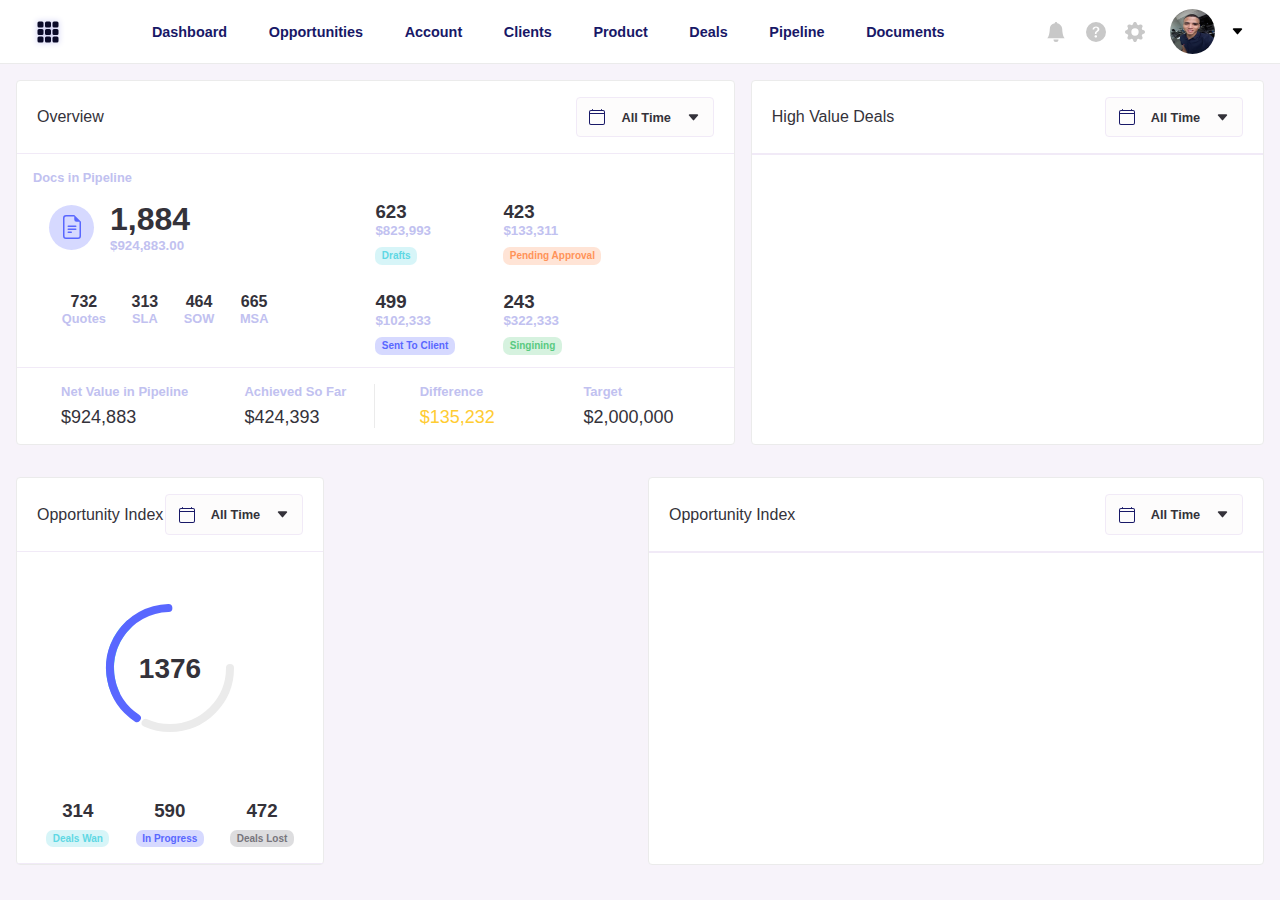
==== index.html @ 15aa7c68 "Gráfico de rosca" ====
<html>

<head>
    <title>

    </title>
    <link rel="stylesheet" href="./styles/style.css" />
    <link rel="stylesheet" href="./styles/fonts/style.css" />
</head>

<body class="">
    <header class="">
        <nav
            class="d-flex justify-content-around align-items-center bg-white border-b1 border-gray navbar-top position-sticky">
            <button class="bg-white">
                <svg xmlns="http://www.w3.org/2000/svg" width="24" height="24" fill="currentColor"
                    class="bi bi-grid-3x3-gap-fill" viewBox="0 0 16 16">
                    <path
                        d="M1 2a1 1 0 0 1 1-1h2a1 1 0 0 1 1 1v2a1 1 0 0 1-1 1H2a1 1 0 0 1-1-1V2zm5 0a1 1 0 0 1 1-1h2a1 1 0 0 1 1 1v2a1 1 0 0 1-1 1H7a1 1 0 0 1-1-1V2zm5 0a1 1 0 0 1 1-1h2a1 1 0 0 1 1 1v2a1 1 0 0 1-1 1h-2a1 1 0 0 1-1-1V2zM1 7a1 1 0 0 1 1-1h2a1 1 0 0 1 1 1v2a1 1 0 0 1-1 1H2a1 1 0 0 1-1-1V7zm5 0a1 1 0 0 1 1-1h2a1 1 0 0 1 1 1v2a1 1 0 0 1-1 1H7a1 1 0 0 1-1-1V7zm5 0a1 1 0 0 1 1-1h2a1 1 0 0 1 1 1v2a1 1 0 0 1-1 1h-2a1 1 0 0 1-1-1V7zM1 12a1 1 0 0 1 1-1h2a1 1 0 0 1 1 1v2a1 1 0 0 1-1 1H2a1 1 0 0 1-1-1v-2zm5 0a1 1 0 0 1 1-1h2a1 1 0 0 1 1 1v2a1 1 0 0 1-1 1H7a1 1 0 0 1-1-1v-2zm5 0a1 1 0 0 1 1-1h2a1 1 0 0 1 1 1v2a1 1 0 0 1-1 1h-2a1 1 0 0 1-1-1v-2z" />
                </svg>
            </button>
            <ul class="menu-vertical">
                <li><a href="#">Dashboard</a></li>
                <li><a href="#">Opportunities</a></li>
                <li><a href="#">Account</a></li>
                <li><a href="#">Clients</a></li>
                <li><a href="#">Product</a></li>
                <li><a href="#">Deals</a></li>
                <li><a href="#">Pipeline</a></li>
                <li><a href="#">Documents</a></li>
            </ul>
            <div class="box-settings d-flex align-items-center">
                <a href="#">
                    <svg xmlns="http://www.w3.org/2000/svg" width="20" height="20" fill="currentColor" class="btn-bell"
                        viewBox="0 0 16 16">
                        <path
                            d="M8 16a2 2 0 0 0 2-2H6a2 2 0 0 0 2 2zm.995-14.901a1 1 0 1 0-1.99 0A5.002 5.002 0 0 0 3 6c0 1.098-.5 6-2 7h14c-1.5-1-2-5.902-2-7 0-2.42-1.72-4.44-4.005-4.901z" />
                    </svg>
                </a>
                <a href="#">
                    <svg xmlns="http://www.w3.org/2000/svg" width="20" height="20" fill="currentColor"
                        class="bi bi-question-circle-fill" viewBox="0 0 16 16">
                        <path
                            d="M16 8A8 8 0 1 1 0 8a8 8 0 0 1 16 0zM5.496 6.033h.825c.138 0 .248-.113.266-.25.09-.656.54-1.134 1.342-1.134.686 0 1.314.343 1.314 1.168 0 .635-.374.927-.965 1.371-.673.489-1.206 1.06-1.168 1.987l.003.217a.25.25 0 0 0 .25.246h.811a.25.25 0 0 0 .25-.25v-.105c0-.718.273-.927 1.01-1.486.609-.463 1.244-.977 1.244-2.056 0-1.511-1.276-2.241-2.673-2.241-1.267 0-2.655.59-2.75 2.286a.237.237 0 0 0 .241.247zm2.325 6.443c.61 0 1.029-.394 1.029-.927 0-.552-.42-.94-1.029-.94-.584 0-1.009.388-1.009.94 0 .533.425.927 1.01.927z" />
                    </svg>
                </a>
                <a href="#">
                    <svg xmlns="http://www.w3.org/2000/svg" width="20" height="20" fill="currentColor"
                        class="bi bi-gear-fill" viewBox="0 0 16 16">
                        <path
                            d="M9.405 1.05c-.413-1.4-2.397-1.4-2.81 0l-.1.34a1.464 1.464 0 0 1-2.105.872l-.31-.17c-1.283-.698-2.686.705-1.987 1.987l.169.311c.446.82.023 1.841-.872 2.105l-.34.1c-1.4.413-1.4 2.397 0 2.81l.34.1a1.464 1.464 0 0 1 .872 2.105l-.17.31c-.698 1.283.705 2.686 1.987 1.987l.311-.169a1.464 1.464 0 0 1 2.105.872l.1.34c.413 1.4 2.397 1.4 2.81 0l.1-.34a1.464 1.464 0 0 1 2.105-.872l.31.17c1.283.698 2.686-.705 1.987-1.987l-.169-.311a1.464 1.464 0 0 1 .872-2.105l.34-.1c1.4-.413 1.4-2.397 0-2.81l-.34-.1a1.464 1.464 0 0 1-.872-2.105l.17-.31c.698-1.283-.705-2.686-1.987-1.987l-.311.169a1.464 1.464 0 0 1-2.105-.872l-.1-.34zM8 10.93a2.929 2.929 0 1 1 0-5.86 2.929 2.929 0 0 1 0 5.858z" />
                    </svg>
                </a>
                <div class="profile-field">
                    <label for="open-profile">
                        <img class="avatar" src="./image/profile/20190214_072515.jpg" alt="Profile's image" />
                    </label>
                    <button id="open-profile">
                        <svg xmlns="http://www.w3.org/2000/svg" width="13" height="13" fill="currentColor" class=""
                            viewBox="0 0 16 16">
                            <path
                                d="M7.247 11.14 2.451 5.658C1.885 5.013 2.345 4 3.204 4h9.592a1 1 0 0 1 .753 1.659l-4.796 5.48a1 1 0 0 1-1.506 0z" />
                        </svg>
                    </button>
                </div>
            </div>

        </nav>
    </header>
    <section class="d-grid sec">

        <!-- ================ Overview ================ -->
        <div class="bg-white bg-white border-around border1 border-gray">
            <div class="container-header d-flex justify-content-between align-items-center">
                Overview

                <ul class="menu-option">
                    <li>
                        <svg xmlns="http://www.w3.org/2000/svg" width="16" height="16" fill="currentColor"
                            class="text-blue-theme" viewBox="0 0 16 16">
                            <path
                                d="M3.5 0a.5.5 0 0 1 .5.5V1h8V.5a.5.5 0 0 1 1 0V1h1a2 2 0 0 1 2 2v11a2 2 0 0 1-2 2H2a2 2 0 0 1-2-2V3a2 2 0 0 1 2-2h1V.5a.5.5 0 0 1 .5-.5zM2 2a1 1 0 0 0-1 1v1h14V3a1 1 0 0 0-1-1H2zm13 3H1v9a1 1 0 0 0 1 1h12a1 1 0 0 0 1-1V5z" />
                        </svg>
                        <span>All Time</span>
                        <svg xmlns="http://www.w3.org/2000/svg" width="13" height="13" fill="currentColor" class=""
                            viewBox="0 0 16 16">
                            <path
                                d="M7.247 11.14 2.451 5.658C1.885 5.013 2.345 4 3.204 4h9.592a1 1 0 0 1 .753 1.659l-4.796 5.48a1 1 0 0 1-1.506 0z" />
                        </svg>
                    </li>
                </ul>
            </div>
            <div class="container-body">
                <div class="container-title pb0">
                    Docs in Pipeline
                </div>
                <div class="d-flex p4">
                    <div class="w50">
                        <div class="d-flex align-items-center pb4">
                            <div class="avatar icon-primary d-flex justify-content-center align-items-center">
                                <svg xmlns="http://www.w3.org/2000/svg" width="24" height="24" fill="currentColor"
                                    class="" viewBox="0 0 16 16">
                                    <path
                                        d="M5.5 7a.5.5 0 0 0 0 1h5a.5.5 0 0 0 0-1h-5zM5 9.5a.5.5 0 0 1 .5-.5h5a.5.5 0 0 1 0 1h-5a.5.5 0 0 1-.5-.5zm0 2a.5.5 0 0 1 .5-.5h2a.5.5 0 0 1 0 1h-2a.5.5 0 0 1-.5-.5z" />
                                    <path
                                        d="M9.5 0H4a2 2 0 0 0-2 2v12a2 2 0 0 0 2 2h8a2 2 0 0 0 2-2V4.5L9.5 0zm0 1v2A1.5 1.5 0 0 0 11 4.5h2V14a1 1 0 0 1-1 1H4a1 1 0 0 1-1-1V2a1 1 0 0 1 1-1h5.5z" />
                                </svg>
                            </div>
                            <div>
                                <h1 class="fsize-xx-large">1,884</h1>
                                <p class="fsize-smaller fweight-bold text-blue-theme1">$924,883.00</p>
                            </div>
                        </div>
                        <div class="toolbar-docs d-flex pl4 pt4">
                            <input type="radio" id="rd-quotes" name="rd-docs" />
                            <label for="rd-quotes"
                                class="d-flex justify-content-center align-items-center p2 flex-column">
                                <h4>732</h4>
                                <p>Quotes</p>
                            </label>

                            <input type="radio" id="rd-sla" name="rd-docs" />
                            <label for="rd-sla" class="d-flex justify-content-center align-items-center p2 flex-column">
                                <h4>313</h4>
                                <p>SLA</p>
                            </label>

                            <input type="radio" id="rd-sow" name="rd-docs" />
                            <label for="rd-sow" class="d-flex justify-content-center align-items-center p2 flex-column">
                                <h4>464</h4>
                                <p>SOW</p>
                            </label>

                            <input type="radio" id="rd-msa" name="rd-docs" />
                            <label for="rd-msa" class="d-flex justify-content-center align-items-center p2 flex-column">
                                <h4>665</h4>
                                <p>MSA</p>
                            </label>

                        </div>
                    </div>
                    <div class="container-wrapper">
                        <div>
                            <h3>623</h3>
                            <p class="fsize-smaller fweight-bold text-blue-theme1 mb3">
                                $823,993
                            </p>
                            <span class="bedge-pill-info fsize-x-small fweight-bold border-radius">
                                Drafts
                            </span>
                        </div>
                        <div>
                            <h3>423</h3>
                            <p class="fsize-smaller fweight-bold text-blue-theme1 mb3">
                                $133,311
                            </p>
                            <span class="bedge-pill-attention fsize-x-small fweight-bold border-radius">
                                Pending Approval
                            </span>
                        </div>
                        <div>
                            <h3>499</h3>
                            <p class="fsize-smaller fweight-bold text-blue-theme1 mb3">
                                $102,333
                            </p>
                            <span class="bedge-pill-primary fsize-x-small fweight-bold border-radius">
                                Sent To Client
                            </span>
                        </div>
                        <div>
                            <h3>243</h3>
                            <p class="fsize-smaller fweight-bold text-blue-theme1 mb3">
                                $322,333
                            </p>
                            <span class="bedge-pill-success fsize-x-small fweight-bolder border-radius">
                                Singining
                            </span>
                        </div>
                    </div>


                </div>
            </div>
            <div class="container-footer p4">
                <div class="w50 d-flex justify-content-around border-r1 border-gray">
                    <div class="">
                        <h6 class="pb2 text-blue-theme1 fsize-small ">
                            Net Value in Pipeline
                        </h6>
                        <p class="fsize-large">$924,883</p>
                    </div>
                    <div class="">
                        <h6 class="pb2 text-blue-theme1 fsize-small">Achieved So Far</h6>
                        <p class="fsize-large">$424,393</p>
                    </div>
                </div>
                <div class="w50 d-flex justify-content-around">
                    <div class="">
                        <h6 class="pb2 text-blue-theme1 fsize-small">Difference</h6>
                        <p class="fsize-large text-warning">$135,232</p>
                    </div>
                    <div class="">
                        <h6 class="pb2 text-blue-theme1 fsize-small">Target</h6>
                        <p class="fsize-large">$2,000,000</p>
                    </div>
                </div>
            </div>
        </div>
        <div class="bg-white border-around border1 border-gray">
            <div class="container-header d-flex justify-content-between align-items-center">
                High Value Deals

                <ul class="menu-option">
                    <li>
                        <svg xmlns="http://www.w3.org/2000/svg" width="16" height="16" fill="currentColor"
                            class="text-blue-theme" viewBox="0 0 16 16">
                            <path
                                d="M3.5 0a.5.5 0 0 1 .5.5V1h8V.5a.5.5 0 0 1 1 0V1h1a2 2 0 0 1 2 2v11a2 2 0 0 1-2 2H2a2 2 0 0 1-2-2V3a2 2 0 0 1 2-2h1V.5a.5.5 0 0 1 .5-.5zM2 2a1 1 0 0 0-1 1v1h14V3a1 1 0 0 0-1-1H2zm13 3H1v9a1 1 0 0 0 1 1h12a1 1 0 0 0 1-1V5z" />
                        </svg>
                        <span>All Time</span>
                        <svg xmlns="http://www.w3.org/2000/svg" width="13" height="13" fill="currentColor" class=""
                            viewBox="0 0 16 16">
                            <path
                                d="M7.247 11.14 2.451 5.658C1.885 5.013 2.345 4 3.204 4h9.592a1 1 0 0 1 .753 1.659l-4.796 5.48a1 1 0 0 1-1.506 0z" />
                        </svg>
                    </li>
                </ul>
            </div>
            <div class="container-body">

            </div>
        </div>
    </section>
    <section class="d-grid sec">
        <div class="w50 bg-white border-around border1 border-gray">
            <div class="container-header d-flex justify-content-between align-items-center">
                Opportunity Index

                <ul class="menu-option">
                    <li>
                        <svg xmlns="http://www.w3.org/2000/svg" width="16" height="16" fill="currentColor"
                            class="text-blue-theme" viewBox="0 0 16 16">
                            <path
                                d="M3.5 0a.5.5 0 0 1 .5.5V1h8V.5a.5.5 0 0 1 1 0V1h1a2 2 0 0 1 2 2v11a2 2 0 0 1-2 2H2a2 2 0 0 1-2-2V3a2 2 0 0 1 2-2h1V.5a.5.5 0 0 1 .5-.5zM2 2a1 1 0 0 0-1 1v1h14V3a1 1 0 0 0-1-1H2zm13 3H1v9a1 1 0 0 0 1 1h12a1 1 0 0 0 1-1V5z" />
                        </svg>
                        <span>All Time</span>
                        <svg xmlns="http://www.w3.org/2000/svg" width="13" height="13" fill="currentColor" class=""
                            viewBox="0 0 16 16">
                            <path
                                d="M7.247 11.14 2.451 5.658C1.885 5.013 2.345 4 3.204 4h9.592a1 1 0 0 1 .753 1.659l-4.796 5.48a1 1 0 0 1-1.506 0z" />
                        </svg>
                    </li>
                </ul>
            </div>
            <div class="container-body">
                <div class="d-flex flex-column justify-content-center align-items-center p4">

                    <!-- DONUT CHART -->
                    <div class="graph">
                        <svg class="fundo chart1" id="chart1">
                            <circle stroke="#5fd8e4" stroke-linecap="round" id="c1" cx="100" cy="100" r="60" />
                        </svg>

                        <svg class="fundo chart2" id="chart2">
                            <circle stroke="#5967ff" stroke-linecap="round" id="c2" cx="100" cy="100" r="60" />
                        </svg>

                        <svg class="fundo chart3" id="chart3">
                            <circle stroke="#ebebeb" stroke-linecap="round" id="c3" cx="100" cy="100" r="60" />
                            <g>
                                <text y="55%">
                                    <tspan x="50%" text-anchor="middle" class="donut-text"></tspan>
                                </text>
                            </g>
                        </svg>
                    </div>

                </div>


                <div class="d-flex justify-content-around align-items-center p4">
                    <div class="d-flex justify-content-center align-items-center flex-column">
                        <h3 class="pb2 deals-status">243</h3>
                        <span class="bedge-pill-info fsize-x-small fweight-bolder border-radius">
                            Deals Wan
                        </span>
                    </div>
                    <div class="d-flex justify-content-center align-items-center flex-column">
                        <h3 class="pb2 deals-status">243</h3>
                        <span class="bedge-pill-primary fsize-x-small fweight-bolder border-radius">
                            In Progress
                        </span>
                    </div>
                    <div class="d-flex justify-content-center align-items-center flex-column">
                        <h3 class="pb2 deals-status">243</h3>
                        <span class="bedge-pill-dark-gray fsize-x-small fweight-bolder border-radius">
                            Deals Lost
                        </span>
                    </div>
                </div>
            </div>
        </div>
        <!-- oooooooooooooooooooooooooooooooooo -->
        <div class="w100 bg-white border-around border1 border-gray">
            <div class="container-header d-flex justify-content-between align-items-center">
                Opportunity Index

                <ul class="menu-option">
                    <li>
                        <svg xmlns="http://www.w3.org/2000/svg" width="16" height="16" fill="currentColor"
                            class="text-blue-theme" viewBox="0 0 16 16">
                            <path
                                d="M3.5 0a.5.5 0 0 1 .5.5V1h8V.5a.5.5 0 0 1 1 0V1h1a2 2 0 0 1 2 2v11a2 2 0 0 1-2 2H2a2 2 0 0 1-2-2V3a2 2 0 0 1 2-2h1V.5a.5.5 0 0 1 .5-.5zM2 2a1 1 0 0 0-1 1v1h14V3a1 1 0 0 0-1-1H2zm13 3H1v9a1 1 0 0 0 1 1h12a1 1 0 0 0 1-1V5z" />
                        </svg>
                        <span>All Time</span>
                        <svg xmlns="http://www.w3.org/2000/svg" width="13" height="13" fill="currentColor" class=""
                            viewBox="0 0 16 16">
                            <path
                                d="M7.247 11.14 2.451 5.658C1.885 5.013 2.345 4 3.204 4h9.592a1 1 0 0 1 .753 1.659l-4.796 5.48a1 1 0 0 1-1.506 0z" />
                        </svg>
                    </li>
                </ul>
            </div>
            <div class="container-body">

            </div>
            <div class="container-footer">

            </div>
        </div>

    </section>
    <script src="https://code.jquery.com/jquery-3.6.0.js"></script>
    <script src="./js/script.js"></script>
</body>

</html>
---- styles/style.css ----
html * {
  padding: 0;
  margin: 0;
  box-sizing: border-box;
}

body {
  background-color: #f7f3fa;
}

h1, h2, h3, h4, h5 {
  padding: 0;
  margin: 0;
}

a {
  text-decoration: none;
}

ul {
  text-decoration: none;
  list-style-type: none;
  margin: 0;
}

button {
  border: none;
}

input[type=button] {
  border: none;
}

.navbar-top {
  display: flex;
  height: 64px;
  width: 100vw;
  top: 0;
}
.navbar-top > button {
  color: #0a0a29;
}
.navbar-top > button svg {
  filter: drop-shadow(0 0 0.2rem #c1c1f0);
}

.menu-vertical {
  display: flex;
  height: 100%;
  justify-content: center;
  align-items: center;
  padding: 0;
  color: #0a0a29;
  font-family: sans-serif, "Helvetica Neue", "Lucida Grande", Arial;
}
.menu-vertical li {
  font-size: 0.9rem;
  padding: 0 1rem;
}
.menu-vertical li a {
  padding: 0.3rem;
  border-radius: 4px;
  color: #181867;
  font-weight: bold;
}
.menu-vertical li a:hover {
  background-color: #eaeafa;
}

.box-settings a {
  color: rgb(200, 200, 200);
  margin: 0 0.6rem;
}
.box-settings .profile-field {
  display: flex;
  justify-content: center;
  align-items: center;
  color: #0a0a29;
}
.box-settings .profile-field button {
  background-color: transparent;
}

/* ============== AVATAR ============== */    
.avatar {
  vertical-align: middle;
  width: 45px;
  height: 45px;
  border-radius: 50%;
  margin: 0 1rem;
}

/* ============== ICON ============== */
.icon-blue-theme2 {
  color: #0a0a29 !important;
  background-color: #0a0a293f !important;
}

.icon-blue-theme1 {
  color: #c1c1f0 !important;
  background-color: #c1c1f03f !important;
}

.icon-blue-theme {
  color: #181867 !important;
  background-color: #1818673f !important;
}

.icon-gray {
  color: #ebebeb !important;
  background-color: #ebebeb3f !important;
}

.icon-dark-gray {
  color: #77757c !important;
  background-color: #77757c3f !important;
}

.icon-white {
  color: #ffffff !important;
  background-color: #ffffff3f !important;
}

.icon-attention {
  color: #ff9359 !important;
  background-color: #ff93593f !important;
}

.icon-danger {
  color: #cb2027 !important;
  background-color: #cb20273f !important;
}

.icon-info {
  color: #5fd8e4 !important;
  background-color: #5fd8e43f !important;
}

.icon-primary {
  color: #5967ff !important;
  background-color: #5967ff3f !important;
}

.icon-success {
  color: #59ca7f !important;
  background-color: #59ca7f3f !important;
}

.icon-warning {
  color: #ffcc33 !important;
  background-color: #ffcc333f !important;
}

/* ============== SHADOW ============== */
.shadow {
  box-shadow: 0 0 10px 5px rgba(190, 190, 200, 0.5);
}

.container-wrapper {
  display: grid;
  grid-template-columns: repeat(2, 1fr);
  gap: 30px;
}

/* ==============  ============== */
.text-blue-theme2 {
  color: #0a0a29 !important;
}

.bg-blue-theme2 {
  background-color: #0a0a29 !important;
}

.border-blue-theme2 {
  border-color: #0a0a29 !important;
}

.text-blue-theme1 {
  color: #c1c1f0 !important;
}

.bg-blue-theme1 {
  background-color: #c1c1f0 !important;
}

.border-blue-theme1 {
  border-color: #c1c1f0 !important;
}

.text-blue-theme {
  color: #181867 !important;
}

.bg-blue-theme {
  background-color: #181867 !important;
}

.border-blue-theme {
  border-color: #181867 !important;
}

.text-gray {
  color: #ebebeb !important;
}

.bg-gray {
  background-color: #ebebeb !important;
}

.border-gray {
  border-color: #ebebeb !important;
}

.text-dark-gray {
  color: #77757c !important;
}

.bg-dark-gray {
  background-color: #77757c !important;
}

.border-dark-gray {
  border-color: #77757c !important;
}

.text-white {
  color: #ffffff !important;
}

.bg-white {
  background-color: #ffffff !important;
}

.border-white {
  border-color: #ffffff !important;
}

.text-attention {
  color: #ff9359 !important;
}

.bg-attention {
  background-color: #ff9359 !important;
}

.border-attention {
  border-color: #ff9359 !important;
}

.text-danger {
  color: #cb2027 !important;
}

.bg-danger {
  background-color: #cb2027 !important;
}

.border-danger {
  border-color: #cb2027 !important;
}

.text-info {
  color: #5fd8e4 !important;
}

.bg-info {
  background-color: #5fd8e4 !important;
}

.border-info {
  border-color: #5fd8e4 !important;
}

.text-primary {
  color: #5967ff !important;
}

.bg-primary {
  background-color: #5967ff !important;
}

.border-primary {
  border-color: #5967ff !important;
}

.text-success {
  color: #59ca7f !important;
}

.bg-success {
  background-color: #59ca7f !important;
}

.border-success {
  border-color: #59ca7f !important;
}

.text-warning {
  color: #ffcc33 !important;
}

.bg-warning {
  background-color: #ffcc33 !important;
}

.border-warning {
  border-color: #ffcc33 !important;
}

/* ============== BORDER ============== */
.border1 {
  border: 1px solid black;
}

.border-t1 {
  border-top: 1px solid black;
}

.border-b1 {
  border-bottom: 1px solid black;
}

.border-l1 {
  border-left: 1px solid black;
}

.border-r1 {
  border-right: 1px solid black;
}

.border2 {
  border: 2px solid black;
}

.border-t2 {
  border-top: 2px solid black;
}

.border-b2 {
  border-bottom: 2px solid black;
}

.border-l2 {
  border-left: 2px solid black;
}

.border-r2 {
  border-right: 2px solid black;
}

.border3 {
  border: 3px solid black;
}

.border-t3 {
  border-top: 3px solid black;
}

.border-b3 {
  border-bottom: 3px solid black;
}

.border-l3 {
  border-left: 3px solid black;
}

.border-r3 {
  border-right: 3px solid black;
}

.border4 {
  border: 4px solid black;
}

.border-t4 {
  border-top: 4px solid black;
}

.border-b4 {
  border-bottom: 4px solid black;
}

.border-l4 {
  border-left: 4px solid black;
}

.border-r4 {
  border-right: 4px solid black;
}

.border5 {
  border: 5px solid black;
}

.border-t5 {
  border-top: 5px solid black;
}

.border-b5 {
  border-bottom: 5px solid black;
}

.border-l5 {
  border-left: 5px solid black;
}

.border-r5 {
  border-right: 5px solid black;
}

.border-around {
  border-radius: 4px;
}

.border-circle {
  border-radius: 50%;
}

/* ============== PREGRESS-BAR ============== */
.progress-bar {
  cursor: pointer;
  margin-bottom: 5px;
  -webkit-user-select: none;
     -moz-user-select: none;
      -ms-user-select: none;
          user-select: none;
  box-shadow: inset 0 0.5em 0.5em rgba(0, 0, 0, 0.05);
  height: 15px;
  overflow: hidden;
  position: relative;
  transform: translateZ(0);
  /* ========================================= */
}
.progress-bar-blue-theme2 {
  background-color: #0a0a29;
}
.progress-bar-blue-theme1 {
  background-color: #c1c1f0;
}
.progress-bar-blue-theme {
  background-color: #181867;
}
.progress-bar-gray {
  background-color: #ebebeb;
}
.progress-bar-dark-gray {
  background-color: #77757c;
}
.progress-bar-white {
  background-color: #ffffff;
}
.progress-bar-attention {
  background-color: #ff9359;
}
.progress-bar-danger {
  background-color: #cb2027;
}
.progress-bar-info {
  background-color: #5fd8e4;
}
.progress-bar-primary {
  background-color: #5967ff;
}
.progress-bar-success {
  background-color: #59ca7f;
}
.progress-bar-warning {
  background-color: #ffcc33;
}
.progress-bar--success-to-danger {
  background-image: svg-gradient(to right, #cb2027, #ffcc33 75%, #cb2027);
}
.progress-bar__bar {
  background-color: #ececec;
  box-shadow: inset 0 0.5em 0.5em rgba(0, 0, 0, 0.05);
  bottom: 0;
  left: 0;
  position: absolute;
  right: 0;
  top: 0;
  transition: all 500ms ease-out;
}

/* ============== Width ============== */
.w25 {
  width: 25%;
}

.w50 {
  width: 50%;
}

.w75 {
  width: 75%;
}

.w100 {
  width: 100%;
}

/* ============== MARGIN ============== */
.m0 {
  margin: 0rem !important;
}

/*-------- Margin Top*/
.mt0 {
  margin-top: 0rem !important;
}

/*-------- Margin Bottom*/     
.mb0 {
  margin-bottom: 0rem !important;
}

/*-------- Margin Left*/
.ml0 {
  margin-left: 0rem !important;
}

/*-------- Margin Right*/
.mr0 {
  margin-right: 0rem !important;
}

.m1 {
  margin: 0.25rem !important;
}

/*-------- Margin Top*/
.mt1 {
  margin-top: 0.25rem !important;
}

/*-------- Margin Bottom*/     
.mb1 {
  margin-bottom: 0.25rem !important;
}

/*-------- Margin Left*/
.ml1 {
  margin-left: 0.25rem !important;
}

/*-------- Margin Right*/
.mr1 {
  margin-right: 0.25rem !important;
}

.m2 {
  margin: 0.5rem !important;
}

/*-------- Margin Top*/
.mt2 {
  margin-top: 0.5rem !important;
}

/*-------- Margin Bottom*/     
.mb2 {
  margin-bottom: 0.5rem !important;
}

/*-------- Margin Left*/
.ml2 {
  margin-left: 0.5rem !important;
}

/*-------- Margin Right*/
.mr2 {
  margin-right: 0.5rem !important;
}

.m3 {
  margin: 0.75rem !important;
}

/*-------- Margin Top*/
.mt3 {
  margin-top: 0.75rem !important;
}

/*-------- Margin Bottom*/     
.mb3 {
  margin-bottom: 0.75rem !important;
}

/*-------- Margin Left*/
.ml3 {
  margin-left: 0.75rem !important;
}

/*-------- Margin Right*/
.mr3 {
  margin-right: 0.75rem !important;
}

.m4 {
  margin: 1rem !important;
}

/*-------- Margin Top*/
.mt4 {
  margin-top: 1rem !important;
}

/*-------- Margin Bottom*/     
.mb4 {
  margin-bottom: 1rem !important;
}

/*-------- Margin Left*/
.ml4 {
  margin-left: 1rem !important;
}

/*-------- Margin Right*/
.mr4 {
  margin-right: 1rem !important;
}

.m5 {
  margin: 1.25rem !important;
}

/*-------- Margin Top*/
.mt5 {
  margin-top: 1.25rem !important;
}

/*-------- Margin Bottom*/     
.mb5 {
  margin-bottom: 1.25rem !important;
}

/*-------- Margin Left*/
.ml5 {
  margin-left: 1.25rem !important;
}

/*-------- Margin Right*/
.mr5 {
  margin-right: 1.25rem !important;
}

.m6 {
  margin: 1.5rem !important;
}

/*-------- Margin Top*/
.mt6 {
  margin-top: 1.5rem !important;
}

/*-------- Margin Bottom*/     
.mb6 {
  margin-bottom: 1.5rem !important;
}

/*-------- Margin Left*/
.ml6 {
  margin-left: 1.5rem !important;
}

/*-------- Margin Right*/
.mr6 {
  margin-right: 1.5rem !important;
}

.m7 {
  margin: 1.75rem !important;
}

/*-------- Margin Top*/
.mt7 {
  margin-top: 1.75rem !important;
}

/*-------- Margin Bottom*/     
.mb7 {
  margin-bottom: 1.75rem !important;
}

/*-------- Margin Left*/
.ml7 {
  margin-left: 1.75rem !important;
}

/*-------- Margin Right*/
.mr7 {
  margin-right: 1.75rem !important;
}

.m8 {
  margin: 2rem !important;
}

/*-------- Margin Top*/
.mt8 {
  margin-top: 2rem !important;
}

/*-------- Margin Bottom*/     
.mb8 {
  margin-bottom: 2rem !important;
}

/*-------- Margin Left*/
.ml8 {
  margin-left: 2rem !important;
}

/*-------- Margin Right*/
.mr8 {
  margin-right: 2rem !important;
}

.m9 {
  margin: 2.25rem !important;
}

/*-------- Margin Top*/
.mt9 {
  margin-top: 2.25rem !important;
}

/*-------- Margin Bottom*/     
.mb9 {
  margin-bottom: 2.25rem !important;
}

/*-------- Margin Left*/
.ml9 {
  margin-left: 2.25rem !important;
}

/*-------- Margin Right*/
.mr9 {
  margin-right: 2.25rem !important;
}

.m10 {
  margin: 2.5rem !important;
}

/*-------- Margin Top*/
.mt10 {
  margin-top: 2.5rem !important;
}

/*-------- Margin Bottom*/     
.mb10 {
  margin-bottom: 2.5rem !important;
}

/*-------- Margin Left*/
.ml10 {
  margin-left: 2.5rem !important;
}

/*-------- Margin Right*/
.mr10 {
  margin-right: 2.5rem !important;
}

.m-auto {
  margin: 0 auto;
}

/* ============== PADDING ============== */
.p0 {
  padding: 0rem !important;
}

/*-------- Padding Top*/
.pt0 {
  padding-top: 0rem !important;
}

/*-------- Padding Bottom*/
.pb0 {
  padding-bottom: 0rem !important;
}

/*-------- Padding Left*/
.pl0 {
  padding-left: 0rem !important;
}

/*-------- Padding Right*/
.pr0 {
  padding-right: 0rem !important;
}

.p1 {
  padding: 0.25rem !important;
}

/*-------- Padding Top*/
.pt1 {
  padding-top: 0.25rem !important;
}

/*-------- Padding Bottom*/
.pb1 {
  padding-bottom: 0.25rem !important;
}

/*-------- Padding Left*/
.pl1 {
  padding-left: 0.25rem !important;
}

/*-------- Padding Right*/
.pr1 {
  padding-right: 0.25rem !important;
}

.p2 {
  padding: 0.5rem !important;
}

/*-------- Padding Top*/
.pt2 {
  padding-top: 0.5rem !important;
}

/*-------- Padding Bottom*/
.pb2 {
  padding-bottom: 0.5rem !important;
}

/*-------- Padding Left*/
.pl2 {
  padding-left: 0.5rem !important;
}

/*-------- Padding Right*/
.pr2 {
  padding-right: 0.5rem !important;
}

.p3 {
  padding: 0.75rem !important;
}

/*-------- Padding Top*/
.pt3 {
  padding-top: 0.75rem !important;
}

/*-------- Padding Bottom*/
.pb3 {
  padding-bottom: 0.75rem !important;
}

/*-------- Padding Left*/
.pl3 {
  padding-left: 0.75rem !important;
}

/*-------- Padding Right*/
.pr3 {
  padding-right: 0.75rem !important;
}

.p4 {
  padding: 1rem !important;
}

/*-------- Padding Top*/
.pt4 {
  padding-top: 1rem !important;
}

/*-------- Padding Bottom*/
.pb4 {
  padding-bottom: 1rem !important;
}

/*-------- Padding Left*/
.pl4 {
  padding-left: 1rem !important;
}

/*-------- Padding Right*/
.pr4 {
  padding-right: 1rem !important;
}

.p5 {
  padding: 1.25rem !important;
}

/*-------- Padding Top*/
.pt5 {
  padding-top: 1.25rem !important;
}

/*-------- Padding Bottom*/
.pb5 {
  padding-bottom: 1.25rem !important;
}

/*-------- Padding Left*/
.pl5 {
  padding-left: 1.25rem !important;
}

/*-------- Padding Right*/
.pr5 {
  padding-right: 1.25rem !important;
}

.p6 {
  padding: 1.5rem !important;
}

/*-------- Padding Top*/
.pt6 {
  padding-top: 1.5rem !important;
}

/*-------- Padding Bottom*/
.pb6 {
  padding-bottom: 1.5rem !important;
}

/*-------- Padding Left*/
.pl6 {
  padding-left: 1.5rem !important;
}

/*-------- Padding Right*/
.pr6 {
  padding-right: 1.5rem !important;
}

.p7 {
  padding: 1.75rem !important;
}

/*-------- Padding Top*/
.pt7 {
  padding-top: 1.75rem !important;
}

/*-------- Padding Bottom*/
.pb7 {
  padding-bottom: 1.75rem !important;
}

/*-------- Padding Left*/
.pl7 {
  padding-left: 1.75rem !important;
}

/*-------- Padding Right*/
.pr7 {
  padding-right: 1.75rem !important;
}

.p8 {
  padding: 2rem !important;
}

/*-------- Padding Top*/
.pt8 {
  padding-top: 2rem !important;
}

/*-------- Padding Bottom*/
.pb8 {
  padding-bottom: 2rem !important;
}

/*-------- Padding Left*/
.pl8 {
  padding-left: 2rem !important;
}

/*-------- Padding Right*/
.pr8 {
  padding-right: 2rem !important;
}

.p9 {
  padding: 2.25rem !important;
}

/*-------- Padding Top*/
.pt9 {
  padding-top: 2.25rem !important;
}

/*-------- Padding Bottom*/
.pb9 {
  padding-bottom: 2.25rem !important;
}

/*-------- Padding Left*/
.pl9 {
  padding-left: 2.25rem !important;
}

/*-------- Padding Right*/
.pr9 {
  padding-right: 2.25rem !important;
}

.p10 {
  padding: 2.5rem !important;
}

/*-------- Padding Top*/
.pt10 {
  padding-top: 2.5rem !important;
}

/*-------- Padding Bottom*/
.pb10 {
  padding-bottom: 2.5rem !important;
}

/*-------- Padding Left*/
.pl10 {
  padding-left: 2.5rem !important;
}

/*-------- Padding Right*/
.pr10 {
  padding-right: 2.5rem !important;
}

/* ============== DISPLAY ============== */
.d-flex {
  display: flex;
}

.d-grid {
  display: grid;
}

/* ============== JUSTIFY-CONTENT ============== */
.justify-content-center {
  justify-content: center;
}

.justify-content-between {
  justify-content: space-between;
}

.justify-content-around {
  justify-content: space-around;
}

.justify-content-evenly {
  justify-content: space-evenly;
}

.justify-content-start {
  justify-content: flex-start;
}

.justify-content-end {
  justify-content: flex-end;
}

/* ============== ALIGN-ITEMS ============== */
.align-items-stretch {
  align-items: stretch;
}

.align-items-center {
  align-items: center;
}

.align-items-start {
  align-items: flex-start;
}

.align-items-end {
  align-items: flex-end;
}

/* ============== FLEX-DIRECTION ============== */
.flex-column {
  flex-direction: column;
}

.flex-row {
  flex-direction: row;
}

/* ============== POSITION ============== */
.position-static {
  position: static;
}

.position-relative {
  position: relative;
}

.position-absolute {
  position: absolute;
}

.position-fixed {
  position: fixed;
}

.position-sticky {
  position: -webkit-sticky;
  position: sticky;
}

.sec {
  color: #34323a;
  padding: 1rem;
  grid-template-columns: auto auto;
  grid-gap: 1rem;
  font-family: sans-serif, "Helvetica Neue", "Lucida Grande", Arial;
}
.sec .container-header {
  width: 100%;
  padding: 1rem 1.25rem;
  border-bottom: 1px solid #f1eaf7;
}
.sec .container-header .menu-option li {
  display: flex;
  align-items: center;
  justify-content: center;
  font-weight: bold;
  font-size: 0.8rem;
  border: 1px solid #f1eaf7;
  background-color: #fdfcfc;
  padding: 0.7rem 0.8rem;
  border-radius: 4px;
}
.sec .container-header .menu-option span {
  padding: 0 1rem;
}
.sec .container-body {
  border-bottom: 1px solid #f1eaf7;
}
.sec .container-body .container-title {
  padding: 1rem;
  color: #c1c1f0;
  font-size: 0.8rem;
  font-weight: bold;
}
.sec .container-body .toolbar-docs label {
  font-weight: bolder;
  margin: 0 0.3rem;
}
.sec .container-body .toolbar-docs label p {
  font-size: 0.8rem;
  color: #c1c1f0;
}
.sec .container-body .toolbar-docs input[type=radio] {
  display: none;
}
.sec .container-body .toolbar-docs input[type=radio]:checked + label {
  border-radius: 5px;
  background-color: rgba(193, 193, 240, 0.4);
}
.sec .container-footer {
  display: flex;
}

/* ============== BEDGE-FILL ============== */
.bedge-pill-blue-theme2 {
  padding: 0.2rem 0.4rem 0.2rem 0.4rem;
  border-radius: 7px;
  background-color: #0a0a293f !important;
  color: #0a0a29 !important;
  vertical-align: middle;
}

.bedge-pill-blue-theme1 {
  padding: 0.2rem 0.4rem 0.2rem 0.4rem;
  border-radius: 7px;
  background-color: #c1c1f03f !important;
  color: #c1c1f0 !important;
  vertical-align: middle;
}

.bedge-pill-blue-theme {
  padding: 0.2rem 0.4rem 0.2rem 0.4rem;
  border-radius: 7px;
  background-color: #1818673f !important;
  color: #181867 !important;
  vertical-align: middle;
}

.bedge-pill-gray {
  padding: 0.2rem 0.4rem 0.2rem 0.4rem;
  border-radius: 7px;
  background-color: #ebebeb3f !important;
  color: #ebebeb !important;
  vertical-align: middle;
}

.bedge-pill-dark-gray {
  padding: 0.2rem 0.4rem 0.2rem 0.4rem;
  border-radius: 7px;
  background-color: #77757c3f !important;
  color: #77757c !important;
  vertical-align: middle;
}

.bedge-pill-white {
  padding: 0.2rem 0.4rem 0.2rem 0.4rem;
  border-radius: 7px;
  background-color: #ffffff3f !important;
  color: #ffffff !important;
  vertical-align: middle;
}

.bedge-pill-attention {
  padding: 0.2rem 0.4rem 0.2rem 0.4rem;
  border-radius: 7px;
  background-color: #ff93593f !important;
  color: #ff9359 !important;
  vertical-align: middle;
}

.bedge-pill-danger {
  padding: 0.2rem 0.4rem 0.2rem 0.4rem;
  border-radius: 7px;
  background-color: #cb20273f !important;
  color: #cb2027 !important;
  vertical-align: middle;
}

.bedge-pill-info {
  padding: 0.2rem 0.4rem 0.2rem 0.4rem;
  border-radius: 7px;
  background-color: #5fd8e43f !important;
  color: #5fd8e4 !important;
  vertical-align: middle;
}

.bedge-pill-primary {
  padding: 0.2rem 0.4rem 0.2rem 0.4rem;
  border-radius: 7px;
  background-color: #5967ff3f !important;
  color: #5967ff !important;
  vertical-align: middle;
}

.bedge-pill-success {
  padding: 0.2rem 0.4rem 0.2rem 0.4rem;
  border-radius: 7px;
  background-color: #59ca7f3f !important;
  color: #59ca7f !important;
  vertical-align: middle;
}

.bedge-pill-warning {
  padding: 0.2rem 0.4rem 0.2rem 0.4rem;
  border-radius: 7px;
  background-color: #ffcc333f !important;
  color: #ffcc33 !important;
  vertical-align: middle;
}

/* ============== DONUT CHART ============== */
:root {
  --size: 255;
}

.graph {
  text-align: center;
  width: 200px;
  height: 200px;
  line-height: 60px;
  text-transform: uppercase;
  font-family: sans-serif;
  text-decoration: none;
  font-size: 14px;
  position: relative;
  display: flex;
  justify-content: center;
  align-items: center;
}

.fundo {
  position: absolute;
  width: 100%;
  height: 100%;
  top: 0;
  left: 0;
  fill: transparent;
  stroke-width: 8px;
}

.chart1 {
  transform: rotate(0deg);
  transform-origin: center;
}

.chart2 {
  transform: rotate(0deg);
  transform-origin: center;
}

.chart3 {
  transform: rotate(0deg);
  transform-origin: center;
}

.donut-text {
  fill: #34323a;
  font-size: 2em;
  line-height: 1;
  font-weight: bold;
  font-family: Arial, Helvetica, sans-serif;
}/*# sourceMappingURL=style.css.map */
---- styles/fonts/style.css ----
/* ============== FONT-SIZE ============== */
.fsize-1 {
  font-size: 0.25rem;
}

.fsize-2 {
  font-size: 0.5rem;
}

.fsize-3 {
  font-size: 0.75rem;
}

.fsize-4 {
  font-size: 1rem;
}

.fsize-5 {
  font-size: 1.25rem;
}

.fsize-6 {
  font-size: 1.5rem;
}

.fsize-7 {
  font-size: 1.75rem;
}

.fsize-8 {
  font-size: 2rem;
}

.fsize-9 {
  font-size: 2.25rem;
}

.fsize-10 {
  font-size: 2.5rem;
}

.fsize-medium {
  font-size: medium;
}

.fsize-xx-small {
  font-size: xx-small;
}

.fsize-x-small {
  font-size: x-small;
}

.fsize-small {
  font-size: small;
}

.fsize-large {
  font-size: large;
}

.fsize-x-large {
  font-size: x-large;
}

.fsize-xx-large {
  font-size: xx-large;
}

.fsize-smaller {
  font-size: smaller;
}

.fsize-larger {
  font-size: larger;
}

/* ============== FONT-STYLE ============== */
.fstyle-normal {
  font-style: normal;
}

.fstyle-italic {
  font-style: italic;
}

.fstyle-oblique {
  font-style: oblique;
}

/* ============== FONT-WEIGHT ============== */
.fweight-normal {
  font-weight: normal;
}

.fweight-bold {
  font-weight: bold;
}

.fweight-bolder {
  font-weight: bolder;
}

.fweight-lighter {
  font-weight: lighter;
}

.fweight-100 {
  font-weight: 100;
}

.fweight-900 {
  font-weight: 900;
}/*# sourceMappingURL=style.css.map */
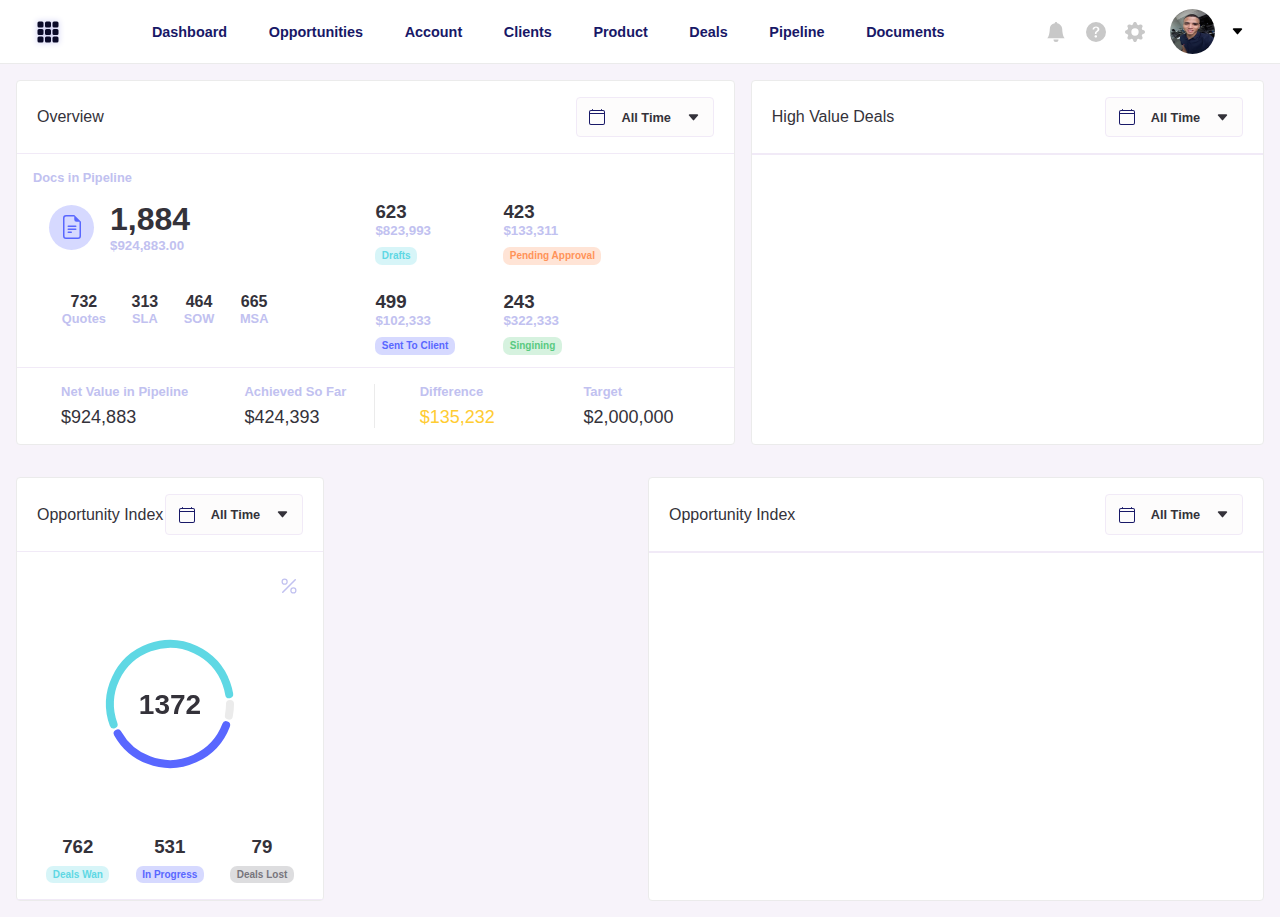
==== commit f7bff5dc: "Terminei o Gráfico de rosca" ====
--- a/index.html
+++ b/index.html
@@ -254,7 +254,14 @@
             </div>
             <div class="container-body">
                 <div class="d-flex flex-column justify-content-center align-items-center p4">
-
+                
+                    <button class="ml-auto p2 border-around bg-white text-blue-theme1"  type="button">
+                        <svg xmlns="http://www.w3.org/2000/svg" width="20" height="20" fill="currentColor"
+                            class="bi bi-percent" viewBox="0 0 16 16">
+                            <path
+                                d="M13.442 2.558a.625.625 0 0 1 0 .884l-10 10a.625.625 0 1 1-.884-.884l10-10a.625.625 0 0 1 .884 0zM4.5 6a1.5 1.5 0 1 1 0-3 1.5 1.5 0 0 1 0 3zm0 1a2.5 2.5 0 1 0 0-5 2.5 2.5 0 0 0 0 5zm7 6a1.5 1.5 0 1 1 0-3 1.5 1.5 0 0 1 0 3zm0 1a2.5 2.5 0 1 0 0-5 2.5 2.5 0 0 0 0 5z" />
+                        </svg>
+                    </button>
                     <!-- DONUT CHART -->
                     <div class="graph">
                         <svg class="fundo chart1" id="chart1">
--- a/styles/style.css
+++ b/styles/style.css
@@ -763,6 +763,14 @@
   margin-right: 2.5rem !important;
 }
 
+.ml-auto {
+  margin-left: auto;
+}
+
+.mr-auto {
+  margin-right: auto;
+}
+
 .m-auto {
   margin: 0 auto;
 }
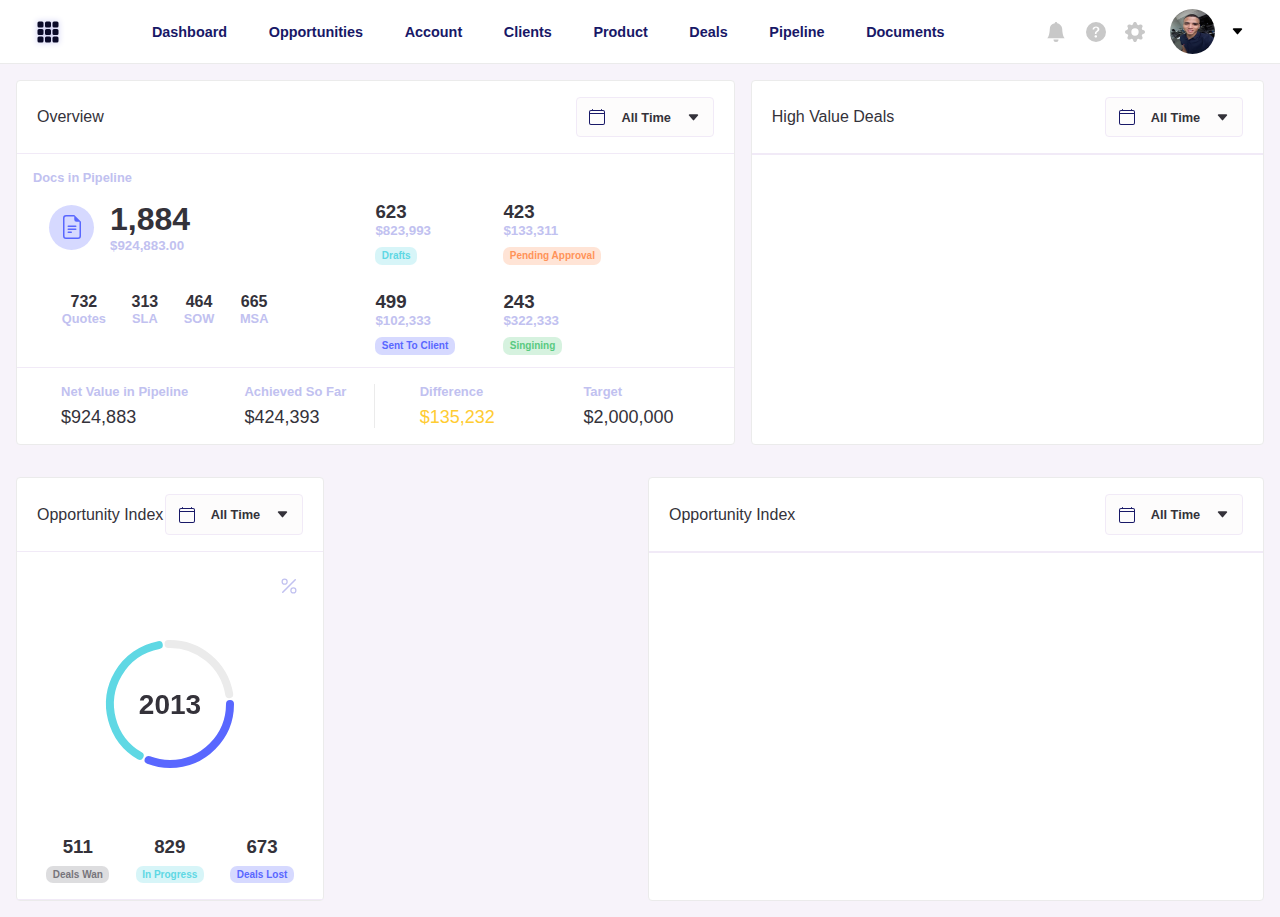
==== commit 5c2fb266: "Alterando cores do gráfico de rosca" ====
--- a/index.html
+++ b/index.html
@@ -264,16 +264,16 @@
                     </button>
                     <!-- DONUT CHART -->
                     <div class="graph">
-                        <svg class="fundo chart1" id="chart1">
-                            <circle stroke="#5fd8e4" stroke-linecap="round" id="c1" cx="100" cy="100" r="60" />
-                        </svg>
-
-                        <svg class="fundo chart2" id="chart2">
-                            <circle stroke="#5967ff" stroke-linecap="round" id="c2" cx="100" cy="100" r="60" />
-                        </svg>
-
-                        <svg class="fundo chart3" id="chart3">
-                            <circle stroke="#ebebeb" stroke-linecap="round" id="c3" cx="100" cy="100" r="60" />
+                        <svg class="fundo chart1 text-gray" id="chart1">
+                            <circle stroke="currentColor" stroke-linecap="round" id="c1" cx="100" cy="100" r="60"/>
+                        </svg>
+
+                        <svg class="fundo chart2 text-info" id="chart2">
+                            <circle stroke="currentColor" stroke-linecap="round" id="c2" cx="100" cy="100" r="60"/>
+                        </svg>
+
+                        <svg class="fundo chart3 text-primary" id="chart3">
+                            <circle stroke="currentColor" stroke-linecap="round" id="c3" cx="100" cy="100" r="60"/>
                             <g>
                                 <text y="55%">
                                     <tspan x="50%" text-anchor="middle" class="donut-text"></tspan>
@@ -288,19 +288,19 @@
                 <div class="d-flex justify-content-around align-items-center p4">
                     <div class="d-flex justify-content-center align-items-center flex-column">
                         <h3 class="pb2 deals-status">243</h3>
+                        <span class="bedge-pill-dark-gray fsize-x-small fweight-bolder border-radius">
+                            Deals Wan
+                        </span>
+                    </div>
+                    <div class="d-flex justify-content-center align-items-center flex-column">
+                        <h3 class="pb2 deals-status">243</h3>
                         <span class="bedge-pill-info fsize-x-small fweight-bolder border-radius">
-                            Deals Wan
+                            In Progress
                         </span>
                     </div>
                     <div class="d-flex justify-content-center align-items-center flex-column">
                         <h3 class="pb2 deals-status">243</h3>
                         <span class="bedge-pill-primary fsize-x-small fweight-bolder border-radius">
-                            In Progress
-                        </span>
-                    </div>
-                    <div class="d-flex justify-content-center align-items-center flex-column">
-                        <h3 class="pb2 deals-status">243</h3>
-                        <span class="bedge-pill-dark-gray fsize-x-small fweight-bolder border-radius">
                             Deals Lost
                         </span>
                     </div>
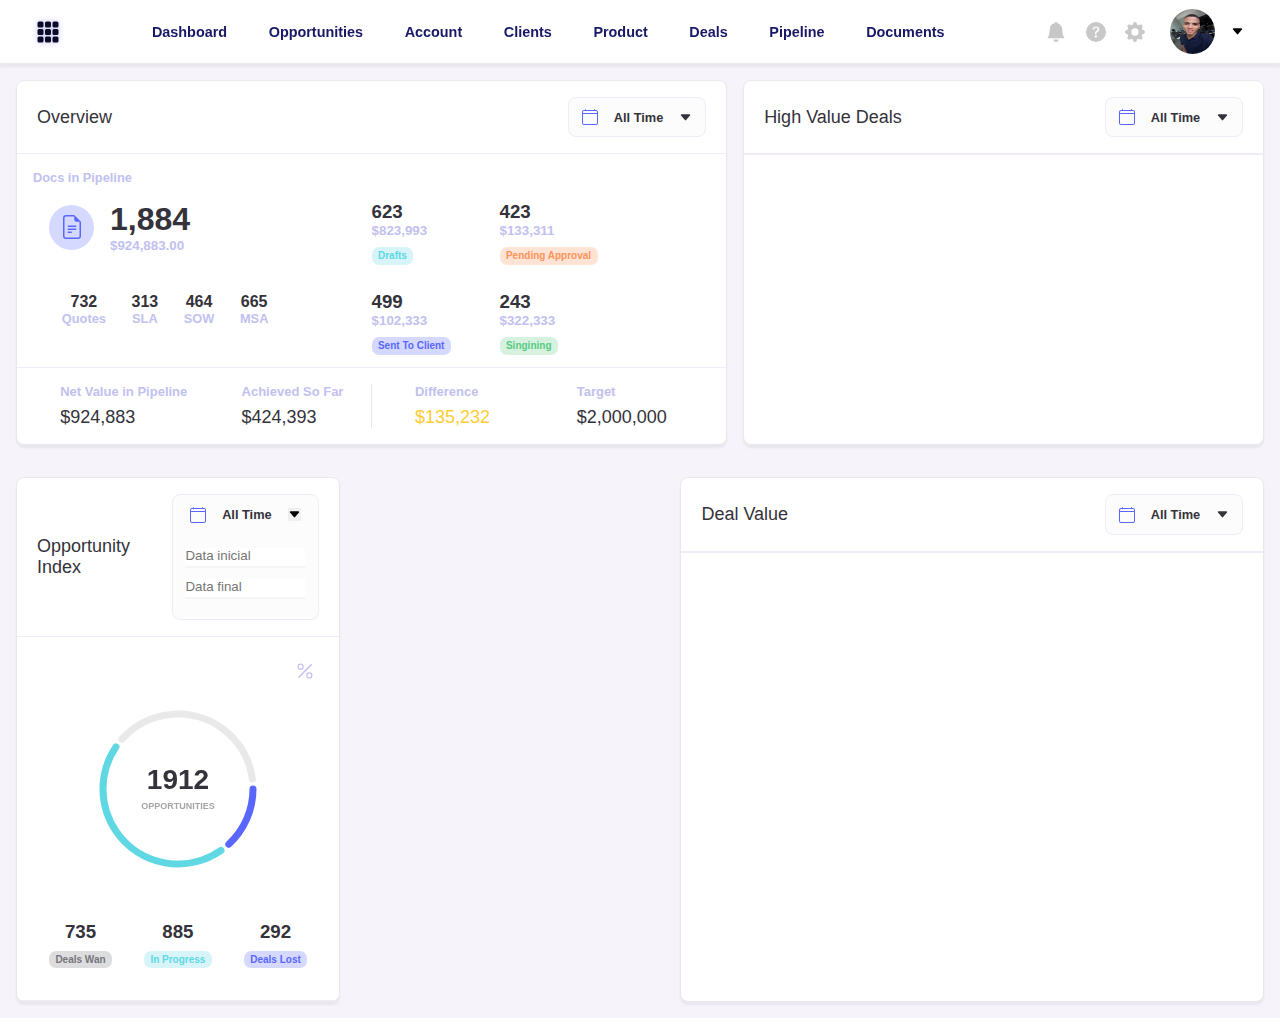
==== commit 02ec017b: "29/07/2022 16:57" ====
--- a/index.html
+++ b/index.html
@@ -11,7 +11,7 @@
 <body class="">
     <header class="">
         <nav
-            class="d-flex justify-content-around align-items-center bg-white border-b1 border-gray navbar-top position-sticky">
+            class="d-flex justify-content-around align-items-center bg-white border-b1 border-gray shadow navbar-top position-sticky">
             <button class="bg-white">
                 <svg xmlns="http://www.w3.org/2000/svg" width="24" height="24" fill="currentColor"
                     class="bi bi-grid-3x3-gap-fill" viewBox="0 0 16 16">
@@ -70,19 +70,22 @@
     <section class="d-grid sec">
 
         <!-- ================ Overview ================ -->
-        <div class="bg-white bg-white border-around border1 border-gray">
+        <div class="bg-white bg-white border-around border1 border-gray shadow">
             <div class="container-header d-flex justify-content-between align-items-center">
-                Overview
+                <h4 class="fsize-large fweight-normal">Overview</h4>
 
                 <ul class="menu-option">
                     <li>
+                        <!-- Icon calendar-->
                         <svg xmlns="http://www.w3.org/2000/svg" width="16" height="16" fill="currentColor"
-                            class="text-blue-theme" viewBox="0 0 16 16">
+                            class="text-primary" viewBox="0 0 16 16">
                             <path
                                 d="M3.5 0a.5.5 0 0 1 .5.5V1h8V.5a.5.5 0 0 1 1 0V1h1a2 2 0 0 1 2 2v11a2 2 0 0 1-2 2H2a2 2 0 0 1-2-2V3a2 2 0 0 1 2-2h1V.5a.5.5 0 0 1 .5-.5zM2 2a1 1 0 0 0-1 1v1h14V3a1 1 0 0 0-1-1H2zm13 3H1v9a1 1 0 0 0 1 1h12a1 1 0 0 0 1-1V5z" />
                         </svg>
+
                         <span>All Time</span>
-                        <svg xmlns="http://www.w3.org/2000/svg" width="13" height="13" fill="currentColor" class=""
+
+                        <svg xmlns="http://www.w3.org/2000/svg" width="13" height="13" fill="currentColor"
                             viewBox="0 0 16 16">
                             <path
                                 d="M7.247 11.14 2.451 5.658C1.885 5.013 2.345 4 3.204 4h9.592a1 1 0 0 1 .753 1.659l-4.796 5.48a1 1 0 0 1-1.506 0z" />
@@ -206,18 +209,23 @@
                 </div>
             </div>
         </div>
-        <div class="bg-white border-around border1 border-gray">
+
+        <!-- ================ High Value Deals ================ -->
+        <div class="bg-white border-around border1 border-gray shadow">
             <div class="container-header d-flex justify-content-between align-items-center">
-                High Value Deals
+                <h4 class="fsize-large fweight-normal">High Value Deals</h4>
 
                 <ul class="menu-option">
                     <li>
+                        <!-- Icon calendar-->
                         <svg xmlns="http://www.w3.org/2000/svg" width="16" height="16" fill="currentColor"
-                            class="text-blue-theme" viewBox="0 0 16 16">
+                            class="text-primary" viewBox="0 0 16 16">
                             <path
                                 d="M3.5 0a.5.5 0 0 1 .5.5V1h8V.5a.5.5 0 0 1 1 0V1h1a2 2 0 0 1 2 2v11a2 2 0 0 1-2 2H2a2 2 0 0 1-2-2V3a2 2 0 0 1 2-2h1V.5a.5.5 0 0 1 .5-.5zM2 2a1 1 0 0 0-1 1v1h14V3a1 1 0 0 0-1-1H2zm13 3H1v9a1 1 0 0 0 1 1h12a1 1 0 0 0 1-1V5z" />
                         </svg>
+
                         <span>All Time</span>
+
                         <svg xmlns="http://www.w3.org/2000/svg" width="13" height="13" fill="currentColor" class=""
                             viewBox="0 0 16 16">
                             <path
@@ -232,60 +240,76 @@
         </div>
     </section>
     <section class="d-grid sec">
-        <div class="w50 bg-white border-around border1 border-gray">
+        <!-- ================ Opportunity Index ================ -->
+        <div class="w50 bg-white border-around border1 border-gray shadow">
             <div class="container-header d-flex justify-content-between align-items-center">
-                Opportunity Index
+                <h4 class="fsize-large fweight-normal">Opportunity Index</h4>
 
                 <ul class="menu-option">
                     <li>
+
+                        <!-- Icon calendar-->
                         <svg xmlns="http://www.w3.org/2000/svg" width="16" height="16" fill="currentColor"
-                            class="text-blue-theme" viewBox="0 0 16 16">
+                            class="text-primary" viewBox="0 0 16 16">
                             <path
                                 d="M3.5 0a.5.5 0 0 1 .5.5V1h8V.5a.5.5 0 0 1 1 0V1h1a2 2 0 0 1 2 2v11a2 2 0 0 1-2 2H2a2 2 0 0 1-2-2V3a2 2 0 0 1 2-2h1V.5a.5.5 0 0 1 .5-.5zM2 2a1 1 0 0 0-1 1v1h14V3a1 1 0 0 0-1-1H2zm13 3H1v9a1 1 0 0 0 1 1h12a1 1 0 0 0 1-1V5z" />
                         </svg>
+
                         <span>All Time</span>
-                        <svg xmlns="http://www.w3.org/2000/svg" width="13" height="13" fill="currentColor" class=""
-                            viewBox="0 0 16 16">
-                            <path
-                                d="M7.247 11.14 2.451 5.658C1.885 5.013 2.345 4 3.204 4h9.592a1 1 0 0 1 .753 1.659l-4.796 5.48a1 1 0 0 1-1.506 0z" />
-                        </svg>
+
+                        <button class="btn-">
+                            <svg xmlns="http://www.w3.org/2000/svg" width="13" height="13" fill="currentColor" class=""
+                                viewBox="0 0 16 16">
+                                <path
+                                    d="M7.247 11.14 2.451 5.658C1.885 5.013 2.345 4 3.204 4h9.592a1 1 0 0 1 .753 1.659l-4.796 5.48a1 1 0 0 1-1.506 0z" />
+                            </svg>
+                        </button>
+                    </li>
+                    <li class="d-flex flex-column">
+                        <input type="text" min="2022-01-01" class="border0" placeholder="Data inicial"  autocomplete="off" onblur="(this.type = 'text')" onfocus="(this.type = 'date')"/>
+                        <input type="text" min="2022-01-01" class="border0" placeholder="Data final"    autocomplete="off" onblur="(this.type = 'text')" onfocus="(this.type = 'date')"/>
                     </li>
                 </ul>
             </div>
             <div class="container-body">
                 <div class="d-flex flex-column justify-content-center align-items-center p4">
-                
-                    <button class="ml-auto p2 border-around bg-white text-blue-theme1"  type="button">
+
+                    <button class="ml-auto p2 border-around bg-white text-blue-theme1" id="btn-percent" type="button">
                         <svg xmlns="http://www.w3.org/2000/svg" width="20" height="20" fill="currentColor"
                             class="bi bi-percent" viewBox="0 0 16 16">
                             <path
                                 d="M13.442 2.558a.625.625 0 0 1 0 .884l-10 10a.625.625 0 1 1-.884-.884l10-10a.625.625 0 0 1 .884 0zM4.5 6a1.5 1.5 0 1 1 0-3 1.5 1.5 0 0 1 0 3zm0 1a2.5 2.5 0 1 0 0-5 2.5 2.5 0 0 0 0 5zm7 6a1.5 1.5 0 1 1 0-3 1.5 1.5 0 0 1 0 3zm0 1a2.5 2.5 0 1 0 0-5 2.5 2.5 0 0 0 0 5z" />
                         </svg>
                     </button>
+
                     <!-- DONUT CHART -->
                     <div class="graph">
                         <svg class="fundo chart1 text-gray" id="chart1">
-                            <circle stroke="currentColor" stroke-linecap="round" id="c1" cx="100" cy="100" r="60"/>
+                            <circle stroke="currentColor" stroke-linecap="round" id="c1" cx="100" cy="100" r="75" />
                         </svg>
 
                         <svg class="fundo chart2 text-info" id="chart2">
-                            <circle stroke="currentColor" stroke-linecap="round" id="c2" cx="100" cy="100" r="60"/>
+                            <circle stroke="currentColor" stroke-linecap="round" id="c2" cx="100" cy="100" r="75" />
                         </svg>
 
                         <svg class="fundo chart3 text-primary" id="chart3">
-                            <circle stroke="currentColor" stroke-linecap="round" id="c3" cx="100" cy="100" r="60"/>
+                            <circle stroke="currentColor" stroke-linecap="round" id="c3" cx="100" cy="100" r="75" />
                             <g>
-                                <text y="55%">
+                                <text y="50%">
                                     <tspan x="50%" text-anchor="middle" class="donut-text"></tspan>
                                 </text>
+
+                                <text y="60%">
+                                    <tspan x="50%" text-anchor="middle" class="fsize-xx-small fweight-bold"
+                                        fill="#a5a5a5">Opportunities</tspan>
+                                </text>
                             </g>
                         </svg>
                     </div>
 
                 </div>
 
-
-                <div class="d-flex justify-content-around align-items-center p4">
+                <div class="d-flex justify-content-around align-items-center p4 mb4">
                     <div class="d-flex justify-content-center align-items-center flex-column">
                         <h3 class="pb2 deals-status">243</h3>
                         <span class="bedge-pill-dark-gray fsize-x-small fweight-bolder border-radius">
@@ -307,19 +331,22 @@
                 </div>
             </div>
         </div>
-        <!-- oooooooooooooooooooooooooooooooooo -->
-        <div class="w100 bg-white border-around border1 border-gray">
+        <!-- ================ Deal Value ================ -->
+        <div class="w100 bg-white border-around border1 border-gray shadow">
             <div class="container-header d-flex justify-content-between align-items-center">
-                Opportunity Index
+                <h4 class="fsize-large fweight-normal">Deal Value</h4>
 
                 <ul class="menu-option">
                     <li>
+                        <!-- Icon calendar -->
                         <svg xmlns="http://www.w3.org/2000/svg" width="16" height="16" fill="currentColor"
-                            class="text-blue-theme" viewBox="0 0 16 16">
+                            class="text-primary" viewBox="0 0 16 16">
                             <path
                                 d="M3.5 0a.5.5 0 0 1 .5.5V1h8V.5a.5.5 0 0 1 1 0V1h1a2 2 0 0 1 2 2v11a2 2 0 0 1-2 2H2a2 2 0 0 1-2-2V3a2 2 0 0 1 2-2h1V.5a.5.5 0 0 1 .5-.5zM2 2a1 1 0 0 0-1 1v1h14V3a1 1 0 0 0-1-1H2zm13 3H1v9a1 1 0 0 0 1 1h12a1 1 0 0 0 1-1V5z" />
                         </svg>
+
                         <span>All Time</span>
+
                         <svg xmlns="http://www.w3.org/2000/svg" width="13" height="13" fill="currentColor" class=""
                             viewBox="0 0 16 16">
                             <path
--- a/styles/style.css
+++ b/styles/style.css
@@ -107,8 +107,8 @@
 }
 
 .icon-gray {
-  color: #ebebeb !important;
-  background-color: #ebebeb3f !important;
+  color: #e9e9e9 !important;
+  background-color: #e9e9e93f !important;
 }
 
 .icon-dark-gray {
@@ -153,7 +153,7 @@
 
 /* ============== SHADOW ============== */
 .shadow {
-  box-shadow: 0 0 10px 5px rgba(190, 190, 200, 0.5);
+  box-shadow: 0 3px 2px 0px rgba(180, 180, 200, 0.2);
 }
 
 .container-wrapper {
@@ -200,15 +200,15 @@
 }
 
 .text-gray {
-  color: #ebebeb !important;
+  color: #e9e9e9 !important;
 }
 
 .bg-gray {
-  background-color: #ebebeb !important;
+  background-color: #e9e9e9 !important;
 }
 
 .border-gray {
-  border-color: #ebebeb !important;
+  border-color: #e9e9e9 !important;
 }
 
 .text-dark-gray {
@@ -307,7 +307,31 @@
   border-color: #ffcc33 !important;
 }
 
+.bg-transparent {
+  background-color: transparent;
+}
+
 /* ============== BORDER ============== */
+.border0 {
+  border: 0px solid black;
+}
+
+.border-t0 {
+  border-top: 0px solid black;
+}
+
+.border-b0 {
+  border-bottom: 0px solid black;
+}
+
+.border-l0 {
+  border-left: 0px solid black;
+}
+
+.border-r0 {
+  border-right: 0px solid black;
+}
+
 .border1 {
   border: 1px solid black;
 }
@@ -409,7 +433,7 @@
 }
 
 .border-around {
-  border-radius: 4px;
+  border-radius: 8px;
 }
 
 .border-circle {
@@ -441,7 +465,7 @@
   background-color: #181867;
 }
 .progress-bar-gray {
-  background-color: #ebebeb;
+  background-color: #e9e9e9;
 }
 .progress-bar-dark-gray {
   background-color: #77757c;
@@ -1134,18 +1158,36 @@
   padding: 1rem 1.25rem;
   border-bottom: 1px solid #f1eaf7;
 }
+.sec .container-header .menu-option {
+  border: 1px solid #f1eaf7;
+  background-color: #fdfcfc;
+  border-radius: 8px;
+}
 .sec .container-header .menu-option li {
+  font-weight: bold;
+  font-size: 0.8rem;
+  padding: 0.7rem 0.8rem;
+}
+.sec .container-header .menu-option li input {
+  width: 120px;
+  overflow: hidden;
+  margin: 0.2rem 0 0.5rem 0;
+  padding-bottom: 3px;
+  outline: none;
+  border-bottom: 2px solid #f5f5f5;
+}
+.sec .container-header .menu-option li input:focus, .sec .container-header .menu-option li input:hover {
+  border-bottom: 2px solid #f1eaf7;
+}
+.sec .container-header .menu-option li input[type=date]::-webkit-calendar-picker-indicator {
+  display: none;
+}
+.sec li:first-child {
   display: flex;
   align-items: center;
   justify-content: center;
-  font-weight: bold;
-  font-size: 0.8rem;
-  border: 1px solid #f1eaf7;
-  background-color: #fdfcfc;
-  padding: 0.7rem 0.8rem;
-  border-radius: 4px;
-}
-.sec .container-header .menu-option span {
+}
+.sec li:first-child span {
   padding: 0 1rem;
 }
 .sec .container-body {
@@ -1204,8 +1246,8 @@
 .bedge-pill-gray {
   padding: 0.2rem 0.4rem 0.2rem 0.4rem;
   border-radius: 7px;
-  background-color: #ebebeb3f !important;
-  color: #ebebeb !important;
+  background-color: #e9e9e93f !important;
+  color: #e9e9e9 !important;
   vertical-align: middle;
 }
 
@@ -1300,7 +1342,7 @@
   top: 0;
   left: 0;
   fill: transparent;
-  stroke-width: 8px;
+  stroke-width: 7px;
 }
 
 .chart1 {
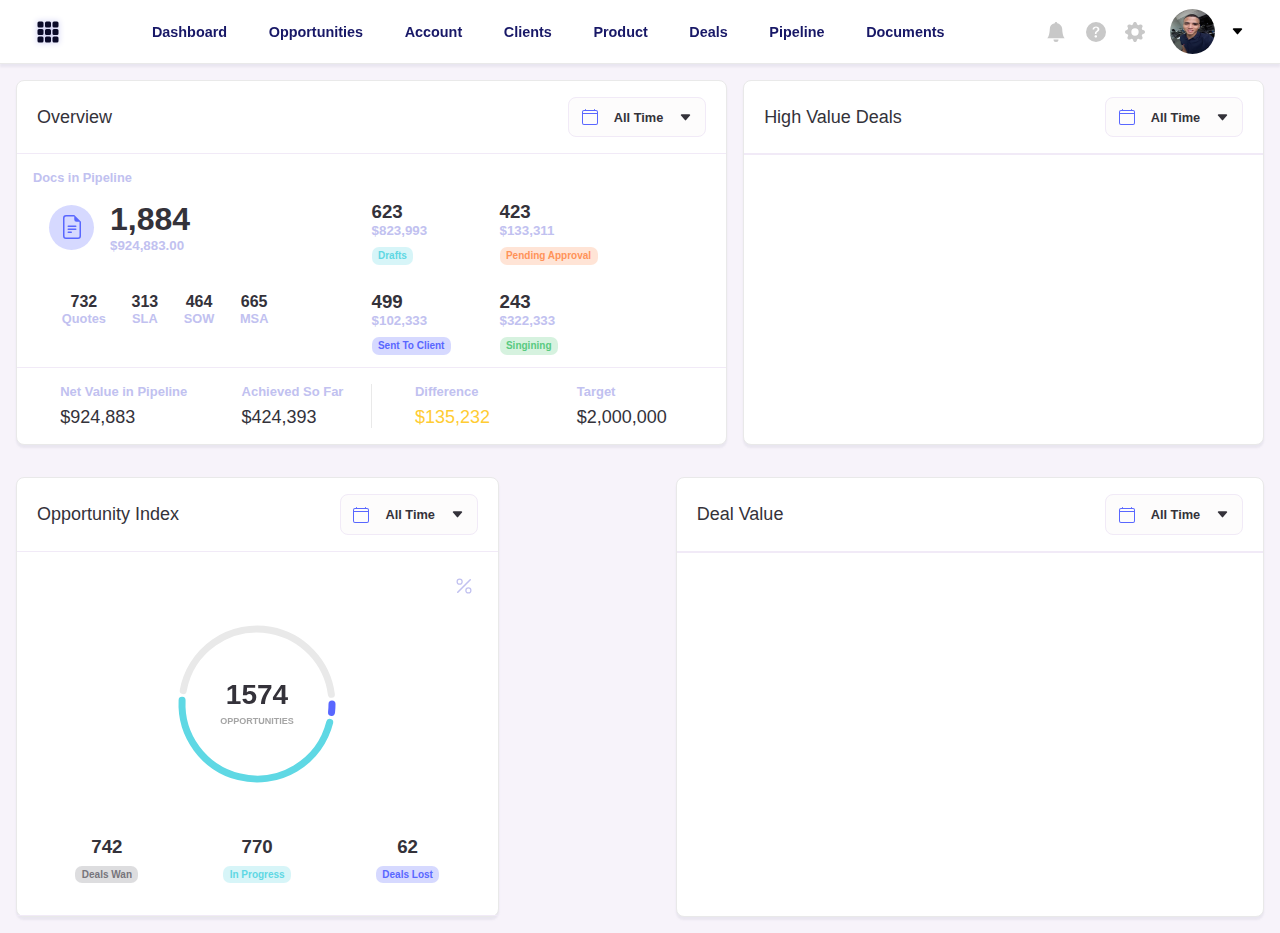
==== commit db073cc4: "Dropdown - All Times" ====
--- a/index.html
+++ b/index.html
@@ -241,33 +241,37 @@
     </section>
     <section class="d-grid sec">
         <!-- ================ Opportunity Index ================ -->
-        <div class="w50 bg-white border-around border1 border-gray shadow">
+        <div class="w75 bg-white border-around border1 border-gray shadow">
             <div class="container-header d-flex justify-content-between align-items-center">
                 <h4 class="fsize-large fweight-normal">Opportunity Index</h4>
 
                 <ul class="menu-option">
-                    <li>
-
-                        <!-- Icon calendar-->
-                        <svg xmlns="http://www.w3.org/2000/svg" width="16" height="16" fill="currentColor"
-                            class="text-primary" viewBox="0 0 16 16">
-                            <path
-                                d="M3.5 0a.5.5 0 0 1 .5.5V1h8V.5a.5.5 0 0 1 1 0V1h1a2 2 0 0 1 2 2v11a2 2 0 0 1-2 2H2a2 2 0 0 1-2-2V3a2 2 0 0 1 2-2h1V.5a.5.5 0 0 1 .5-.5zM2 2a1 1 0 0 0-1 1v1h14V3a1 1 0 0 0-1-1H2zm13 3H1v9a1 1 0 0 0 1 1h12a1 1 0 0 0 1-1V5z" />
-                        </svg>
-
-                        <span>All Time</span>
-
-                        <button class="btn-">
-                            <svg xmlns="http://www.w3.org/2000/svg" width="13" height="13" fill="currentColor" class=""
-                                viewBox="0 0 16 16">
+                    <li class="d-flex flex-column align-items-center justify-content-center">
+                        <div class="d-flex align-items-center justify-content-center">
+                            <!-- Icon calendar-->
+                            <svg xmlns="http://www.w3.org/2000/svg" width="16" height="16" fill="currentColor"
+                                class="text-primary" viewBox="0 0 16 16">
                                 <path
-                                    d="M7.247 11.14 2.451 5.658C1.885 5.013 2.345 4 3.204 4h9.592a1 1 0 0 1 .753 1.659l-4.796 5.48a1 1 0 0 1-1.506 0z" />
+                                    d="M3.5 0a.5.5 0 0 1 .5.5V1h8V.5a.5.5 0 0 1 1 0V1h1a2 2 0 0 1 2 2v11a2 2 0 0 1-2 2H2a2 2 0 0 1-2-2V3a2 2 0 0 1 2-2h1V.5a.5.5 0 0 1 .5-.5zM2 2a1 1 0 0 0-1 1v1h14V3a1 1 0 0 0-1-1H2zm13 3H1v9a1 1 0 0 0 1 1h12a1 1 0 0 0 1-1V5z" />
                             </svg>
-                        </button>
-                    </li>
-                    <li class="d-flex flex-column">
-                        <input type="text" min="2022-01-01" class="border0" placeholder="Data inicial"  autocomplete="off" onblur="(this.type = 'text')" onfocus="(this.type = 'date')"/>
-                        <input type="text" min="2022-01-01" class="border0" placeholder="Data final"    autocomplete="off" onblur="(this.type = 'text')" onfocus="(this.type = 'date')"/>
+
+                            <span>All Time</span>
+
+                                <svg xmlns="http://www.w3.org/2000/svg" width="13" height="13" fill="currentColor" class=""
+                                    viewBox="0 0 16 16">
+                                    <path
+                                        d="M7.247 11.14 2.451 5.658C1.885 5.013 2.345 4 3.204 4h9.592a1 1 0 0 1 .753 1.659l-4.796 5.48a1 1 0 0 1-1.506 0z" />
+                                </svg>
+                          
+                        </div>
+                        <!-- <ul>
+                            <li class="d-flex flex-column">
+                                <input type="text" min="2022-01-01" class="border0" placeholder="Data inicial"
+                                    autocomplete="off" onblur="(this.type = 'text')" onfocus="(this.type = 'date')" />
+                                <input type="text" min="2022-01-01" class="border0" placeholder="Data final" autocomplete="off"
+                                    onblur="(this.type = 'text')" onfocus="(this.type = 'date')" />
+                            </li>
+                        </ul> -->
                     </li>
                 </ul>
             </div>
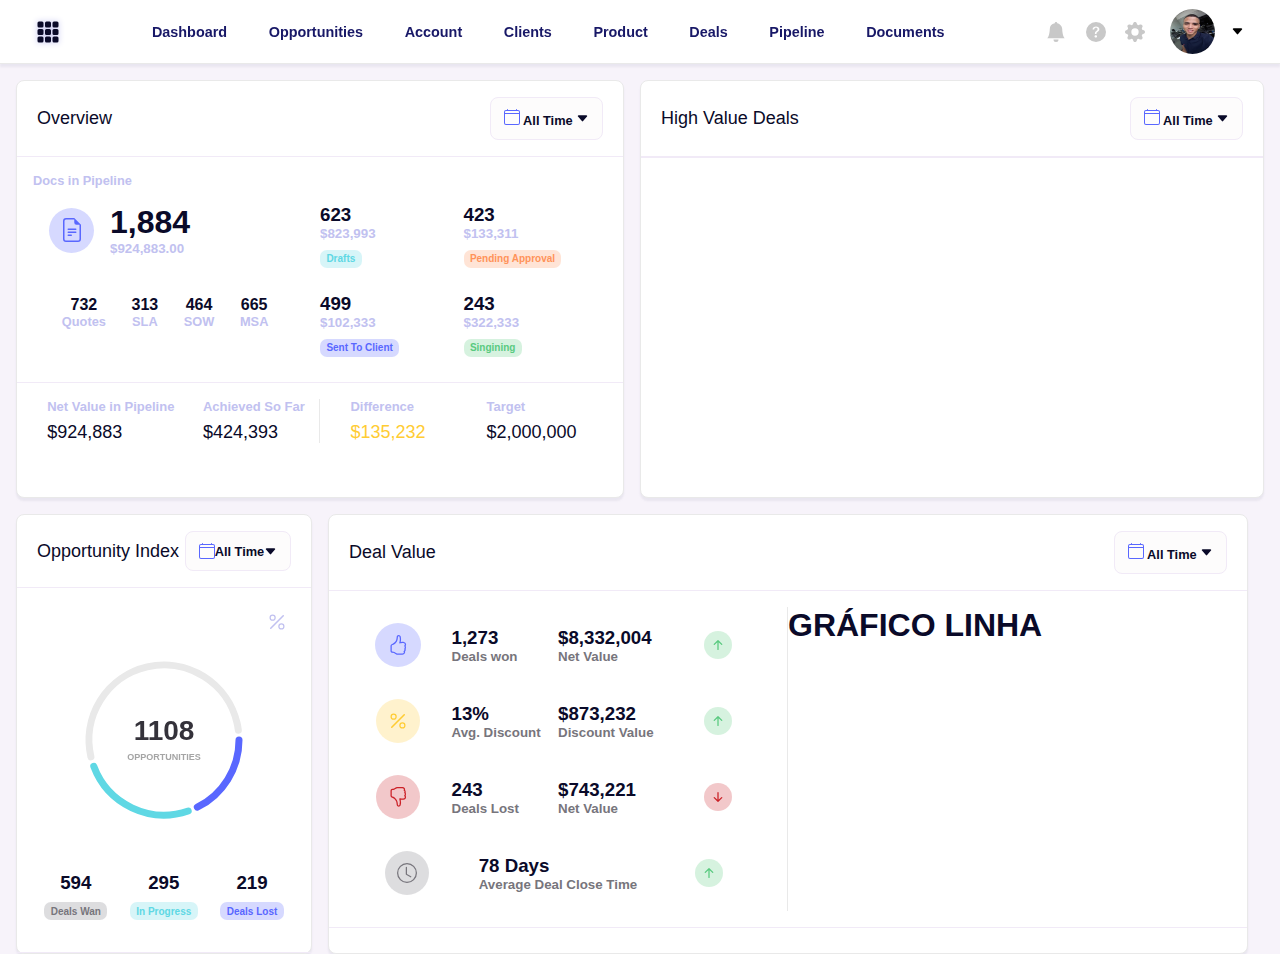
==== commit 3c20d4b9: "Criação do container - Deal Value" ====
--- a/index.html
+++ b/index.html
@@ -6,71 +6,70 @@
     </title>
     <link rel="stylesheet" href="./styles/style.css" />
     <link rel="stylesheet" href="./styles/fonts/style.css" />
+    <link rel="stylesheet" href="./styles/util/util.css" />
 </head>
 
 <body class="">
-    <header class="">
-        <nav
-            class="d-flex justify-content-around align-items-center bg-white border-b1 border-gray shadow navbar-top position-sticky">
-            <button class="bg-white">
-                <svg xmlns="http://www.w3.org/2000/svg" width="24" height="24" fill="currentColor"
-                    class="bi bi-grid-3x3-gap-fill" viewBox="0 0 16 16">
+    <nav
+        class="d-flex justify-content-around w100 align-items-center bg-white border-b1 border-gray shadow navbar-top position-sticky">
+        <button class="bg-white">
+            <svg xmlns="http://www.w3.org/2000/svg" width="24" height="24" fill="currentColor"
+                class="bi bi-grid-3x3-gap-fill" viewBox="0 0 16 16">
+                <path
+                    d="M1 2a1 1 0 0 1 1-1h2a1 1 0 0 1 1 1v2a1 1 0 0 1-1 1H2a1 1 0 0 1-1-1V2zm5 0a1 1 0 0 1 1-1h2a1 1 0 0 1 1 1v2a1 1 0 0 1-1 1H7a1 1 0 0 1-1-1V2zm5 0a1 1 0 0 1 1-1h2a1 1 0 0 1 1 1v2a1 1 0 0 1-1 1h-2a1 1 0 0 1-1-1V2zM1 7a1 1 0 0 1 1-1h2a1 1 0 0 1 1 1v2a1 1 0 0 1-1 1H2a1 1 0 0 1-1-1V7zm5 0a1 1 0 0 1 1-1h2a1 1 0 0 1 1 1v2a1 1 0 0 1-1 1H7a1 1 0 0 1-1-1V7zm5 0a1 1 0 0 1 1-1h2a1 1 0 0 1 1 1v2a1 1 0 0 1-1 1h-2a1 1 0 0 1-1-1V7zM1 12a1 1 0 0 1 1-1h2a1 1 0 0 1 1 1v2a1 1 0 0 1-1 1H2a1 1 0 0 1-1-1v-2zm5 0a1 1 0 0 1 1-1h2a1 1 0 0 1 1 1v2a1 1 0 0 1-1 1H7a1 1 0 0 1-1-1v-2zm5 0a1 1 0 0 1 1-1h2a1 1 0 0 1 1 1v2a1 1 0 0 1-1 1h-2a1 1 0 0 1-1-1v-2z" />
+            </svg>
+        </button>
+        <ul class="menu-vertical">
+            <li><a href="#">Dashboard</a></li>
+            <li><a href="#">Opportunities</a></li>
+            <li><a href="#">Account</a></li>
+            <li><a href="#">Clients</a></li>
+            <li><a href="#">Product</a></li>
+            <li><a href="#">Deals</a></li>
+            <li><a href="#">Pipeline</a></li>
+            <li><a href="#">Documents</a></li>
+        </ul>
+        <div class="box-settings d-flex align-items-center">
+            <a href="#">
+                <svg xmlns="http://www.w3.org/2000/svg" width="20" height="20" fill="currentColor" class="btn-bell"
+                    viewBox="0 0 16 16">
                     <path
-                        d="M1 2a1 1 0 0 1 1-1h2a1 1 0 0 1 1 1v2a1 1 0 0 1-1 1H2a1 1 0 0 1-1-1V2zm5 0a1 1 0 0 1 1-1h2a1 1 0 0 1 1 1v2a1 1 0 0 1-1 1H7a1 1 0 0 1-1-1V2zm5 0a1 1 0 0 1 1-1h2a1 1 0 0 1 1 1v2a1 1 0 0 1-1 1h-2a1 1 0 0 1-1-1V2zM1 7a1 1 0 0 1 1-1h2a1 1 0 0 1 1 1v2a1 1 0 0 1-1 1H2a1 1 0 0 1-1-1V7zm5 0a1 1 0 0 1 1-1h2a1 1 0 0 1 1 1v2a1 1 0 0 1-1 1H7a1 1 0 0 1-1-1V7zm5 0a1 1 0 0 1 1-1h2a1 1 0 0 1 1 1v2a1 1 0 0 1-1 1h-2a1 1 0 0 1-1-1V7zM1 12a1 1 0 0 1 1-1h2a1 1 0 0 1 1 1v2a1 1 0 0 1-1 1H2a1 1 0 0 1-1-1v-2zm5 0a1 1 0 0 1 1-1h2a1 1 0 0 1 1 1v2a1 1 0 0 1-1 1H7a1 1 0 0 1-1-1v-2zm5 0a1 1 0 0 1 1-1h2a1 1 0 0 1 1 1v2a1 1 0 0 1-1 1h-2a1 1 0 0 1-1-1v-2z" />
+                        d="M8 16a2 2 0 0 0 2-2H6a2 2 0 0 0 2 2zm.995-14.901a1 1 0 1 0-1.99 0A5.002 5.002 0 0 0 3 6c0 1.098-.5 6-2 7h14c-1.5-1-2-5.902-2-7 0-2.42-1.72-4.44-4.005-4.901z" />
                 </svg>
-            </button>
-            <ul class="menu-vertical">
-                <li><a href="#">Dashboard</a></li>
-                <li><a href="#">Opportunities</a></li>
-                <li><a href="#">Account</a></li>
-                <li><a href="#">Clients</a></li>
-                <li><a href="#">Product</a></li>
-                <li><a href="#">Deals</a></li>
-                <li><a href="#">Pipeline</a></li>
-                <li><a href="#">Documents</a></li>
-            </ul>
-            <div class="box-settings d-flex align-items-center">
-                <a href="#">
-                    <svg xmlns="http://www.w3.org/2000/svg" width="20" height="20" fill="currentColor" class="btn-bell"
+            </a>
+            <a href="#">
+                <svg xmlns="http://www.w3.org/2000/svg" width="20" height="20" fill="currentColor"
+                    class="bi bi-question-circle-fill" viewBox="0 0 16 16">
+                    <path
+                        d="M16 8A8 8 0 1 1 0 8a8 8 0 0 1 16 0zM5.496 6.033h.825c.138 0 .248-.113.266-.25.09-.656.54-1.134 1.342-1.134.686 0 1.314.343 1.314 1.168 0 .635-.374.927-.965 1.371-.673.489-1.206 1.06-1.168 1.987l.003.217a.25.25 0 0 0 .25.246h.811a.25.25 0 0 0 .25-.25v-.105c0-.718.273-.927 1.01-1.486.609-.463 1.244-.977 1.244-2.056 0-1.511-1.276-2.241-2.673-2.241-1.267 0-2.655.59-2.75 2.286a.237.237 0 0 0 .241.247zm2.325 6.443c.61 0 1.029-.394 1.029-.927 0-.552-.42-.94-1.029-.94-.584 0-1.009.388-1.009.94 0 .533.425.927 1.01.927z" />
+                </svg>
+            </a>
+            <a href="#">
+                <svg xmlns="http://www.w3.org/2000/svg" width="20" height="20" fill="currentColor"
+                    class="bi bi-gear-fill" viewBox="0 0 16 16">
+                    <path
+                        d="M9.405 1.05c-.413-1.4-2.397-1.4-2.81 0l-.1.34a1.464 1.464 0 0 1-2.105.872l-.31-.17c-1.283-.698-2.686.705-1.987 1.987l.169.311c.446.82.023 1.841-.872 2.105l-.34.1c-1.4.413-1.4 2.397 0 2.81l.34.1a1.464 1.464 0 0 1 .872 2.105l-.17.31c-.698 1.283.705 2.686 1.987 1.987l.311-.169a1.464 1.464 0 0 1 2.105.872l.1.34c.413 1.4 2.397 1.4 2.81 0l.1-.34a1.464 1.464 0 0 1 2.105-.872l.31.17c1.283.698 2.686-.705 1.987-1.987l-.169-.311a1.464 1.464 0 0 1 .872-2.105l.34-.1c1.4-.413 1.4-2.397 0-2.81l-.34-.1a1.464 1.464 0 0 1-.872-2.105l.17-.31c.698-1.283-.705-2.686-1.987-1.987l-.311.169a1.464 1.464 0 0 1-2.105-.872l-.1-.34zM8 10.93a2.929 2.929 0 1 1 0-5.86 2.929 2.929 0 0 1 0 5.858z" />
+                </svg>
+            </a>
+            <div class="profile-field">
+                <label for="open-profile">
+                    <img class="avatar" src="./image/profile/20190214_072515.jpg" alt="Profile's image" />
+                </label>
+                <button id="open-profile">
+                    <svg xmlns="http://www.w3.org/2000/svg" width="13" height="13" fill="currentColor" class=""
                         viewBox="0 0 16 16">
                         <path
-                            d="M8 16a2 2 0 0 0 2-2H6a2 2 0 0 0 2 2zm.995-14.901a1 1 0 1 0-1.99 0A5.002 5.002 0 0 0 3 6c0 1.098-.5 6-2 7h14c-1.5-1-2-5.902-2-7 0-2.42-1.72-4.44-4.005-4.901z" />
+                            d="M7.247 11.14 2.451 5.658C1.885 5.013 2.345 4 3.204 4h9.592a1 1 0 0 1 .753 1.659l-4.796 5.48a1 1 0 0 1-1.506 0z" />
                     </svg>
-                </a>
-                <a href="#">
-                    <svg xmlns="http://www.w3.org/2000/svg" width="20" height="20" fill="currentColor"
-                        class="bi bi-question-circle-fill" viewBox="0 0 16 16">
-                        <path
-                            d="M16 8A8 8 0 1 1 0 8a8 8 0 0 1 16 0zM5.496 6.033h.825c.138 0 .248-.113.266-.25.09-.656.54-1.134 1.342-1.134.686 0 1.314.343 1.314 1.168 0 .635-.374.927-.965 1.371-.673.489-1.206 1.06-1.168 1.987l.003.217a.25.25 0 0 0 .25.246h.811a.25.25 0 0 0 .25-.25v-.105c0-.718.273-.927 1.01-1.486.609-.463 1.244-.977 1.244-2.056 0-1.511-1.276-2.241-2.673-2.241-1.267 0-2.655.59-2.75 2.286a.237.237 0 0 0 .241.247zm2.325 6.443c.61 0 1.029-.394 1.029-.927 0-.552-.42-.94-1.029-.94-.584 0-1.009.388-1.009.94 0 .533.425.927 1.01.927z" />
-                    </svg>
-                </a>
-                <a href="#">
-                    <svg xmlns="http://www.w3.org/2000/svg" width="20" height="20" fill="currentColor"
-                        class="bi bi-gear-fill" viewBox="0 0 16 16">
-                        <path
-                            d="M9.405 1.05c-.413-1.4-2.397-1.4-2.81 0l-.1.34a1.464 1.464 0 0 1-2.105.872l-.31-.17c-1.283-.698-2.686.705-1.987 1.987l.169.311c.446.82.023 1.841-.872 2.105l-.34.1c-1.4.413-1.4 2.397 0 2.81l.34.1a1.464 1.464 0 0 1 .872 2.105l-.17.31c-.698 1.283.705 2.686 1.987 1.987l.311-.169a1.464 1.464 0 0 1 2.105.872l.1.34c.413 1.4 2.397 1.4 2.81 0l.1-.34a1.464 1.464 0 0 1 2.105-.872l.31.17c1.283.698 2.686-.705 1.987-1.987l-.169-.311a1.464 1.464 0 0 1 .872-2.105l.34-.1c1.4-.413 1.4-2.397 0-2.81l-.34-.1a1.464 1.464 0 0 1-.872-2.105l.17-.31c.698-1.283-.705-2.686-1.987-1.987l-.311.169a1.464 1.464 0 0 1-2.105-.872l-.1-.34zM8 10.93a2.929 2.929 0 1 1 0-5.86 2.929 2.929 0 0 1 0 5.858z" />
-                    </svg>
-                </a>
-                <div class="profile-field">
-                    <label for="open-profile">
-                        <img class="avatar" src="./image/profile/20190214_072515.jpg" alt="Profile's image" />
-                    </label>
-                    <button id="open-profile">
-                        <svg xmlns="http://www.w3.org/2000/svg" width="13" height="13" fill="currentColor" class=""
-                            viewBox="0 0 16 16">
-                            <path
-                                d="M7.247 11.14 2.451 5.658C1.885 5.013 2.345 4 3.204 4h9.592a1 1 0 0 1 .753 1.659l-4.796 5.48a1 1 0 0 1-1.506 0z" />
-                        </svg>
-                    </button>
-                </div>
-            </div>
-
-        </nav>
-    </header>
-    <section class="d-grid sec">
-
+                </button>
+            </div>
+        </div>
+
+    </nav>
+    <section class="container-wrapper sec text-blue-theme2 p4">
         <!-- ================ Overview ================ -->
-        <div class="bg-white bg-white border-around border1 border-gray shadow">
+        <div class="col-start1 col-end6 bg-white bg-white border-around border1 border-gray shadow">
+
             <div class="container-header d-flex justify-content-between align-items-center">
                 <h4 class="fsize-large fweight-normal">Overview</h4>
 
@@ -93,6 +92,7 @@
                     </li>
                 </ul>
             </div>
+
             <div class="container-body">
                 <div class="container-title pb0">
                     Docs in Pipeline
@@ -142,8 +142,9 @@
 
                         </div>
                     </div>
-                    <div class="container-wrapper">
-                        <div>
+
+                    <div class="container-wrapper w50 pb4">
+                        <div class="col-start1 col-end6 " style="height: 65px">
                             <h3>623</h3>
                             <p class="fsize-smaller fweight-bold text-blue-theme1 mb3">
                                 $823,993
@@ -152,7 +153,7 @@
                                 Drafts
                             </span>
                         </div>
-                        <div>
+                        <div class="col-start7 col-end7">
                             <h3>423</h3>
                             <p class="fsize-smaller fweight-bold text-blue-theme1 mb3">
                                 $133,311
@@ -161,7 +162,7 @@
                                 Pending Approval
                             </span>
                         </div>
-                        <div>
+                        <div class="col-start1 col-end6" style="height: 65px">
                             <h3>499</h3>
                             <p class="fsize-smaller fweight-bold text-blue-theme1 mb3">
                                 $102,333
@@ -170,7 +171,7 @@
                                 Sent To Client
                             </span>
                         </div>
-                        <div>
+                        <div class="col-start7 col-end7">
                             <h3>243</h3>
                             <p class="fsize-smaller fweight-bold text-blue-theme1 mb3">
                                 $322,333
@@ -181,9 +182,9 @@
                         </div>
                     </div>
 
-
-                </div>
-            </div>
+                </div>
+            </div>
+
             <div class="container-footer p4">
                 <div class="w50 d-flex justify-content-around border-r1 border-gray">
                     <div class="">
@@ -211,7 +212,7 @@
         </div>
 
         <!-- ================ High Value Deals ================ -->
-        <div class="bg-white border-around border1 border-gray shadow">
+        <div class="col-start7 col-end7 bg-white border-around border1 border-gray shadow">
             <div class="container-header d-flex justify-content-between align-items-center">
                 <h4 class="fsize-large fweight-normal">High Value Deals</h4>
 
@@ -238,10 +239,9 @@
 
             </div>
         </div>
-    </section>
-    <section class="d-grid sec">
+
         <!-- ================ Opportunity Index ================ -->
-        <div class="w75 bg-white border-around border1 border-gray shadow">
+        <div class="col-start1 col-end3 bg-white border-around border1 border-gray shadow">
             <div class="container-header d-flex justify-content-between align-items-center">
                 <h4 class="fsize-large fweight-normal">Opportunity Index</h4>
 
@@ -257,12 +257,12 @@
 
                             <span>All Time</span>
 
-                                <svg xmlns="http://www.w3.org/2000/svg" width="13" height="13" fill="currentColor" class=""
-                                    viewBox="0 0 16 16">
-                                    <path
-                                        d="M7.247 11.14 2.451 5.658C1.885 5.013 2.345 4 3.204 4h9.592a1 1 0 0 1 .753 1.659l-4.796 5.48a1 1 0 0 1-1.506 0z" />
-                                </svg>
-                          
+                            <svg xmlns="http://www.w3.org/2000/svg" width="13" height="13" fill="currentColor" class=""
+                                viewBox="0 0 16 16">
+                                <path
+                                    d="M7.247 11.14 2.451 5.658C1.885 5.013 2.345 4 3.204 4h9.592a1 1 0 0 1 .753 1.659l-4.796 5.48a1 1 0 0 1-1.506 0z" />
+                            </svg>
+
                         </div>
                         <!-- <ul>
                             <li class="d-flex flex-column">
@@ -335,8 +335,10 @@
                 </div>
             </div>
         </div>
+
         <!-- ================ Deal Value ================ -->
-        <div class="w100 bg-white border-around border1 border-gray shadow">
+        <div class="col-start4 col-end9 bg-white border-around border1 border-gray shadow">
+
             <div class="container-header d-flex justify-content-between align-items-center">
                 <h4 class="fsize-large fweight-normal">Deal Value</h4>
 
@@ -359,15 +361,147 @@
                     </li>
                 </ul>
             </div>
-            <div class="container-body">
-
+            <div class="container-body d-flex justify-content-center pt4 pb4">
+                <div class="w50 border-r1 border-gray">
+                    <div class="p4 w100 d-flex justify-content-around align-items-center">
+                        <div class="w25 d-flex justify-content-around">
+                            <div class="icon-primary border-circle p3 d-flex justify-content-center align-items-center"
+                                style="width: 46px">
+                                <svg xmlns="http://www.w3.org/2000/svg" width="20" height="20" fill="currentColor"
+                                    class="bi bi-hand-thumbs-up" viewBox="0 0 16 16">
+                                    <path
+                                        d="M8.864.046C7.908-.193 7.02.53 6.956 1.466c-.072 1.051-.23 2.016-.428 2.59-.125.36-.479 1.013-1.04 1.639-.557.623-1.282 1.178-2.131 1.41C2.685 7.288 2 7.87 2 8.72v4.001c0 .845.682 1.464 1.448 1.545 1.07.114 1.564.415 2.068.723l.048.03c.272.165.578.348.97.484.397.136.861.217 1.466.217h3.5c.937 0 1.599-.477 1.934-1.064a1.86 1.86 0 0 0 .254-.912c0-.152-.023-.312-.077-.464.201-.263.38-.578.488-.901.11-.33.172-.762.004-1.149.069-.13.12-.269.159-.403.077-.27.113-.568.113-.857 0-.288-.036-.585-.113-.856a2.144 2.144 0 0 0-.138-.362 1.9 1.9 0 0 0 .234-1.734c-.206-.592-.682-1.1-1.2-1.272-.847-.282-1.803-.276-2.516-.211a9.84 9.84 0 0 0-.443.05 9.365 9.365 0 0 0-.062-4.509A1.38 1.38 0 0 0 9.125.111L8.864.046zM11.5 14.721H8c-.51 0-.863-.069-1.14-.164-.281-.097-.506-.228-.776-.393l-.04-.024c-.555-.339-1.198-.731-2.49-.868-.333-.036-.554-.29-.554-.55V8.72c0-.254.226-.543.62-.65 1.095-.3 1.977-.996 2.614-1.708.635-.71 1.064-1.475 1.238-1.978.243-.7.407-1.768.482-2.85.025-.362.36-.594.667-.518l.262.066c.16.04.258.143.288.255a8.34 8.34 0 0 1-.145 4.725.5.5 0 0 0 .595.644l.003-.001.014-.003.058-.014a8.908 8.908 0 0 1 1.036-.157c.663-.06 1.457-.054 2.11.164.175.058.45.3.57.65.107.308.087.67-.266 1.022l-.353.353.353.354c.043.043.105.141.154.315.048.167.075.37.075.581 0 .212-.027.414-.075.582-.05.174-.111.272-.154.315l-.353.353.353.354c.047.047.109.177.005.488a2.224 2.224 0 0 1-.505.805l-.353.353.353.354c.006.005.041.05.041.17a.866.866 0 0 1-.121.416c-.165.288-.503.56-1.066.56z" />
+                                </svg>
+                            </div>
+                        </div>
+                        <div class="w25">
+                            <h3>1,273</h3>
+                            <p class="fsize-smaller fweight-bold text-dark-gray">
+                                Deals won
+                            </p>
+                        </div>
+                        <div class="w25">
+                            <h3>$8,332,004</h3>
+                            <p class="fsize-smaller fweight-bold text-dark-gray">
+                                Net Value
+                            </p>
+                        </div>
+                        <div class="w25 d-flex justify-content-around">
+                            <div class="icon-success border-circle p1 d-flex justify-content-center align-items-center"
+                                style="width:28px">
+                                <svg xmlns="http://www.w3.org/2000/svg" width="20" height="20" fill="currentColor"
+                                    class="bi bi-arrow-up-short" viewBox="0 0 16 16">
+                                    <path fill-rule="evenodd"
+                                        d="M8 12a.5.5 0 0 0 .5-.5V5.707l2.146 2.147a.5.5 0 0 0 .708-.708l-3-3a.5.5 0 0 0-.708 0l-3 3a.5.5 0 1 0 .708.708L7.5 5.707V11.5a.5.5 0 0 0 .5.5z" />
+                                </svg>
+                            </div>
+                        </div>
+                    </div>
+                    <div class="p4 w100 d-flex justify-content-around align-items-center">
+                        <div class="w25 d-flex justify-content-around">
+                            <div class="icon-warning border-circle p3 d-flex justify-content-center align-items-center">
+                                <svg xmlns="http://www.w3.org/2000/svg" width="20" height="20" fill="currentColor"
+                                    class="bi bi-percent" viewBox="0 0 16 16">
+                                    <path
+                                        d="M13.442 2.558a.625.625 0 0 1 0 .884l-10 10a.625.625 0 1 1-.884-.884l10-10a.625.625 0 0 1 .884 0zM4.5 6a1.5 1.5 0 1 1 0-3 1.5 1.5 0 0 1 0 3zm0 1a2.5 2.5 0 1 0 0-5 2.5 2.5 0 0 0 0 5zm7 6a1.5 1.5 0 1 1 0-3 1.5 1.5 0 0 1 0 3zm0 1a2.5 2.5 0 1 0 0-5 2.5 2.5 0 0 0 0 5z" />
+                                </svg>
+                            </div>
+                        </div>
+                        <div class="w25">
+                            <h3>13%</h3>
+                            <p class="fsize-smaller fweight-bold text-dark-gray">
+                                Avg. Discount
+                            </p>
+                        </div>
+                        <div class="w25">
+                            <h3>$873,232</h3>
+                            <p class="fsize-smaller fweight-bold text-dark-gray">
+                                Discount Value
+                            </p>
+                        </div>
+                        <div class="w25 d-flex justify-content-around">
+                            <div class="icon-success border-circle p1 d-flex justify-content-center align-items-center">
+                                <svg xmlns="http://www.w3.org/2000/svg" width="20" height="20" fill="currentColor"
+                                    class="bi bi-arrow-up-short" viewBox="0 0 16 16">
+                                    <path fill-rule="evenodd"
+                                        d="M8 12a.5.5 0 0 0 .5-.5V5.707l2.146 2.147a.5.5 0 0 0 .708-.708l-3-3a.5.5 0 0 0-.708 0l-3 3a.5.5 0 1 0 .708.708L7.5 5.707V11.5a.5.5 0 0 0 .5.5z" />
+                                </svg>
+                            </div>
+                        </div>
+                    </div>
+                    <div class="p4 w100 d-flex justify-content-around align-items-center">
+                        <div class="w25 d-flex justify-content-around">
+                            <div class="icon-danger border-circle p3 d-flex justify-content-center align-items-center">
+                                <svg xmlns="http://www.w3.org/2000/svg" width="20" height="20" fill="currentColor"
+                                    class="bi bi-hand-thumbs-down" viewBox="0 0 16 16">
+                                    <path
+                                        d="M8.864 15.674c-.956.24-1.843-.484-1.908-1.42-.072-1.05-.23-2.015-.428-2.59-.125-.36-.479-1.012-1.04-1.638-.557-.624-1.282-1.179-2.131-1.41C2.685 8.432 2 7.85 2 7V3c0-.845.682-1.464 1.448-1.546 1.07-.113 1.564-.415 2.068-.723l.048-.029c.272-.166.578-.349.97-.484C6.931.08 7.395 0 8 0h3.5c.937 0 1.599.478 1.934 1.064.164.287.254.607.254.913 0 .152-.023.312-.077.464.201.262.38.577.488.9.11.33.172.762.004 1.15.069.13.12.268.159.403.077.27.113.567.113.856 0 .289-.036.586-.113.856-.035.12-.08.244-.138.363.394.571.418 1.2.234 1.733-.206.592-.682 1.1-1.2 1.272-.847.283-1.803.276-2.516.211a9.877 9.877 0 0 1-.443-.05 9.364 9.364 0 0 1-.062 4.51c-.138.508-.55.848-1.012.964l-.261.065zM11.5 1H8c-.51 0-.863.068-1.14.163-.281.097-.506.229-.776.393l-.04.025c-.555.338-1.198.73-2.49.868-.333.035-.554.29-.554.55V7c0 .255.226.543.62.65 1.095.3 1.977.997 2.614 1.709.635.71 1.064 1.475 1.238 1.977.243.7.407 1.768.482 2.85.025.362.36.595.667.518l.262-.065c.16-.04.258-.144.288-.255a8.34 8.34 0 0 0-.145-4.726.5.5 0 0 1 .595-.643h.003l.014.004.058.013a8.912 8.912 0 0 0 1.036.157c.663.06 1.457.054 2.11-.163.175-.059.45-.301.57-.651.107-.308.087-.67-.266-1.021L12.793 7l.353-.354c.043-.042.105-.14.154-.315.048-.167.075-.37.075-.581 0-.211-.027-.414-.075-.581-.05-.174-.111-.273-.154-.315l-.353-.354.353-.354c.047-.047.109-.176.005-.488a2.224 2.224 0 0 0-.505-.804l-.353-.354.353-.354c.006-.005.041-.05.041-.17a.866.866 0 0 0-.121-.415C12.4 1.272 12.063 1 11.5 1z" />
+                                </svg>
+                            </div>
+                        </div>
+                        <div class="w25">
+                            <h3>243</h3>
+                            <p class="fsize-smaller fweight-bold text-dark-gray">
+                                Deals Lost
+                            </p>
+                        </div>
+                        <div class="w25">
+                            <h3>$743,221</h3>
+                            <p class="fsize-smaller fweight-bold text-dark-gray">
+                                Net Value
+                            </p>
+                        </div>
+                        <div class="w25 d-flex justify-content-around">
+                            <div class="icon-danger border-circle p1 d-flex justify-content-center align-items-center">
+                                <svg xmlns="http://www.w3.org/2000/svg" width="20" height="20" fill="currentColor"
+                                    class="bi bi-arrow-down-short" viewBox="0 0 16 16">
+                                    <path fill-rule="evenodd"
+                                        d="M8 4a.5.5 0 0 1 .5.5v5.793l2.146-2.147a.5.5 0 0 1 .708.708l-3 3a.5.5 0 0 1-.708 0l-3-3a.5.5 0 1 1 .708-.708L7.5 10.293V4.5A.5.5 0 0 1 8 4z" />
+                                </svg>
+                            </div>
+                        </div>
+                    </div>
+                    <div class="p4 w100 d-flex justify-content-around align-items-center">
+                        <div class="w25 d-flex justify-content-around">
+                            <div
+                                class="icon-dark-gray border-circle p3 d-flex justify-content-center align-items-center">
+                                <svg xmlns="http://www.w3.org/2000/svg" width="20" height="20" fill="currentColor"
+                                    class="bi bi-clock" viewBox="0 0 16 16">
+                                    <path
+                                        d="M8 3.5a.5.5 0 0 0-1 0V9a.5.5 0 0 0 .252.434l3.5 2a.5.5 0 0 0 .496-.868L8 8.71V3.5z" />
+                                    <path d="M8 16A8 8 0 1 0 8 0a8 8 0 0 0 0 16zm7-8A7 7 0 1 1 1 8a7 7 0 0 1 14 0z" />
+                                </svg>
+                            </div>
+                        </div>
+
+                        <div class="">
+                            <h3>78 Days</h3>
+                            <p class="fsize-smaller fweight-bold text-dark-gray">
+                                Average Deal Close Time
+                            </p>
+                        </div>
+                        <div class="w25 d-flex justify-content-around">
+                            <div class="icon-success border-circle p1 d-flex justify-content-center align-items-center">
+                                <svg xmlns="http://www.w3.org/2000/svg" width="20" height="20" fill="currentColor"
+                                    class="bi bi-arrow-up-short" viewBox="0 0 16 16">
+                                    <path fill-rule="evenodd"
+                                        d="M8 12a.5.5 0 0 0 .5-.5V5.707l2.146 2.147a.5.5 0 0 0 .708-.708l-3-3a.5.5 0 0 0-.708 0l-3 3a.5.5 0 1 0 .708.708L7.5 5.707V11.5a.5.5 0 0 0 .5.5z" />
+                                </svg>
+                            </div>
+                        </div>
+
+                    </div>
+                </div>
+                <div class="w50">
+                    <h1>GRÁFICO LINHA</h1>
+                </div>
             </div>
             <div class="container-footer">
 
             </div>
         </div>
-
     </section>
+
     <script src="https://code.jquery.com/jquery-3.6.0.js"></script>
     <script src="./js/script.js"></script>
 </body>
--- a/styles/style.css
+++ b/styles/style.css
@@ -1,7 +1,11 @@
-html * {
+* {
   padding: 0;
   margin: 0;
   box-sizing: border-box;
+}
+
+html {
+  font-family: sans-serif, "Helvetica Neue", "Lucida Grande", Arial;
 }
 
 body {
@@ -90,1085 +94,27 @@
   margin: 0 1rem;
 }
 
-/* ============== ICON ============== */
-.icon-blue-theme2 {
-  color: #0a0a29 !important;
-  background-color: #0a0a293f !important;
-}
-
-.icon-blue-theme1 {
-  color: #c1c1f0 !important;
-  background-color: #c1c1f03f !important;
-}
-
-.icon-blue-theme {
-  color: #181867 !important;
-  background-color: #1818673f !important;
-}
-
-.icon-gray {
-  color: #e9e9e9 !important;
-  background-color: #e9e9e93f !important;
-}
-
-.icon-dark-gray {
-  color: #77757c !important;
-  background-color: #77757c3f !important;
-}
-
-.icon-white {
-  color: #ffffff !important;
-  background-color: #ffffff3f !important;
-}
-
-.icon-attention {
-  color: #ff9359 !important;
-  background-color: #ff93593f !important;
-}
-
-.icon-danger {
-  color: #cb2027 !important;
-  background-color: #cb20273f !important;
-}
-
-.icon-info {
-  color: #5fd8e4 !important;
-  background-color: #5fd8e43f !important;
-}
-
-.icon-primary {
-  color: #5967ff !important;
-  background-color: #5967ff3f !important;
-}
-
-.icon-success {
-  color: #59ca7f !important;
-  background-color: #59ca7f3f !important;
-}
-
-.icon-warning {
-  color: #ffcc33 !important;
-  background-color: #ffcc333f !important;
-}
-
 /* ============== SHADOW ============== */
 .shadow {
   box-shadow: 0 3px 2px 0px rgba(180, 180, 200, 0.2);
 }
 
-.container-wrapper {
-  display: grid;
-  grid-template-columns: repeat(2, 1fr);
-  gap: 30px;
-}
-
-/* ==============  ============== */
-.text-blue-theme2 {
-  color: #0a0a29 !important;
-}
-
-.bg-blue-theme2 {
-  background-color: #0a0a29 !important;
-}
-
-.border-blue-theme2 {
-  border-color: #0a0a29 !important;
-}
-
-.text-blue-theme1 {
-  color: #c1c1f0 !important;
-}
-
-.bg-blue-theme1 {
-  background-color: #c1c1f0 !important;
-}
-
-.border-blue-theme1 {
-  border-color: #c1c1f0 !important;
-}
-
-.text-blue-theme {
-  color: #181867 !important;
-}
-
-.bg-blue-theme {
-  background-color: #181867 !important;
-}
-
-.border-blue-theme {
-  border-color: #181867 !important;
-}
-
-.text-gray {
-  color: #e9e9e9 !important;
-}
-
-.bg-gray {
-  background-color: #e9e9e9 !important;
-}
-
-.border-gray {
-  border-color: #e9e9e9 !important;
-}
-
-.text-dark-gray {
-  color: #77757c !important;
-}
-
-.bg-dark-gray {
-  background-color: #77757c !important;
-}
-
-.border-dark-gray {
-  border-color: #77757c !important;
-}
-
-.text-white {
-  color: #ffffff !important;
-}
-
-.bg-white {
-  background-color: #ffffff !important;
-}
-
-.border-white {
-  border-color: #ffffff !important;
-}
-
-.text-attention {
-  color: #ff9359 !important;
-}
-
-.bg-attention {
-  background-color: #ff9359 !important;
-}
-
-.border-attention {
-  border-color: #ff9359 !important;
-}
-
-.text-danger {
-  color: #cb2027 !important;
-}
-
-.bg-danger {
-  background-color: #cb2027 !important;
-}
-
-.border-danger {
-  border-color: #cb2027 !important;
-}
-
-.text-info {
-  color: #5fd8e4 !important;
-}
-
-.bg-info {
-  background-color: #5fd8e4 !important;
-}
-
-.border-info {
-  border-color: #5fd8e4 !important;
-}
-
-.text-primary {
-  color: #5967ff !important;
-}
-
-.bg-primary {
-  background-color: #5967ff !important;
-}
-
-.border-primary {
-  border-color: #5967ff !important;
-}
-
-.text-success {
-  color: #59ca7f !important;
-}
-
-.bg-success {
-  background-color: #59ca7f !important;
-}
-
-.border-success {
-  border-color: #59ca7f !important;
-}
-
-.text-warning {
-  color: #ffcc33 !important;
-}
-
-.bg-warning {
-  background-color: #ffcc33 !important;
-}
-
-.border-warning {
-  border-color: #ffcc33 !important;
-}
-
-.bg-transparent {
-  background-color: transparent;
-}
-
-/* ============== BORDER ============== */
-.border0 {
-  border: 0px solid black;
-}
-
-.border-t0 {
-  border-top: 0px solid black;
-}
-
-.border-b0 {
-  border-bottom: 0px solid black;
-}
-
-.border-l0 {
-  border-left: 0px solid black;
-}
-
-.border-r0 {
-  border-right: 0px solid black;
-}
-
-.border1 {
-  border: 1px solid black;
-}
-
-.border-t1 {
-  border-top: 1px solid black;
-}
-
-.border-b1 {
-  border-bottom: 1px solid black;
-}
-
-.border-l1 {
-  border-left: 1px solid black;
-}
-
-.border-r1 {
-  border-right: 1px solid black;
-}
-
-.border2 {
-  border: 2px solid black;
-}
-
-.border-t2 {
-  border-top: 2px solid black;
-}
-
-.border-b2 {
-  border-bottom: 2px solid black;
-}
-
-.border-l2 {
-  border-left: 2px solid black;
-}
-
-.border-r2 {
-  border-right: 2px solid black;
-}
-
-.border3 {
-  border: 3px solid black;
-}
-
-.border-t3 {
-  border-top: 3px solid black;
-}
-
-.border-b3 {
-  border-bottom: 3px solid black;
-}
-
-.border-l3 {
-  border-left: 3px solid black;
-}
-
-.border-r3 {
-  border-right: 3px solid black;
-}
-
-.border4 {
-  border: 4px solid black;
-}
-
-.border-t4 {
-  border-top: 4px solid black;
-}
-
-.border-b4 {
-  border-bottom: 4px solid black;
-}
-
-.border-l4 {
-  border-left: 4px solid black;
-}
-
-.border-r4 {
-  border-right: 4px solid black;
-}
-
-.border5 {
-  border: 5px solid black;
-}
-
-.border-t5 {
-  border-top: 5px solid black;
-}
-
-.border-b5 {
-  border-bottom: 5px solid black;
-}
-
-.border-l5 {
-  border-left: 5px solid black;
-}
-
-.border-r5 {
-  border-right: 5px solid black;
-}
-
-.border-around {
-  border-radius: 8px;
-}
-
-.border-circle {
-  border-radius: 50%;
-}
-
-/* ============== PREGRESS-BAR ============== */
-.progress-bar {
-  cursor: pointer;
-  margin-bottom: 5px;
-  -webkit-user-select: none;
-     -moz-user-select: none;
-      -ms-user-select: none;
-          user-select: none;
-  box-shadow: inset 0 0.5em 0.5em rgba(0, 0, 0, 0.05);
-  height: 15px;
-  overflow: hidden;
-  position: relative;
-  transform: translateZ(0);
-  /* ========================================= */
-}
-.progress-bar-blue-theme2 {
-  background-color: #0a0a29;
-}
-.progress-bar-blue-theme1 {
-  background-color: #c1c1f0;
-}
-.progress-bar-blue-theme {
-  background-color: #181867;
-}
-.progress-bar-gray {
-  background-color: #e9e9e9;
-}
-.progress-bar-dark-gray {
-  background-color: #77757c;
-}
-.progress-bar-white {
-  background-color: #ffffff;
-}
-.progress-bar-attention {
-  background-color: #ff9359;
-}
-.progress-bar-danger {
-  background-color: #cb2027;
-}
-.progress-bar-info {
-  background-color: #5fd8e4;
-}
-.progress-bar-primary {
-  background-color: #5967ff;
-}
-.progress-bar-success {
-  background-color: #59ca7f;
-}
-.progress-bar-warning {
-  background-color: #ffcc33;
-}
-.progress-bar--success-to-danger {
-  background-image: svg-gradient(to right, #cb2027, #ffcc33 75%, #cb2027);
-}
-.progress-bar__bar {
-  background-color: #ececec;
-  box-shadow: inset 0 0.5em 0.5em rgba(0, 0, 0, 0.05);
-  bottom: 0;
-  left: 0;
-  position: absolute;
-  right: 0;
-  top: 0;
-  transition: all 500ms ease-out;
-}
-
-/* ============== Width ============== */
-.w25 {
-  width: 25%;
-}
-
-.w50 {
-  width: 50%;
-}
-
-.w75 {
-  width: 75%;
-}
-
-.w100 {
-  width: 100%;
-}
-
-/* ============== MARGIN ============== */
-.m0 {
-  margin: 0rem !important;
-}
-
-/*-------- Margin Top*/
-.mt0 {
-  margin-top: 0rem !important;
-}
-
-/*-------- Margin Bottom*/     
-.mb0 {
-  margin-bottom: 0rem !important;
-}
-
-/*-------- Margin Left*/
-.ml0 {
-  margin-left: 0rem !important;
-}
-
-/*-------- Margin Right*/
-.mr0 {
-  margin-right: 0rem !important;
-}
-
-.m1 {
-  margin: 0.25rem !important;
-}
-
-/*-------- Margin Top*/
-.mt1 {
-  margin-top: 0.25rem !important;
-}
-
-/*-------- Margin Bottom*/     
-.mb1 {
-  margin-bottom: 0.25rem !important;
-}
-
-/*-------- Margin Left*/
-.ml1 {
-  margin-left: 0.25rem !important;
-}
-
-/*-------- Margin Right*/
-.mr1 {
-  margin-right: 0.25rem !important;
-}
-
-.m2 {
-  margin: 0.5rem !important;
-}
-
-/*-------- Margin Top*/
-.mt2 {
-  margin-top: 0.5rem !important;
-}
-
-/*-------- Margin Bottom*/     
-.mb2 {
-  margin-bottom: 0.5rem !important;
-}
-
-/*-------- Margin Left*/
-.ml2 {
-  margin-left: 0.5rem !important;
-}
-
-/*-------- Margin Right*/
-.mr2 {
-  margin-right: 0.5rem !important;
-}
-
-.m3 {
-  margin: 0.75rem !important;
-}
-
-/*-------- Margin Top*/
-.mt3 {
-  margin-top: 0.75rem !important;
-}
-
-/*-------- Margin Bottom*/     
-.mb3 {
-  margin-bottom: 0.75rem !important;
-}
-
-/*-------- Margin Left*/
-.ml3 {
-  margin-left: 0.75rem !important;
-}
-
-/*-------- Margin Right*/
-.mr3 {
-  margin-right: 0.75rem !important;
-}
-
-.m4 {
-  margin: 1rem !important;
-}
-
-/*-------- Margin Top*/
-.mt4 {
-  margin-top: 1rem !important;
-}
-
-/*-------- Margin Bottom*/     
-.mb4 {
-  margin-bottom: 1rem !important;
-}
-
-/*-------- Margin Left*/
-.ml4 {
-  margin-left: 1rem !important;
-}
-
-/*-------- Margin Right*/
-.mr4 {
-  margin-right: 1rem !important;
-}
-
-.m5 {
-  margin: 1.25rem !important;
-}
-
-/*-------- Margin Top*/
-.mt5 {
-  margin-top: 1.25rem !important;
-}
-
-/*-------- Margin Bottom*/     
-.mb5 {
-  margin-bottom: 1.25rem !important;
-}
-
-/*-------- Margin Left*/
-.ml5 {
-  margin-left: 1.25rem !important;
-}
-
-/*-------- Margin Right*/
-.mr5 {
-  margin-right: 1.25rem !important;
-}
-
-.m6 {
-  margin: 1.5rem !important;
-}
-
-/*-------- Margin Top*/
-.mt6 {
-  margin-top: 1.5rem !important;
-}
-
-/*-------- Margin Bottom*/     
-.mb6 {
-  margin-bottom: 1.5rem !important;
-}
-
-/*-------- Margin Left*/
-.ml6 {
-  margin-left: 1.5rem !important;
-}
-
-/*-------- Margin Right*/
-.mr6 {
-  margin-right: 1.5rem !important;
-}
-
-.m7 {
-  margin: 1.75rem !important;
-}
-
-/*-------- Margin Top*/
-.mt7 {
-  margin-top: 1.75rem !important;
-}
-
-/*-------- Margin Bottom*/     
-.mb7 {
-  margin-bottom: 1.75rem !important;
-}
-
-/*-------- Margin Left*/
-.ml7 {
-  margin-left: 1.75rem !important;
-}
-
-/*-------- Margin Right*/
-.mr7 {
-  margin-right: 1.75rem !important;
-}
-
-.m8 {
-  margin: 2rem !important;
-}
-
-/*-------- Margin Top*/
-.mt8 {
-  margin-top: 2rem !important;
-}
-
-/*-------- Margin Bottom*/     
-.mb8 {
-  margin-bottom: 2rem !important;
-}
-
-/*-------- Margin Left*/
-.ml8 {
-  margin-left: 2rem !important;
-}
-
-/*-------- Margin Right*/
-.mr8 {
-  margin-right: 2rem !important;
-}
-
-.m9 {
-  margin: 2.25rem !important;
-}
-
-/*-------- Margin Top*/
-.mt9 {
-  margin-top: 2.25rem !important;
-}
-
-/*-------- Margin Bottom*/     
-.mb9 {
-  margin-bottom: 2.25rem !important;
-}
-
-/*-------- Margin Left*/
-.ml9 {
-  margin-left: 2.25rem !important;
-}
-
-/*-------- Margin Right*/
-.mr9 {
-  margin-right: 2.25rem !important;
-}
-
-.m10 {
-  margin: 2.5rem !important;
-}
-
-/*-------- Margin Top*/
-.mt10 {
-  margin-top: 2.5rem !important;
-}
-
-/*-------- Margin Bottom*/     
-.mb10 {
-  margin-bottom: 2.5rem !important;
-}
-
-/*-------- Margin Left*/
-.ml10 {
-  margin-left: 2.5rem !important;
-}
-
-/*-------- Margin Right*/
-.mr10 {
-  margin-right: 2.5rem !important;
-}
-
-.ml-auto {
-  margin-left: auto;
-}
-
-.mr-auto {
-  margin-right: auto;
-}
-
-.m-auto {
-  margin: 0 auto;
-}
-
-/* ============== PADDING ============== */
-.p0 {
-  padding: 0rem !important;
-}
-
-/*-------- Padding Top*/
-.pt0 {
-  padding-top: 0rem !important;
-}
-
-/*-------- Padding Bottom*/
-.pb0 {
-  padding-bottom: 0rem !important;
-}
-
-/*-------- Padding Left*/
-.pl0 {
-  padding-left: 0rem !important;
-}
-
-/*-------- Padding Right*/
-.pr0 {
-  padding-right: 0rem !important;
-}
-
-.p1 {
-  padding: 0.25rem !important;
-}
-
-/*-------- Padding Top*/
-.pt1 {
-  padding-top: 0.25rem !important;
-}
-
-/*-------- Padding Bottom*/
-.pb1 {
-  padding-bottom: 0.25rem !important;
-}
-
-/*-------- Padding Left*/
-.pl1 {
-  padding-left: 0.25rem !important;
-}
-
-/*-------- Padding Right*/
-.pr1 {
-  padding-right: 0.25rem !important;
-}
-
-.p2 {
-  padding: 0.5rem !important;
-}
-
-/*-------- Padding Top*/
-.pt2 {
-  padding-top: 0.5rem !important;
-}
-
-/*-------- Padding Bottom*/
-.pb2 {
-  padding-bottom: 0.5rem !important;
-}
-
-/*-------- Padding Left*/
-.pl2 {
-  padding-left: 0.5rem !important;
-}
-
-/*-------- Padding Right*/
-.pr2 {
-  padding-right: 0.5rem !important;
-}
-
-.p3 {
-  padding: 0.75rem !important;
-}
-
-/*-------- Padding Top*/
-.pt3 {
-  padding-top: 0.75rem !important;
-}
-
-/*-------- Padding Bottom*/
-.pb3 {
-  padding-bottom: 0.75rem !important;
-}
-
-/*-------- Padding Left*/
-.pl3 {
-  padding-left: 0.75rem !important;
-}
-
-/*-------- Padding Right*/
-.pr3 {
-  padding-right: 0.75rem !important;
-}
-
-.p4 {
-  padding: 1rem !important;
-}
-
-/*-------- Padding Top*/
-.pt4 {
-  padding-top: 1rem !important;
-}
-
-/*-------- Padding Bottom*/
-.pb4 {
-  padding-bottom: 1rem !important;
-}
-
-/*-------- Padding Left*/
-.pl4 {
-  padding-left: 1rem !important;
-}
-
-/*-------- Padding Right*/
-.pr4 {
-  padding-right: 1rem !important;
-}
-
-.p5 {
-  padding: 1.25rem !important;
-}
-
-/*-------- Padding Top*/
-.pt5 {
-  padding-top: 1.25rem !important;
-}
-
-/*-------- Padding Bottom*/
-.pb5 {
-  padding-bottom: 1.25rem !important;
-}
-
-/*-------- Padding Left*/
-.pl5 {
-  padding-left: 1.25rem !important;
-}
-
-/*-------- Padding Right*/
-.pr5 {
-  padding-right: 1.25rem !important;
-}
-
-.p6 {
-  padding: 1.5rem !important;
-}
-
-/*-------- Padding Top*/
-.pt6 {
-  padding-top: 1.5rem !important;
-}
-
-/*-------- Padding Bottom*/
-.pb6 {
-  padding-bottom: 1.5rem !important;
-}
-
-/*-------- Padding Left*/
-.pl6 {
-  padding-left: 1.5rem !important;
-}
-
-/*-------- Padding Right*/
-.pr6 {
-  padding-right: 1.5rem !important;
-}
-
-.p7 {
-  padding: 1.75rem !important;
-}
-
-/*-------- Padding Top*/
-.pt7 {
-  padding-top: 1.75rem !important;
-}
-
-/*-------- Padding Bottom*/
-.pb7 {
-  padding-bottom: 1.75rem !important;
-}
-
-/*-------- Padding Left*/
-.pl7 {
-  padding-left: 1.75rem !important;
-}
-
-/*-------- Padding Right*/
-.pr7 {
-  padding-right: 1.75rem !important;
-}
-
-.p8 {
-  padding: 2rem !important;
-}
-
-/*-------- Padding Top*/
-.pt8 {
-  padding-top: 2rem !important;
-}
-
-/*-------- Padding Bottom*/
-.pb8 {
-  padding-bottom: 2rem !important;
-}
-
-/*-------- Padding Left*/
-.pl8 {
-  padding-left: 2rem !important;
-}
-
-/*-------- Padding Right*/
-.pr8 {
-  padding-right: 2rem !important;
-}
-
-.p9 {
-  padding: 2.25rem !important;
-}
-
-/*-------- Padding Top*/
-.pt9 {
-  padding-top: 2.25rem !important;
-}
-
-/*-------- Padding Bottom*/
-.pb9 {
-  padding-bottom: 2.25rem !important;
-}
-
-/*-------- Padding Left*/
-.pl9 {
-  padding-left: 2.25rem !important;
-}
-
-/*-------- Padding Right*/
-.pr9 {
-  padding-right: 2.25rem !important;
-}
-
-.p10 {
-  padding: 2.5rem !important;
-}
-
-/*-------- Padding Top*/
-.pt10 {
-  padding-top: 2.5rem !important;
-}
-
-/*-------- Padding Bottom*/
-.pb10 {
-  padding-bottom: 2.5rem !important;
-}
-
-/*-------- Padding Left*/
-.pl10 {
-  padding-left: 2.5rem !important;
-}
-
-/*-------- Padding Right*/
-.pr10 {
-  padding-right: 2.5rem !important;
-}
-
-/* ============== DISPLAY ============== */
-.d-flex {
-  display: flex;
-}
-
-.d-grid {
-  display: grid;
-}
-
-/* ============== JUSTIFY-CONTENT ============== */
-.justify-content-center {
-  justify-content: center;
-}
-
-.justify-content-between {
-  justify-content: space-between;
-}
-
-.justify-content-around {
-  justify-content: space-around;
-}
-
-.justify-content-evenly {
-  justify-content: space-evenly;
-}
-
-.justify-content-start {
-  justify-content: flex-start;
-}
-
-.justify-content-end {
-  justify-content: flex-end;
-}
-
-/* ============== ALIGN-ITEMS ============== */
-.align-items-stretch {
-  align-items: stretch;
-}
-
-.align-items-center {
-  align-items: center;
-}
-
-.align-items-start {
-  align-items: flex-start;
-}
-
-.align-items-end {
-  align-items: flex-end;
-}
-
-/* ============== FLEX-DIRECTION ============== */
-.flex-column {
-  flex-direction: column;
-}
-
-.flex-row {
-  flex-direction: row;
-}
-
-/* ============== POSITION ============== */
-.position-static {
-  position: static;
-}
-
-.position-relative {
-  position: relative;
-}
-
-.position-absolute {
-  position: absolute;
-}
-
-.position-fixed {
-  position: fixed;
-}
-
-.position-sticky {
-  position: -webkit-sticky;
-  position: sticky;
-}
-
-.sec {
-  color: #34323a;
-  padding: 1rem;
-  grid-template-columns: auto auto;
-  grid-gap: 1rem;
-  font-family: sans-serif, "Helvetica Neue", "Lucida Grande", Arial;
-}
-.sec .container-header {
+.container-header {
   width: 100%;
   padding: 1rem 1.25rem;
   border-bottom: 1px solid #f1eaf7;
 }
-.sec .container-header .menu-option {
+.container-header .menu-option {
   border: 1px solid #f1eaf7;
   background-color: #fdfcfc;
   border-radius: 8px;
 }
-.sec .container-header .menu-option li {
+.container-header .menu-option li {
   font-weight: bold;
   font-size: 0.8rem;
   padding: 0.7rem 0.8rem;
 }
-.sec .container-header .menu-option li input {
+.container-header .menu-option li input {
   width: 120px;
   overflow: hidden;
   margin: 0.2rem 0 0.5rem 0;
@@ -1176,143 +122,40 @@
   outline: none;
   border-bottom: 2px solid #f5f5f5;
 }
-.sec .container-header .menu-option li input:focus, .sec .container-header .menu-option li input:hover {
+.container-header .menu-option li input:focus, .container-header .menu-option li input:hover {
   border-bottom: 2px solid #f1eaf7;
 }
-.sec .container-header .menu-option li input[type=date]::-webkit-calendar-picker-indicator {
+.container-header .menu-option li input[type=date]::-webkit-calendar-picker-indicator {
   display: none;
 }
-.sec li:first-child {
-  display: flex;
-  align-items: center;
-  justify-content: center;
-}
-.sec li:first-child span {
-  padding: 0 1rem;
-}
-.sec .container-body {
+
+.container-body {
   border-bottom: 1px solid #f1eaf7;
 }
-.sec .container-body .container-title {
+.container-body .container-title {
   padding: 1rem;
   color: #c1c1f0;
   font-size: 0.8rem;
   font-weight: bold;
 }
-.sec .container-body .toolbar-docs label {
+.container-body .toolbar-docs label {
   font-weight: bolder;
   margin: 0 0.3rem;
 }
-.sec .container-body .toolbar-docs label p {
+.container-body .toolbar-docs label p {
   font-size: 0.8rem;
   color: #c1c1f0;
 }
-.sec .container-body .toolbar-docs input[type=radio] {
+.container-body .toolbar-docs input[type=radio] {
   display: none;
 }
-.sec .container-body .toolbar-docs input[type=radio]:checked + label {
+.container-body .toolbar-docs input[type=radio]:checked + label {
   border-radius: 5px;
   background-color: rgba(193, 193, 240, 0.4);
 }
-.sec .container-footer {
-  display: flex;
-}
-
-/* ============== BEDGE-FILL ============== */
-.bedge-pill-blue-theme2 {
-  padding: 0.2rem 0.4rem 0.2rem 0.4rem;
-  border-radius: 7px;
-  background-color: #0a0a293f !important;
-  color: #0a0a29 !important;
-  vertical-align: middle;
-}
-
-.bedge-pill-blue-theme1 {
-  padding: 0.2rem 0.4rem 0.2rem 0.4rem;
-  border-radius: 7px;
-  background-color: #c1c1f03f !important;
-  color: #c1c1f0 !important;
-  vertical-align: middle;
-}
-
-.bedge-pill-blue-theme {
-  padding: 0.2rem 0.4rem 0.2rem 0.4rem;
-  border-radius: 7px;
-  background-color: #1818673f !important;
-  color: #181867 !important;
-  vertical-align: middle;
-}
-
-.bedge-pill-gray {
-  padding: 0.2rem 0.4rem 0.2rem 0.4rem;
-  border-radius: 7px;
-  background-color: #e9e9e93f !important;
-  color: #e9e9e9 !important;
-  vertical-align: middle;
-}
-
-.bedge-pill-dark-gray {
-  padding: 0.2rem 0.4rem 0.2rem 0.4rem;
-  border-radius: 7px;
-  background-color: #77757c3f !important;
-  color: #77757c !important;
-  vertical-align: middle;
-}
-
-.bedge-pill-white {
-  padding: 0.2rem 0.4rem 0.2rem 0.4rem;
-  border-radius: 7px;
-  background-color: #ffffff3f !important;
-  color: #ffffff !important;
-  vertical-align: middle;
-}
-
-.bedge-pill-attention {
-  padding: 0.2rem 0.4rem 0.2rem 0.4rem;
-  border-radius: 7px;
-  background-color: #ff93593f !important;
-  color: #ff9359 !important;
-  vertical-align: middle;
-}
-
-.bedge-pill-danger {
-  padding: 0.2rem 0.4rem 0.2rem 0.4rem;
-  border-radius: 7px;
-  background-color: #cb20273f !important;
-  color: #cb2027 !important;
-  vertical-align: middle;
-}
-
-.bedge-pill-info {
-  padding: 0.2rem 0.4rem 0.2rem 0.4rem;
-  border-radius: 7px;
-  background-color: #5fd8e43f !important;
-  color: #5fd8e4 !important;
-  vertical-align: middle;
-}
-
-.bedge-pill-primary {
-  padding: 0.2rem 0.4rem 0.2rem 0.4rem;
-  border-radius: 7px;
-  background-color: #5967ff3f !important;
-  color: #5967ff !important;
-  vertical-align: middle;
-}
-
-.bedge-pill-success {
-  padding: 0.2rem 0.4rem 0.2rem 0.4rem;
-  border-radius: 7px;
-  background-color: #59ca7f3f !important;
-  color: #59ca7f !important;
-  vertical-align: middle;
-}
-
-.bedge-pill-warning {
-  padding: 0.2rem 0.4rem 0.2rem 0.4rem;
-  border-radius: 7px;
-  background-color: #ffcc333f !important;
-  color: #ffcc33 !important;
-  vertical-align: middle;
+
+.container-footer {
+  display: flex;
 }
 
 /* ============== DONUT CHART ============== */
--- a/styles/util/util.css
+++ b/styles/util/util.css
@@ -0,0 +1,1204 @@
+/* Cores */
+/* Display */
+/* Justify Content */
+/* Align Items */
+/* Position */
+/* Flex Direction */
+/* ============== WIDTH ============== */
+.w25 {
+  width: 25%;
+}
+
+.w50 {
+  width: 50%;
+}
+
+.w75 {
+  width: 75%;
+}
+
+.w100 {
+  width: 100%;
+}
+
+/* ============== MARGIN ============== */
+.m0 {
+  margin: 0rem !important;
+}
+
+.m1 {
+  margin: 0.25rem !important;
+}
+
+.m2 {
+  margin: 0.5rem !important;
+}
+
+.m3 {
+  margin: 0.75rem !important;
+}
+
+.m4 {
+  margin: 1rem !important;
+}
+
+.m5 {
+  margin: 1.25rem !important;
+}
+
+.m6 {
+  margin: 1.5rem !important;
+}
+
+.m7 {
+  margin: 1.75rem !important;
+}
+
+.m8 {
+  margin: 2rem !important;
+}
+
+.m9 {
+  margin: 2.25rem !important;
+}
+
+.m10 {
+  margin: 2.5rem !important;
+}
+
+/*-------- Margin Top*/
+.mt0 {
+  margin-top: 0rem !important;
+}
+
+.mt1 {
+  margin-top: 0.25rem !important;
+}
+
+.mt2 {
+  margin-top: 0.5rem !important;
+}
+
+.mt3 {
+  margin-top: 0.75rem !important;
+}
+
+.mt4 {
+  margin-top: 1rem !important;
+}
+
+.mt5 {
+  margin-top: 1.25rem !important;
+}
+
+.mt6 {
+  margin-top: 1.5rem !important;
+}
+
+.mt7 {
+  margin-top: 1.75rem !important;
+}
+
+.mt8 {
+  margin-top: 2rem !important;
+}
+
+.mt9 {
+  margin-top: 2.25rem !important;
+}
+
+.mt10 {
+  margin-top: 2.5rem !important;
+}
+
+/*-------- Margin Bottom*/     
+.mb0 {
+  margin-bottom: 0rem !important;
+}
+
+.mb1 {
+  margin-bottom: 0.25rem !important;
+}
+
+.mb2 {
+  margin-bottom: 0.5rem !important;
+}
+
+.mb3 {
+  margin-bottom: 0.75rem !important;
+}
+
+.mb4 {
+  margin-bottom: 1rem !important;
+}
+
+.mb5 {
+  margin-bottom: 1.25rem !important;
+}
+
+.mb6 {
+  margin-bottom: 1.5rem !important;
+}
+
+.mb7 {
+  margin-bottom: 1.75rem !important;
+}
+
+.mb8 {
+  margin-bottom: 2rem !important;
+}
+
+.mb9 {
+  margin-bottom: 2.25rem !important;
+}
+
+.mb10 {
+  margin-bottom: 2.5rem !important;
+}
+
+/*-------- Margin Left*/
+.ml0 {
+  margin-left: 0rem !important;
+}
+
+.ml1 {
+  margin-left: 0.25rem !important;
+}
+
+.ml2 {
+  margin-left: 0.5rem !important;
+}
+
+.ml3 {
+  margin-left: 0.75rem !important;
+}
+
+.ml4 {
+  margin-left: 1rem !important;
+}
+
+.ml5 {
+  margin-left: 1.25rem !important;
+}
+
+.ml6 {
+  margin-left: 1.5rem !important;
+}
+
+.ml7 {
+  margin-left: 1.75rem !important;
+}
+
+.ml8 {
+  margin-left: 2rem !important;
+}
+
+.ml9 {
+  margin-left: 2.25rem !important;
+}
+
+.ml10 {
+  margin-left: 2.5rem !important;
+}
+
+/*-------- Margin Right*/
+.mr0 {
+  margin-right: 0rem !important;
+}
+
+.mr1 {
+  margin-right: 0.25rem !important;
+}
+
+.mr2 {
+  margin-right: 0.5rem !important;
+}
+
+.mr3 {
+  margin-right: 0.75rem !important;
+}
+
+.mr4 {
+  margin-right: 1rem !important;
+}
+
+.mr5 {
+  margin-right: 1.25rem !important;
+}
+
+.mr6 {
+  margin-right: 1.5rem !important;
+}
+
+.mr7 {
+  margin-right: 1.75rem !important;
+}
+
+.mr8 {
+  margin-right: 2rem !important;
+}
+
+.mr9 {
+  margin-right: 2.25rem !important;
+}
+
+.mr10 {
+  margin-right: 2.5rem !important;
+}
+
+.ml-auto {
+  margin-left: auto;
+}
+
+.mr-auto {
+  margin-right: auto;
+}
+
+.m-auto {
+  margin: 0 auto;
+}
+
+/* ============== PADDING ============== */
+.p0 {
+  padding: 0rem !important;
+}
+
+.p1 {
+  padding: 0.25rem !important;
+}
+
+.p2 {
+  padding: 0.5rem !important;
+}
+
+.p3 {
+  padding: 0.75rem !important;
+}
+
+.p4 {
+  padding: 1rem !important;
+}
+
+.p5 {
+  padding: 1.25rem !important;
+}
+
+.p6 {
+  padding: 1.5rem !important;
+}
+
+.p7 {
+  padding: 1.75rem !important;
+}
+
+.p8 {
+  padding: 2rem !important;
+}
+
+.p9 {
+  padding: 2.25rem !important;
+}
+
+.p10 {
+  padding: 2.5rem !important;
+}
+
+/*-------- Padding Top*/
+.pt0 {
+  padding-top: 0rem !important;
+}
+
+.pt1 {
+  padding-top: 0.25rem !important;
+}
+
+.pt2 {
+  padding-top: 0.5rem !important;
+}
+
+.pt3 {
+  padding-top: 0.75rem !important;
+}
+
+.pt4 {
+  padding-top: 1rem !important;
+}
+
+.pt5 {
+  padding-top: 1.25rem !important;
+}
+
+.pt6 {
+  padding-top: 1.5rem !important;
+}
+
+.pt7 {
+  padding-top: 1.75rem !important;
+}
+
+.pt8 {
+  padding-top: 2rem !important;
+}
+
+.pt9 {
+  padding-top: 2.25rem !important;
+}
+
+.pt10 {
+  padding-top: 2.5rem !important;
+}
+
+/*-------- Padding Bottom*/
+.pb0 {
+  padding-bottom: 0rem !important;
+}
+
+.pb1 {
+  padding-bottom: 0.25rem !important;
+}
+
+.pb2 {
+  padding-bottom: 0.5rem !important;
+}
+
+.pb3 {
+  padding-bottom: 0.75rem !important;
+}
+
+.pb4 {
+  padding-bottom: 1rem !important;
+}
+
+.pb5 {
+  padding-bottom: 1.25rem !important;
+}
+
+.pb6 {
+  padding-bottom: 1.5rem !important;
+}
+
+.pb7 {
+  padding-bottom: 1.75rem !important;
+}
+
+.pb8 {
+  padding-bottom: 2rem !important;
+}
+
+.pb9 {
+  padding-bottom: 2.25rem !important;
+}
+
+.pb10 {
+  padding-bottom: 2.5rem !important;
+}
+
+/*-------- Padding Left*/
+.pl0 {
+  padding-left: 0rem !important;
+}
+
+.pl1 {
+  padding-left: 0.25rem !important;
+}
+
+.pl2 {
+  padding-left: 0.5rem !important;
+}
+
+.pl3 {
+  padding-left: 0.75rem !important;
+}
+
+.pl4 {
+  padding-left: 1rem !important;
+}
+
+.pl5 {
+  padding-left: 1.25rem !important;
+}
+
+.pl6 {
+  padding-left: 1.5rem !important;
+}
+
+.pl7 {
+  padding-left: 1.75rem !important;
+}
+
+.pl8 {
+  padding-left: 2rem !important;
+}
+
+.pl9 {
+  padding-left: 2.25rem !important;
+}
+
+.pl10 {
+  padding-left: 2.5rem !important;
+}
+
+/*-------- Padding Right*/
+.pr0 {
+  padding-right: 0rem !important;
+}
+
+.pr1 {
+  padding-right: 0.25rem !important;
+}
+
+.pr2 {
+  padding-right: 0.5rem !important;
+}
+
+.pr3 {
+  padding-right: 0.75rem !important;
+}
+
+.pr4 {
+  padding-right: 1rem !important;
+}
+
+.pr5 {
+  padding-right: 1.25rem !important;
+}
+
+.pr6 {
+  padding-right: 1.5rem !important;
+}
+
+.pr7 {
+  padding-right: 1.75rem !important;
+}
+
+.pr8 {
+  padding-right: 2rem !important;
+}
+
+.pr9 {
+  padding-right: 2.25rem !important;
+}
+
+.pr10 {
+  padding-right: 2.5rem !important;
+}
+
+/* ============== DISPLAY ============== */
+.d-flex {
+  display: flex;
+}
+
+.d-grid {
+  display: grid;
+}
+
+/* -------- Justify Content */
+.justify-content-center {
+  justify-content: center;
+}
+
+.justify-content-between {
+  justify-content: space-between;
+}
+
+.justify-content-around {
+  justify-content: space-around;
+}
+
+.justify-content-evenly {
+  justify-content: space-evenly;
+}
+
+.justify-content-start {
+  justify-content: flex-start;
+}
+
+.justify-content-end {
+  justify-content: flex-end;
+}
+
+/* -------- Aling Items */
+.align-items-stretch {
+  align-items: stretch;
+}
+
+.align-items-center {
+  align-items: center;
+}
+
+.align-items-start {
+  align-items: flex-start;
+}
+
+.align-items-end {
+  align-items: flex-end;
+}
+
+/* -------- Flex Direction */
+.flex-column {
+  flex-direction: column;
+}
+
+.flex-row {
+  flex-direction: row;
+}
+
+/* ============== CONTAINER WRAPPER ==============*/
+.container-wrapper {
+  display: grid;
+  grid-template-columns: repeat(12, 1fr);
+  grid-template-rows: repeat(auto-fill, 50%);
+  grid-gap: 1rem;
+}
+
+/* -------- Grid Column */
+.col-start1 {
+  grid-column-start: 1;
+}
+
+.col-end1 {
+  grid-column-end: span 1;
+}
+
+.col-start2 {
+  grid-column-start: 2;
+}
+
+.col-end2 {
+  grid-column-end: span 2;
+}
+
+.col-start3 {
+  grid-column-start: 3;
+}
+
+.col-end3 {
+  grid-column-end: span 3;
+}
+
+.col-start4 {
+  grid-column-start: 4;
+}
+
+.col-end4 {
+  grid-column-end: span 4;
+}
+
+.col-start5 {
+  grid-column-start: 5;
+}
+
+.col-end5 {
+  grid-column-end: span 5;
+}
+
+.col-start6 {
+  grid-column-start: 6;
+}
+
+.col-end6 {
+  grid-column-end: span 6;
+}
+
+.col-start7 {
+  grid-column-start: 7;
+}
+
+.col-end7 {
+  grid-column-end: span 7;
+}
+
+.col-start8 {
+  grid-column-start: 8;
+}
+
+.col-end8 {
+  grid-column-end: span 8;
+}
+
+.col-start9 {
+  grid-column-start: 9;
+}
+
+.col-end9 {
+  grid-column-end: span 9;
+}
+
+.col-start10 {
+  grid-column-start: 10;
+}
+
+.col-end10 {
+  grid-column-end: span 10;
+}
+
+.col-start11 {
+  grid-column-start: 11;
+}
+
+.col-end11 {
+  grid-column-end: span 11;
+}
+
+.col-start12 {
+  grid-column-start: 12;
+}
+
+.col-end12 {
+  grid-column-end: span 12;
+}
+
+/* -------- Grid Row */
+.row-start1 {
+  grid-column-start: 1;
+}
+
+.row-end1 {
+  grid-column-end: span 1;
+}
+
+.row-start2 {
+  grid-column-start: 2;
+}
+
+.row-end2 {
+  grid-column-end: span 2;
+}
+
+.row-start3 {
+  grid-column-start: 3;
+}
+
+.row-end3 {
+  grid-column-end: span 3;
+}
+
+.row-start4 {
+  grid-column-start: 4;
+}
+
+.row-end4 {
+  grid-column-end: span 4;
+}
+
+.row-start5 {
+  grid-column-start: 5;
+}
+
+.row-end5 {
+  grid-column-end: span 5;
+}
+
+.row-start6 {
+  grid-column-start: 6;
+}
+
+.row-end6 {
+  grid-column-end: span 6;
+}
+
+.row-start7 {
+  grid-column-start: 7;
+}
+
+.row-end7 {
+  grid-column-end: span 7;
+}
+
+.row-start8 {
+  grid-column-start: 8;
+}
+
+.row-end8 {
+  grid-column-end: span 8;
+}
+
+.row-start9 {
+  grid-column-start: 9;
+}
+
+.row-end9 {
+  grid-column-end: span 9;
+}
+
+.row-start10 {
+  grid-column-start: 10;
+}
+
+.row-end10 {
+  grid-column-end: span 10;
+}
+
+.row-start11 {
+  grid-column-start: 11;
+}
+
+.row-end11 {
+  grid-column-end: span 11;
+}
+
+.row-start12 {
+  grid-column-start: 12;
+}
+
+.row-end12 {
+  grid-column-end: span 12;
+}
+
+/* ============== POSITION ============== */
+.position-static {
+  position: static;
+}
+
+.position-relative {
+  position: relative;
+}
+
+.position-absolute {
+  position: absolute;
+}
+
+.position-fixed {
+  position: fixed;
+}
+
+.position-sticky {
+  position: -webkit-sticky;
+  position: sticky;
+}
+
+/* ============== CORES ==============*/
+.text-blue-theme2 {
+  color: #0a0a29 !important;
+}
+
+.text-blue-theme1 {
+  color: #c1c1f0 !important;
+}
+
+.text-blue-theme {
+  color: #181867 !important;
+}
+
+.text-gray {
+  color: #e9e9e9 !important;
+}
+
+.text-dark-gray {
+  color: #77757c !important;
+}
+
+.text-white {
+  color: #ffffff !important;
+}
+
+.text-attention {
+  color: #ff9359 !important;
+}
+
+.text-danger {
+  color: #cb2027 !important;
+}
+
+.text-info {
+  color: #5fd8e4 !important;
+}
+
+.text-primary {
+  color: #5967ff !important;
+}
+
+.text-success {
+  color: #59ca7f !important;
+}
+
+.text-warning {
+  color: #ffcc33 !important;
+}
+
+.bg-blue-theme2 {
+  background-color: #0a0a29 !important;
+}
+
+.bg-blue-theme1 {
+  background-color: #c1c1f0 !important;
+}
+
+.bg-blue-theme {
+  background-color: #181867 !important;
+}
+
+.bg-gray {
+  background-color: #e9e9e9 !important;
+}
+
+.bg-dark-gray {
+  background-color: #77757c !important;
+}
+
+.bg-white {
+  background-color: #ffffff !important;
+}
+
+.bg-attention {
+  background-color: #ff9359 !important;
+}
+
+.bg-danger {
+  background-color: #cb2027 !important;
+}
+
+.bg-info {
+  background-color: #5fd8e4 !important;
+}
+
+.bg-primary {
+  background-color: #5967ff !important;
+}
+
+.bg-success {
+  background-color: #59ca7f !important;
+}
+
+.bg-warning {
+  background-color: #ffcc33 !important;
+}
+
+.border-blue-theme2 {
+  border-color: #0a0a29 !important;
+}
+
+.border-blue-theme1 {
+  border-color: #c1c1f0 !important;
+}
+
+.border-blue-theme {
+  border-color: #181867 !important;
+}
+
+.border-gray {
+  border-color: #e9e9e9 !important;
+}
+
+.border-dark-gray {
+  border-color: #77757c !important;
+}
+
+.border-white {
+  border-color: #ffffff !important;
+}
+
+.border-attention {
+  border-color: #ff9359 !important;
+}
+
+.border-danger {
+  border-color: #cb2027 !important;
+}
+
+.border-info {
+  border-color: #5fd8e4 !important;
+}
+
+.border-primary {
+  border-color: #5967ff !important;
+}
+
+.border-success {
+  border-color: #59ca7f !important;
+}
+
+.border-warning {
+  border-color: #ffcc33 !important;
+}
+
+.bg-transparent {
+  background-color: transparent;
+}
+
+/* ============== ICON ============== */
+.icon-blue-theme2 {
+  color: #0a0a29 !important;
+  background-color: #0a0a293f !important;
+}
+
+.icon-blue-theme1 {
+  color: #c1c1f0 !important;
+  background-color: #c1c1f03f !important;
+}
+
+.icon-blue-theme {
+  color: #181867 !important;
+  background-color: #1818673f !important;
+}
+
+.icon-gray {
+  color: #e9e9e9 !important;
+  background-color: #e9e9e93f !important;
+}
+
+.icon-dark-gray {
+  color: #77757c !important;
+  background-color: #77757c3f !important;
+}
+
+.icon-white {
+  color: #ffffff !important;
+  background-color: #ffffff3f !important;
+}
+
+.icon-attention {
+  color: #ff9359 !important;
+  background-color: #ff93593f !important;
+}
+
+.icon-danger {
+  color: #cb2027 !important;
+  background-color: #cb20273f !important;
+}
+
+.icon-info {
+  color: #5fd8e4 !important;
+  background-color: #5fd8e43f !important;
+}
+
+.icon-primary {
+  color: #5967ff !important;
+  background-color: #5967ff3f !important;
+}
+
+.icon-success {
+  color: #59ca7f !important;
+  background-color: #59ca7f3f !important;
+}
+
+.icon-warning {
+  color: #ffcc33 !important;
+  background-color: #ffcc333f !important;
+}
+
+/* ============== BORDER ============== */
+.border0 {
+  border: 0px solid black;
+}
+
+.border-t0 {
+  border-top: 0px solid black;
+}
+
+.border-b0 {
+  border-bottom: 0px solid black;
+}
+
+.border-l0 {
+  border-left: 0px solid black;
+}
+
+.border-r0 {
+  border-right: 0px solid black;
+}
+
+.border1 {
+  border: 1px solid black;
+}
+
+.border-t1 {
+  border-top: 1px solid black;
+}
+
+.border-b1 {
+  border-bottom: 1px solid black;
+}
+
+.border-l1 {
+  border-left: 1px solid black;
+}
+
+.border-r1 {
+  border-right: 1px solid black;
+}
+
+.border2 {
+  border: 2px solid black;
+}
+
+.border-t2 {
+  border-top: 2px solid black;
+}
+
+.border-b2 {
+  border-bottom: 2px solid black;
+}
+
+.border-l2 {
+  border-left: 2px solid black;
+}
+
+.border-r2 {
+  border-right: 2px solid black;
+}
+
+.border3 {
+  border: 3px solid black;
+}
+
+.border-t3 {
+  border-top: 3px solid black;
+}
+
+.border-b3 {
+  border-bottom: 3px solid black;
+}
+
+.border-l3 {
+  border-left: 3px solid black;
+}
+
+.border-r3 {
+  border-right: 3px solid black;
+}
+
+.border4 {
+  border: 4px solid black;
+}
+
+.border-t4 {
+  border-top: 4px solid black;
+}
+
+.border-b4 {
+  border-bottom: 4px solid black;
+}
+
+.border-l4 {
+  border-left: 4px solid black;
+}
+
+.border-r4 {
+  border-right: 4px solid black;
+}
+
+.border5 {
+  border: 5px solid black;
+}
+
+.border-t5 {
+  border-top: 5px solid black;
+}
+
+.border-b5 {
+  border-bottom: 5px solid black;
+}
+
+.border-l5 {
+  border-left: 5px solid black;
+}
+
+.border-r5 {
+  border-right: 5px solid black;
+}
+
+.border-around {
+  border-radius: 8px;
+}
+
+.border-circle {
+  border-radius: 50%;
+}
+
+/* ============== BEDGE-FILL ============== */
+.bedge-pill-blue-theme2 {
+  padding: 0.2rem 0.4rem 0.2rem 0.4rem;
+  border-radius: 7px;
+  background-color: #0a0a293f !important;
+  color: #0a0a29 !important;
+  vertical-align: middle;
+}
+
+.bedge-pill-blue-theme1 {
+  padding: 0.2rem 0.4rem 0.2rem 0.4rem;
+  border-radius: 7px;
+  background-color: #c1c1f03f !important;
+  color: #c1c1f0 !important;
+  vertical-align: middle;
+}
+
+.bedge-pill-blue-theme {
+  padding: 0.2rem 0.4rem 0.2rem 0.4rem;
+  border-radius: 7px;
+  background-color: #1818673f !important;
+  color: #181867 !important;
+  vertical-align: middle;
+}
+
+.bedge-pill-gray {
+  padding: 0.2rem 0.4rem 0.2rem 0.4rem;
+  border-radius: 7px;
+  background-color: #e9e9e93f !important;
+  color: #e9e9e9 !important;
+  vertical-align: middle;
+}
+
+.bedge-pill-dark-gray {
+  padding: 0.2rem 0.4rem 0.2rem 0.4rem;
+  border-radius: 7px;
+  background-color: #77757c3f !important;
+  color: #77757c !important;
+  vertical-align: middle;
+}
+
+.bedge-pill-white {
+  padding: 0.2rem 0.4rem 0.2rem 0.4rem;
+  border-radius: 7px;
+  background-color: #ffffff3f !important;
+  color: #ffffff !important;
+  vertical-align: middle;
+}
+
+.bedge-pill-attention {
+  padding: 0.2rem 0.4rem 0.2rem 0.4rem;
+  border-radius: 7px;
+  background-color: #ff93593f !important;
+  color: #ff9359 !important;
+  vertical-align: middle;
+}
+
+.bedge-pill-danger {
+  padding: 0.2rem 0.4rem 0.2rem 0.4rem;
+  border-radius: 7px;
+  background-color: #cb20273f !important;
+  color: #cb2027 !important;
+  vertical-align: middle;
+}
+
+.bedge-pill-info {
+  padding: 0.2rem 0.4rem 0.2rem 0.4rem;
+  border-radius: 7px;
+  background-color: #5fd8e43f !important;
+  color: #5fd8e4 !important;
+  vertical-align: middle;
+}
+
+.bedge-pill-primary {
+  padding: 0.2rem 0.4rem 0.2rem 0.4rem;
+  border-radius: 7px;
+  background-color: #5967ff3f !important;
+  color: #5967ff !important;
+  vertical-align: middle;
+}
+
+.bedge-pill-success {
+  padding: 0.2rem 0.4rem 0.2rem 0.4rem;
+  border-radius: 7px;
+  background-color: #59ca7f3f !important;
+  color: #59ca7f !important;
+  vertical-align: middle;
+}
+
+.bedge-pill-warning {
+  padding: 0.2rem 0.4rem 0.2rem 0.4rem;
+  border-radius: 7px;
+  background-color: #ffcc333f !important;
+  color: #ffcc33 !important;
+  vertical-align: middle;
+}/*# sourceMappingURL=util.css.map */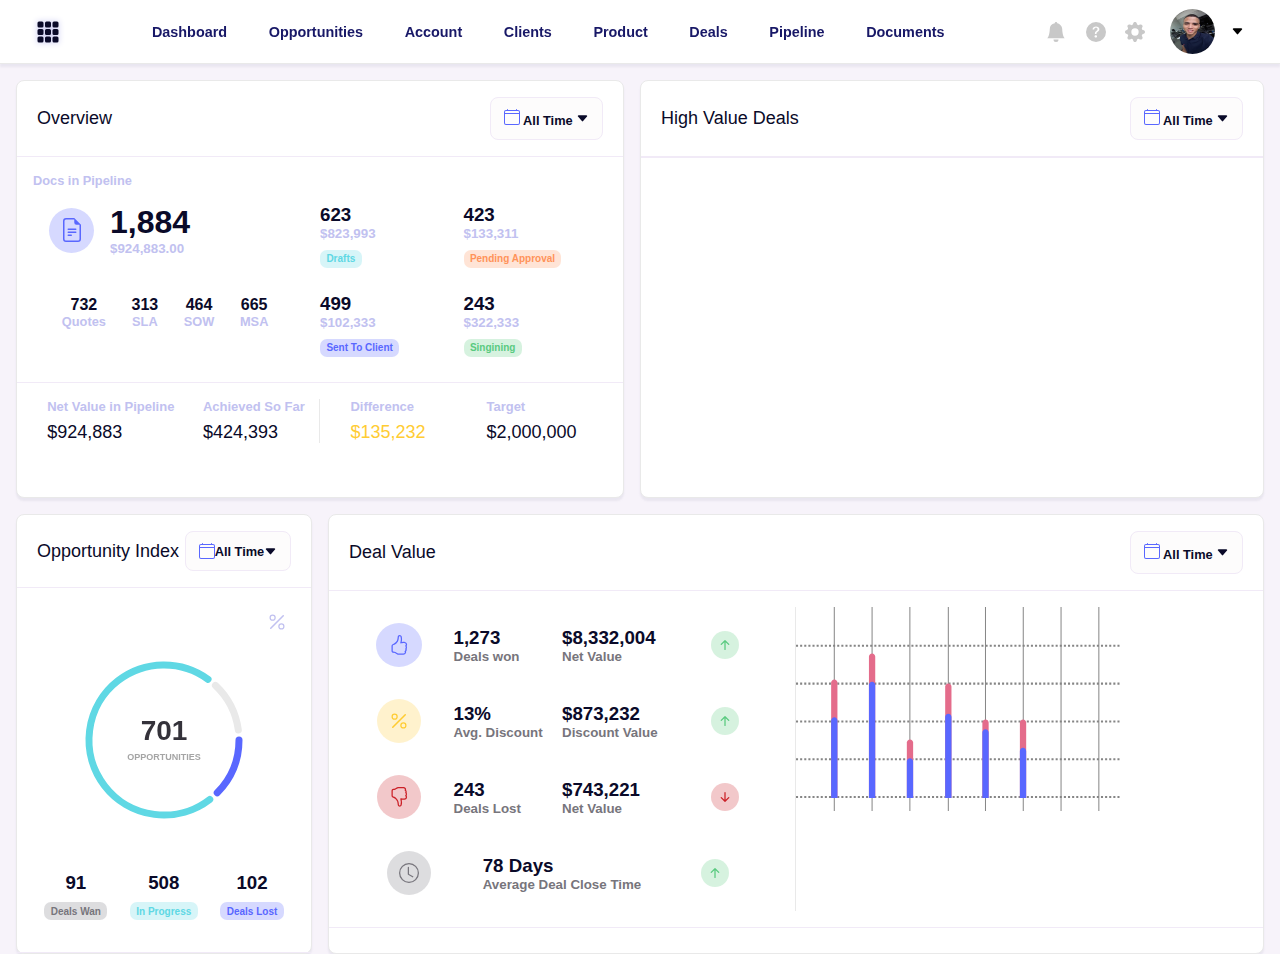
==== commit defaf35c: "Criando gráfico de linha" ====
--- a/index.html
+++ b/index.html
@@ -337,7 +337,7 @@
         </div>
 
         <!-- ================ Deal Value ================ -->
-        <div class="col-start4 col-end9 bg-white border-around border1 border-gray shadow">
+        <div class="col-start4 col-end10 bg-white border-around border1 border-gray shadow">
 
             <div class="container-header d-flex justify-content-between align-items-center">
                 <h4 class="fsize-large fweight-normal">Deal Value</h4>
@@ -493,7 +493,98 @@
                     </div>
                 </div>
                 <div class="w50">
-                    <h1>GRÁFICO LINHA</h1>
+                    <div>
+                        <svg width="85.599998mm" height="53.98mm" viewBox="0 0 85.599998 53.98"
+                            xmlns="http://www.w3.org/2000/svg" xmlns:svg="http://www.w3.org/2000/svg">
+
+                            <g>
+                                <path fill="none" stroke="#858585" stroke-width="0.545212" stroke-linecap="butt"
+                                    stroke-linejoin="miter" stroke-miterlimit="4" stroke-dasharray="0.545212 0.545212"
+                                    stroke-dashoffset="0" stroke-opacity="1" d="M 0,10.272606 H 85.6" />
+
+                                <path fill="none" stroke="#858585" stroke-width="0.545212" stroke-linecap="butt"
+                                    stroke-linejoin="miter" stroke-miterlimit="4" stroke-dasharray="0.545212 0.545212"
+                                    stroke-dashoffset="0" stroke-opacity="1" d="M 0,20.272606 H 85.6" />
+
+                                <path fill="none" stroke="#858585" stroke-width="0.545212" stroke-linecap="butt"
+                                    stroke-linejoin="miter" stroke-miterlimit="4" stroke-dasharray="0.545212 0.545212"
+                                    stroke-dashoffset="0" stroke-opacity="1" d="M 0,30.272606 H 85.6" />
+
+                                <path fill="none" stroke="#858585" stroke-width="0.545212" stroke-linecap="butt"
+                                    stroke-linejoin="miter" stroke-miterlimit="4" stroke-dasharray="0.545212 0.545212"
+                                    stroke-dashoffset="0" stroke-opacity="1" d="M 0,40.272606 H 85.6" />
+
+                                <path fill="none" stroke="#858585" stroke-width="0.545212" stroke-linecap="butt"
+                                    stroke-linejoin="miter" stroke-miterlimit="4" stroke-dasharray="0.545212 0.545212"
+                                    stroke-dashoffset="0" stroke-opacity="1" d="M 0,50.272606 H 85.600005" />
+
+                                <path fill="none" stroke="#858585" stroke-width="0.264583px" stroke-linecap="butt"
+                                    stroke-linejoin="miter" stroke-opacity="1" d="M 80.132284,0 V 53.98" />
+
+                                <path fill="none" stroke="#858585" stroke-width="0.264583px" stroke-linecap="butt"
+                                    stroke-linejoin="miter" stroke-opacity="1" d="M 10.132291,-1e-7 V 53.98" />
+
+                                <path fill="none" stroke="#858585" stroke-width="0.264583px" stroke-linecap="butt"
+                                    stroke-linejoin="miter" stroke-opacity="1" d="M 20.132291,-1e-7 V 53.98" />
+
+                                <path fill="none" stroke="#858585" stroke-width="0.264583px" stroke-linecap="butt"
+                                    stroke-linejoin="miter" stroke-opacity="1" d="M 30.132291,-3.0000001e-7 V 53.98" />
+
+                                <path fill="none" stroke="#858585" stroke-width="0.264583px" stroke-linecap="butt"
+                                    stroke-linejoin="miter" stroke-opacity="1" d="M 40.304753,-3.0000001e-7 V 53.98" />
+
+                                <path fill="none" stroke="#858585" stroke-width="0.264583px" stroke-linecap="butt"
+                                    stroke-linejoin="miter" stroke-opacity="1" d="M 50.132291,-3.0000001e-7 V 53.98" />
+
+                                <path fill="none" stroke="#858585" stroke-width="0.264583px" stroke-linecap="butt"
+                                    stroke-linejoin="miter" stroke-opacity="1" d="M 60.132291,-4e-7 V 53.98" />
+
+                                <path fill="none" stroke="#858585" stroke-width="0.264583px" stroke-linecap="butt"
+                                    stroke-linejoin="miter" stroke-opacity="1" d="M 70.132291,-4e-7 V 53.98" />
+
+
+                                <g>
+                                    <path fill="#e46c8b" stroke-linecap="round"
+                                        d="M 10.132812,19.167969 C 9.6734013,19.168228 9.3010399,19.540589 9.3007812,20 l 1.874e-4,30.546 H 10.965031 L 10.964844,20 c -2.59e-4,-0.459411 -0.372621,-0.831773 -0.832032,-0.832031 z" />
+
+                                    <path fill="#5967ff" stroke-linecap="round"
+                                        d="M 10.132812,29.167969 C 9.6726387,29.167149 9.2990866,29.539826 9.2988281,30 V 50.546091 L 10.964844,50.546 V 30 c -2.59e-4,-0.459411 -0.372621,-0.831773 -0.832032,-0.832031 z" />
+                                </g>
+
+                                <g transform="translate(10.000172,3.1e-5)">
+                                    <path fill="#e46c8b" stroke-linecap="round"
+                                        d="m 10.131835,12.288802 c -0.4594103,2.59e-4 -0.8317717,0.37262 -0.8320304,0.832031 L 9.299992,50.546 h 1.664062 l -1.87e-4,-37.425167 c -2.59e-4,-0.459411 -0.372621,-0.831773 -0.832032,-0.832031 z" />
+
+                                    <path fill="#5967ff" stroke-linecap="round"
+                                        d="m 10.132905,19.807645 c -0.4601728,-8.2e-4 -0.8337249,0.371857 -0.8339834,0.832031 V 50.546091 L 10.964937,50.546 V 20.639676 c -2.59e-4,-0.459411 -0.372621,-0.831773 -0.832032,-0.832031 z" />
+                                </g>
+
+                                <path fill="#e46c8b" stroke-linecap="round"
+                                    d="m 30.159667,35.04314 c -0.459411,2.59e-4 -0.831772,0.37262 -0.832031,0.832031 l 1.88e-4,14.671002 h 1.664062 L 30.991699,35.875171 C 30.99144,35.41576 30.619078,35.043398 30.159667,35.04314 Z" />
+
+                                <path fill="#5967ff" stroke-linecap="round"
+                                    d="m 30.159667,40.005307 c -0.460173,-8.2e-4 -0.833725,0.371857 -0.833984,0.832031 v 9.708926 l 1.666016,-9.1e-5 v -9.708835 c -2.59e-4,-0.459411 -0.372621,-0.831773 -0.832032,-0.832031 z" />
+
+                                <path fill="#e46c8b" stroke-linecap="round"
+                                    d="m 40.304659,20.2265 c -0.459412,2.59e-4 -0.831772,0.37262 -0.832031,0.832032 l 1.88e-4,29.487672 h 1.664062 L 41.136691,21.058532 C 41.136432,20.59912 40.764069,20.226758 40.304659,20.2265 Z" />
+
+                                <path fill="#5967ff" stroke-linecap="round"
+                                    d="m 40.305729,28.274514 c -0.460173,-8.2e-4 -0.833725,0.371857 -0.833984,0.832032 v 21.439749 l 1.666016,-9.1e-5 V 29.106546 c -2.59e-4,-0.459412 -0.372621,-0.831774 -0.832032,-0.832032 z" />
+
+                                <path fill="#e46c8b" stroke-linecap="round"
+                                    d="m 50.144231,29.751473 c -0.459411,2.59e-4 -0.831772,0.37262 -0.832031,0.832031 l 1.88e-4,19.962669 h 1.664062 l -1.87e-4,-19.962669 c -2.59e-4,-0.459411 -0.372621,-0.831773 -0.832032,-0.832031 z" />
+
+                                <path fill="#5967ff" stroke-linecap="round"
+                                    d="m 50.144231,32.343142 c -0.460173,-8.2e-4 -0.833725,0.371857 -0.833984,0.832031 v 17.371091 l 1.666016,-9.1e-5 v -17.371 C 50.976004,32.715762 50.603642,32.3434 50.144231,32.343142 Z" />
+
+                                <path fill="#e46c8b" stroke-linecap="round"
+                                    d="m 60.071505,29.7515 c -0.459411,2.59e-4 -0.831772,0.37262 -0.832031,0.832032 l 1.88e-4,19.962672 h 1.664062 L 60.903537,30.583532 C 60.903278,30.12412 60.530916,29.751758 60.071505,29.7515 Z" />
+
+                                <path fill="#5967ff" stroke-linecap="round"
+                                    d="m 60.071505,37.270347 c -0.460173,-8.2e-4 -0.833725,0.371857 -0.833984,0.832032 v 12.443916 l 1.666016,-9.1e-5 V 38.102379 c -2.59e-4,-0.459412 -0.372621,-0.831774 -0.832032,-0.832032 z" />
+                            </g>
+                        </svg>
+                    </div>
                 </div>
             </div>
             <div class="container-footer">
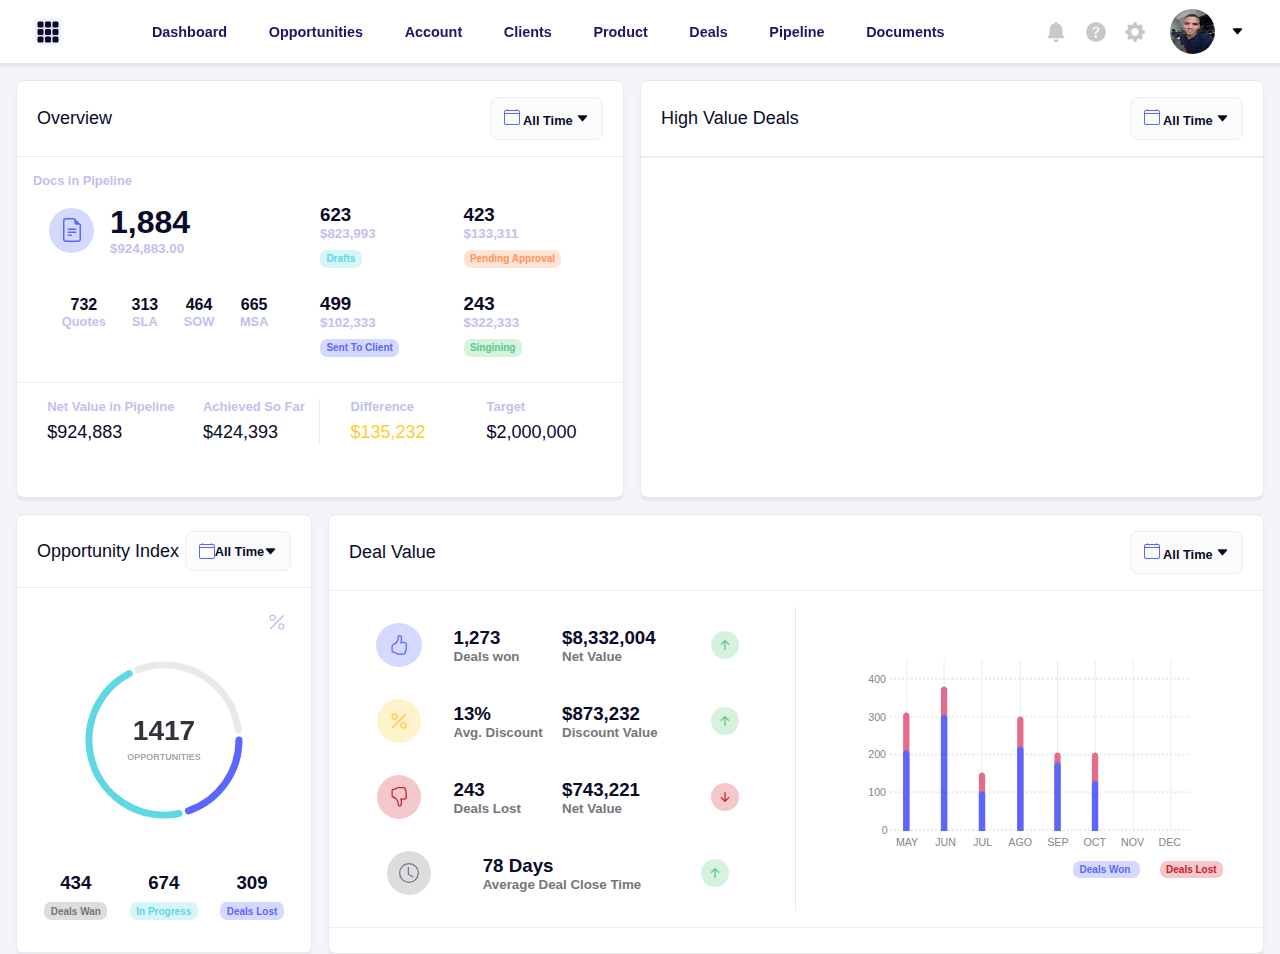
==== commit 2a716149: "Gráfico de linhas" ====
--- a/index.html
+++ b/index.html
@@ -492,98 +492,229 @@
 
                     </div>
                 </div>
-                <div class="w50">
-                    <div>
-                        <svg width="85.599998mm" height="53.98mm" viewBox="0 0 85.599998 53.98"
+                <div class="w50 d-flex justify-content-center flex-column pt4 align-items-center">
+                    <div class-="">
+                        <svg width="85.599998mm" height="53.98mm" viewBox="0 0 85.599998 53.98" version="1.1"
                             xmlns="http://www.w3.org/2000/svg" xmlns:svg="http://www.w3.org/2000/svg">
 
-                            <g>
-                                <path fill="none" stroke="#858585" stroke-width="0.545212" stroke-linecap="butt"
-                                    stroke-linejoin="miter" stroke-miterlimit="4" stroke-dasharray="0.545212 0.545212"
-                                    stroke-dashoffset="0" stroke-opacity="1" d="M 0,10.272606 H 85.6" />
-
-                                <path fill="none" stroke="#858585" stroke-width="0.545212" stroke-linecap="butt"
-                                    stroke-linejoin="miter" stroke-miterlimit="4" stroke-dasharray="0.545212 0.545212"
-                                    stroke-dashoffset="0" stroke-opacity="1" d="M 0,20.272606 H 85.6" />
-
-                                <path fill="none" stroke="#858585" stroke-width="0.545212" stroke-linecap="butt"
-                                    stroke-linejoin="miter" stroke-miterlimit="4" stroke-dasharray="0.545212 0.545212"
-                                    stroke-dashoffset="0" stroke-opacity="1" d="M 0,30.272606 H 85.6" />
-
-                                <path fill="none" stroke="#858585" stroke-width="0.545212" stroke-linecap="butt"
-                                    stroke-linejoin="miter" stroke-miterlimit="4" stroke-dasharray="0.545212 0.545212"
-                                    stroke-dashoffset="0" stroke-opacity="1" d="M 0,40.272606 H 85.6" />
-
-                                <path fill="none" stroke="#858585" stroke-width="0.545212" stroke-linecap="butt"
-                                    stroke-linejoin="miter" stroke-miterlimit="4" stroke-dasharray="0.545212 0.545212"
-                                    stroke-dashoffset="0" stroke-opacity="1" d="M 0,50.272606 H 85.600005" />
-
-                                <path fill="none" stroke="#858585" stroke-width="0.264583px" stroke-linecap="butt"
-                                    stroke-linejoin="miter" stroke-opacity="1" d="M 80.132284,0 V 53.98" />
-
-                                <path fill="none" stroke="#858585" stroke-width="0.264583px" stroke-linecap="butt"
-                                    stroke-linejoin="miter" stroke-opacity="1" d="M 10.132291,-1e-7 V 53.98" />
-
-                                <path fill="none" stroke="#858585" stroke-width="0.264583px" stroke-linecap="butt"
-                                    stroke-linejoin="miter" stroke-opacity="1" d="M 20.132291,-1e-7 V 53.98" />
-
-                                <path fill="none" stroke="#858585" stroke-width="0.264583px" stroke-linecap="butt"
-                                    stroke-linejoin="miter" stroke-opacity="1" d="M 30.132291,-3.0000001e-7 V 53.98" />
-
-                                <path fill="none" stroke="#858585" stroke-width="0.264583px" stroke-linecap="butt"
-                                    stroke-linejoin="miter" stroke-opacity="1" d="M 40.304753,-3.0000001e-7 V 53.98" />
-
-                                <path fill="none" stroke="#858585" stroke-width="0.264583px" stroke-linecap="butt"
-                                    stroke-linejoin="miter" stroke-opacity="1" d="M 50.132291,-3.0000001e-7 V 53.98" />
-
-                                <path fill="none" stroke="#858585" stroke-width="0.264583px" stroke-linecap="butt"
-                                    stroke-linejoin="miter" stroke-opacity="1" d="M 60.132291,-4e-7 V 53.98" />
-
-                                <path fill="none" stroke="#858585" stroke-width="0.264583px" stroke-linecap="butt"
-                                    stroke-linejoin="miter" stroke-opacity="1" d="M 70.132291,-4e-7 V 53.98" />
-
-
-                                <g>
+                            <g id="g125">
+                                <!-- Linhas horizontais -->
+
+                                <path fill="none" stroke="#e9e9e9" stroke-width="0.526389" stroke-linecap="butt"
+                                    stroke-linejoin="miter" stroke-miterlimit="4" stroke-dasharray="0.545212, 0.545212"
+                                    stroke-dashoffset="0" stroke-opacity="1" d="M 5.8084648,4.980939 H 85.6"
+                                    id="path71" />
+
+                                <path fill="none" stroke="#e9e9e9" stroke-width="0.526391" stroke-linecap="butt"
+                                    stroke-linejoin="miter" stroke-miterlimit="4" stroke-dasharray="0.545212, 0.545212"
+                                    stroke-dashoffset="0" stroke-opacity="1" d="M 5.808,14.980936 H 85.6" id="path73" />
+
+                                <path fill="none" stroke="#e9e9e9" stroke-width="0.526391" stroke-linecap="butt"
+                                    stroke-linejoin="miter" stroke-miterlimit="4" stroke-dasharray="0.545212, 0.545212"
+                                    stroke-dashoffset="0" stroke-opacity="1" d="M 5.808,24.980936 H 85.6" id="path75" />
+
+                                <path fill="none" stroke="#e9e9e9" stroke-width="0.526391" stroke-linecap="butt"
+                                    stroke-linejoin="miter" stroke-miterlimit="4" stroke-dasharray="0.545212, 0.545212"
+                                    stroke-dashoffset="0" stroke-opacity="1" d="M 5.808,34.980936 H 85.6" id="path77" />
+
+                                <path fill="none" stroke="#e9e9e9" stroke-width="0.526391" stroke-linecap="butt"
+                                    stroke-linejoin="miter" stroke-miterlimit="4" stroke-dasharray="0.545212, 0.545212"
+                                    stroke-dashoffset="0" stroke-opacity="1" d="M 5.808,44.981 85.6,44.980936"
+                                    id="path79" />
+
+                                <!-- Linhas verticais -->
+
+                                <path fill="none" stroke="#e9e9e9" stroke-width="0.241571px" stroke-linecap="butt"
+                                    stroke-linejoin="miter" stroke-opacity="1" d="M 80.144214,-6.6683964e-8 V 44.981"
+                                    id="path81" />
+
+                                <path fill="none" stroke="#e9e9e9" stroke-width="0.246885px" stroke-linecap="butt"
+                                    stroke-linejoin="miter" stroke-opacity="1" d="M 10.267,-1e-7 V 44.981"
+                                    id="path83" />
+
+                                <path fill="none" stroke="#e9e9e9" stroke-width="0.241571px" stroke-linecap="butt"
+                                    stroke-linejoin="miter" stroke-opacity="1" d="M 20.120785,-1.5001297e-7 V 44.981"
+                                    id="path85" />
+
+                                <path fill="none" stroke="#e9e9e9" stroke-width="0.241571px" stroke-linecap="butt"
+                                    stroke-linejoin="miter" stroke-opacity="1" d="M 30.124691,-3.16671e-7 V 44.981"
+                                    id="path87" />
+
+                                <path fill="none" stroke="#e9e9e9" stroke-width="0.241571px" stroke-linecap="butt"
+                                    stroke-linejoin="miter" stroke-opacity="1" d="M 40.301127,-3.16671e-7 V 44.981"
+                                    id="path89" />
+
+                                <path fill="none" stroke="#e9e9e9" stroke-width="0.241571px" stroke-linecap="butt"
+                                    stroke-linejoin="miter" stroke-opacity="1" d="M 50.132503,-3.16671e-7 V 44.981"
+                                    id="path91" />
+
+                                <path fill="none" stroke="#e9e9e9" stroke-width="0.241571px" stroke-linecap="butt"
+                                    stroke-linejoin="miter" stroke-opacity="1" d="M 60.136409,-4e-7 V 44.981"
+                                    id="path93" />
+
+                                <path fill="none" stroke="#e9e9e9" stroke-width="0.241571px" stroke-linecap="butt"
+                                    stroke-linejoin="miter" stroke-opacity="1" d="M 70.140315,-4e-7 V 44.981"
+                                    id="path95" />
+
+                                <!-- -->
+
+                                <g id="g101" transform="translate(0,-5.2916669)">
                                     <path fill="#e46c8b" stroke-linecap="round"
-                                        d="M 10.132812,19.167969 C 9.6734013,19.168228 9.3010399,19.540589 9.3007812,20 l 1.874e-4,30.546 H 10.965031 L 10.964844,20 c -2.59e-4,-0.459411 -0.372621,-0.831773 -0.832032,-0.832031 z" />
+                                        d="M 10.132812,19.167969 C 9.6734013,19.168228 9.3010399,19.540589 9.3007812,20 l 1.874e-4,30.546 H 10.965031 L 10.964844,20 c -2.59e-4,-0.459411 -0.372621,-0.831773 -0.832032,-0.832031 z"
+                                        id="path97" />
 
                                     <path fill="#5967ff" stroke-linecap="round"
-                                        d="M 10.132812,29.167969 C 9.6726387,29.167149 9.2990866,29.539826 9.2988281,30 V 50.546091 L 10.964844,50.546 V 30 c -2.59e-4,-0.459411 -0.372621,-0.831773 -0.832032,-0.832031 z" />
+                                        d="M 10.132812,29.167969 C 9.6726387,29.167149 9.2990866,29.539826 9.2988281,30 V 50.546091 L 10.964844,50.546 V 30 c -2.59e-4,-0.459411 -0.372621,-0.831773 -0.832032,-0.832031 z"
+                                        id="path99" />
                                 </g>
-
-                                <g transform="translate(10.000172,3.1e-5)">
+                                <g id="g107" transform="translate(10.000172,3.1e-5)">
                                     <path fill="#e46c8b" stroke-linecap="round"
-                                        d="m 10.131835,12.288802 c -0.4594103,2.59e-4 -0.8317717,0.37262 -0.8320304,0.832031 L 9.299992,50.546 h 1.664062 l -1.87e-4,-37.425167 c -2.59e-4,-0.459411 -0.372621,-0.831773 -0.832032,-0.832031 z" />
+                                        d="M 10.131835,6.9971338 C 9.6724247,6.9973928 9.3000633,7.3697535 9.2998046,7.8291645 L 9.299992,45.25433 h 1.664062 L 10.963867,7.8291645 C 10.963608,7.3697535 10.591246,6.9973918 10.131835,6.9971338 Z"
+                                        id="path103" />
 
                                     <path fill="#5967ff" stroke-linecap="round"
-                                        d="m 10.132905,19.807645 c -0.4601728,-8.2e-4 -0.8337249,0.371857 -0.8339834,0.832031 V 50.546091 L 10.964937,50.546 V 20.639676 c -2.59e-4,-0.459411 -0.372621,-0.831773 -0.832032,-0.832031 z" />
+                                        d="m 10.132905,14.515975 c -0.4601728,-8.2e-4 -0.8337249,0.371857 -0.8339834,0.832031 v 29.906415 l 1.6660154,-9.1e-5 V 15.348006 c -2.59e-4,-0.459411 -0.372621,-0.831773 -0.832032,-0.832031 z"
+                                        id="path105" />
                                 </g>
-
-                                <path fill="#e46c8b" stroke-linecap="round"
-                                    d="m 30.159667,35.04314 c -0.459411,2.59e-4 -0.831772,0.37262 -0.832031,0.832031 l 1.88e-4,14.671002 h 1.664062 L 30.991699,35.875171 C 30.99144,35.41576 30.619078,35.043398 30.159667,35.04314 Z" />
-
-                                <path fill="#5967ff" stroke-linecap="round"
-                                    d="m 30.159667,40.005307 c -0.460173,-8.2e-4 -0.833725,0.371857 -0.833984,0.832031 v 9.708926 l 1.666016,-9.1e-5 v -9.708835 c -2.59e-4,-0.459411 -0.372621,-0.831773 -0.832032,-0.832031 z" />
-
-                                <path fill="#e46c8b" stroke-linecap="round"
-                                    d="m 40.304659,20.2265 c -0.459412,2.59e-4 -0.831772,0.37262 -0.832031,0.832032 l 1.88e-4,29.487672 h 1.664062 L 41.136691,21.058532 C 41.136432,20.59912 40.764069,20.226758 40.304659,20.2265 Z" />
-
-                                <path fill="#5967ff" stroke-linecap="round"
-                                    d="m 40.305729,28.274514 c -0.460173,-8.2e-4 -0.833725,0.371857 -0.833984,0.832032 v 21.439749 l 1.666016,-9.1e-5 V 29.106546 c -2.59e-4,-0.459412 -0.372621,-0.831774 -0.832032,-0.832032 z" />
-
-                                <path fill="#e46c8b" stroke-linecap="round"
-                                    d="m 50.144231,29.751473 c -0.459411,2.59e-4 -0.831772,0.37262 -0.832031,0.832031 l 1.88e-4,19.962669 h 1.664062 l -1.87e-4,-19.962669 c -2.59e-4,-0.459411 -0.372621,-0.831773 -0.832032,-0.832031 z" />
-
-                                <path fill="#5967ff" stroke-linecap="round"
-                                    d="m 50.144231,32.343142 c -0.460173,-8.2e-4 -0.833725,0.371857 -0.833984,0.832031 v 17.371091 l 1.666016,-9.1e-5 v -17.371 C 50.976004,32.715762 50.603642,32.3434 50.144231,32.343142 Z" />
-
-                                <path fill="#e46c8b" stroke-linecap="round"
-                                    d="m 60.071505,29.7515 c -0.459411,2.59e-4 -0.831772,0.37262 -0.832031,0.832032 l 1.88e-4,19.962672 h 1.664062 L 60.903537,30.583532 C 60.903278,30.12412 60.530916,29.751758 60.071505,29.7515 Z" />
-
-                                <path fill="#5967ff" stroke-linecap="round"
-                                    d="m 60.071505,37.270347 c -0.460173,-8.2e-4 -0.833725,0.371857 -0.833984,0.832032 v 12.443916 l 1.666016,-9.1e-5 V 38.102379 c -2.59e-4,-0.459412 -0.372621,-0.831774 -0.832032,-0.832032 z" />
+                                <g id="g108">
+                                    <path fill="#e46c8b" stroke-linecap="round"
+                                        d="m 30.159667,29.75147 c -0.459411,2.59e-4 -0.831772,0.37262 -0.832031,0.832031 l 1.88e-4,14.671002 h 1.664062 L 30.991699,30.583501 C 30.99144,30.12409 30.619078,29.751728 30.159667,29.75147 Z"
+                                        id="path109" />
+                                    <path fill="#5967ff" stroke-linecap="round"
+                                        d="m 30.159667,34.713637 c -0.460173,-8.2e-4 -0.833725,0.371857 -0.833984,0.832031 v 9.708926 l 1.666016,-9.1e-5 v -9.708835 c -2.59e-4,-0.459411 -0.372621,-0.831773 -0.832032,-0.832031 z"
+                                        id="path111" />
+                                </g>
+                                <g id="g109">
+                                    <path fill="#e46c8b" stroke-linecap="round"
+                                        d="m 40.304659,14.93483 c -0.459412,2.59e-4 -0.831772,0.37262 -0.832031,0.832032 l 1.88e-4,29.487672 h 1.664062 L 41.136691,15.766862 C 41.136432,15.30745 40.764069,14.935088 40.304659,14.93483 Z"
+                                        id="path113" />
+                                    <path fill="#5967ff" stroke-linecap="round"
+                                        d="m 40.305729,22.982844 c -0.460173,-8.2e-4 -0.833725,0.371857 -0.833984,0.832032 v 21.439749 l 1.666016,-9.1e-5 V 23.814876 c -2.59e-4,-0.459412 -0.372621,-0.831774 -0.832032,-0.832032 z"
+                                        id="path115" />
+
+                                </g>
+                                <g id="g110">
+                                    <path fill="#e46c8b" stroke-linecap="round"
+                                        d="m 50.144231,24.459803 c -0.459411,2.59e-4 -0.831772,0.37262 -0.832031,0.832031 l 1.88e-4,19.962669 h 1.664062 l -1.87e-4,-19.962669 c -2.59e-4,-0.459411 -0.372621,-0.831773 -0.832032,-0.832031 z"
+                                        id="path117" />
+                                    <path fill="#5967ff" stroke-linecap="round"
+                                        d="m 50.144231,27.051472 c -0.460173,-8.2e-4 -0.833725,0.371857 -0.833984,0.832031 v 17.371091 l 1.666016,-9.1e-5 v -17.371 c -2.59e-4,-0.459411 -0.372621,-0.831773 -0.832032,-0.832031 z"
+                                        id="path119" />
+                                </g>
+                                <g id="g111">
+                                    <path fill="#e46c8b" stroke-linecap="round"
+                                        d="m 60.071505,24.45983 c -0.459411,2.59e-4 -0.831772,0.37262 -0.832031,0.832032 l 1.88e-4,19.962672 h 1.664062 L 60.903537,25.291862 C 60.903278,24.83245 60.530916,24.460088 60.071505,24.45983 Z"
+                                        id="path121" />
+                                    <path fill="#5967ff" stroke-linecap="round"
+                                        d="m 60.071505,31.978677 c -0.460173,-8.2e-4 -0.833725,0.371857 -0.833984,0.832032 v 12.443916 l 1.666016,-9.1e-5 V 32.810709 c -2.59e-4,-0.459412 -0.372621,-0.831774 -0.832032,-0.832032 z"
+                                        id="path123" />
+                                </g>
+
+                                <text xml:space="preserve" font-style="normal" font-weight="normal"
+                                    font-size="2.82222px" line-height="1.25" font-family="sans-serif" fill="#858585"
+                                    fill-opacity="1" stroke="none" stroke-width="0.264583" x="0.07223013" y="6.092926"
+                                    id="text5804">
+
+                                    <tspan id="tspan5802"
+                                        style="font-size:2.82222px;fill:#858585;fill-opacity:1;stroke-width:0.264583"
+                                        x="0.07223013" y="6.092926">400</tspan>
+
+                                </text>
+                                <text xml:space="preserve"
+                                    style="font-style:normal;font-weight:normal;font-size:2.82222px;line-height:1.25;font-family:sans-serif;fill:#e9e9e9;fill-opacity:1;stroke:none;stroke-width:0.264583"
+                                    x="0.07223013" y="16.05261" id="text5804-4">
+                                    <tspan id="tspan5802-2"
+                                        style="font-size:2.82222px;fill:#858585;fill-opacity:1;stroke-width:0.264583"
+                                        x="0.07223013" y="16.05261">300</tspan>
+                                </text>
+                                <text xml:space="preserve"
+                                    style="font-style:normal;font-weight:normal;font-size:2.82222px;line-height:1.25;font-family:sans-serif;fill:#e9e9e9;fill-opacity:1;stroke:none;stroke-width:0.264583"
+                                    x="0.07223013" y="26.012304" id="text5804-1">
+                                    <tspan id="tspan5802-0"
+                                        style="font-size:2.82222px;fill:#858585;fill-opacity:1;stroke-width:0.264583"
+                                        x="0.07223013" y="26.012304">200</tspan>
+                                </text>
+                                <text xml:space="preserve"
+                                    style="font-style:normal;font-weight:normal;font-size:2.82222px;line-height:1.25;font-family:sans-serif;fill:#858585;fill-opacity:1;stroke:none;stroke-width:0.264583"
+                                    x="0.07223013" y="35.971996" id="text5804-3">
+                                    <tspan id="tspan5802-4"
+                                        style="font-size:2.82222px;fill:#858585;fill-opacity:1;stroke-width:0.264583"
+                                        x="0.07223013" y="35.971996">100</tspan>
+                                </text>
+                                <text xml:space="preserve"
+                                    style="font-style:normal;font-weight:normal;font-size:2.82222px;line-height:1.25;font-family:sans-serif;fill:#858585;fill-opacity:1;stroke:none;stroke-width:0.264583"
+                                    x="3.6606388" y="45.931686" id="text5804-2">
+                                    <tspan id="tspan5802-5"
+                                        style="font-size:2.82222px;fill:#858585;fill-opacity:1;stroke-width:0.264583"
+                                        x="3.6606388" y="45.931686">0</tspan>
+                                </text>
+                                <text xml:space="preserve"
+                                    style="font-style:normal;font-weight:normal;font-size:2.82222px;line-height:1.25;font-family:sans-serif;fill:#858585;fill-opacity:1;stroke:none;stroke-width:0.264583"
+                                    x="7.3866529" y="49.219456" id="text5804-9">
+                                    <tspan id="tspan5802-01"
+                                        style="font-size:2.82222px;fill:#858585;fill-opacity:1;stroke-width:0.264583"
+                                        x="7.3866529" y="49.219456">MAY</tspan>
+                                </text>
+                                <text xml:space="preserve"
+                                    style="font-style:normal;font-weight:normal;font-size:2.82222px;line-height:1.25;font-family:sans-serif;fill:#858585;fill-opacity:1;stroke:none;stroke-width:0.264583"
+                                    x="17.782122" y="49.219456" id="text5804-47">
+                                    <tspan id="tspan5802-29"
+                                        style="font-size:2.82222px;fill:#858585;fill-opacity:1;stroke-width:0.264583"
+                                        x="17.782122" y="49.219456">JUN</tspan>
+                                </text>
+                                <text xml:space="preserve"
+                                    style="font-style:normal;font-weight:normal;font-size:2.82222px;line-height:1.25;font-family:sans-serif;fill:#858585;fill-opacity:1;stroke:none;stroke-width:0.264583"
+                                    x="27.835833" y="49.219456" id="text5804-29">
+                                    <tspan id="tspan5802-43"
+                                        style="font-size:2.82222px;fill:#858585;fill-opacity:1;stroke-width:0.264583"
+                                        x="27.835833" y="49.219456">JUL</tspan>
+                                </text>
+                                <text xml:space="preserve"
+                                    style="font-style:normal;font-weight:normal;font-size:2.82222px;line-height:1.25;font-family:sans-serif;fill:#858585;fill-opacity:1;stroke:none;stroke-width:0.264583"
+                                    x="37.138519" y="49.262177" id="text5804-11">
+                                    <tspan id="tspan5802-3"
+                                        style="font-size:2.82222px;fill:#858585;fill-opacity:1;stroke-width:0.264583"
+                                        x="37.138519" y="49.262177">AGO</tspan>
+                                </text>
+                                <text xml:space="preserve"
+                                    style="font-style:normal;font-weight:normal;font-size:2.82222px;line-height:1.25;font-family:sans-serif;fill:#858585;fill-opacity:1;stroke:none;stroke-width:0.264583"
+                                    x="47.409271" y="49.256664" id="text5804-8">
+                                    <tspan id="tspan5802-8"
+                                        style="font-size:2.82222px;fill:#858585;fill-opacity:1;stroke-width:0.264583"
+                                        x="47.409271" y="49.256664">SEP</tspan>
+                                </text>
+                                <text xml:space="preserve"
+                                    style="font-style:normal;font-weight:normal;font-size:2.82222px;line-height:1.25;font-family:sans-serif;fill:#858585;fill-opacity:1;stroke:none;stroke-width:0.264583"
+                                    x="57.042683" y="49.262177" id="text5804-290">
+                                    <tspan id="tspan5802-55"
+                                        style="font-size:2.82222px;fill:#858585;fill-opacity:1;stroke-width:0.264583"
+                                        x="57.042683" y="49.262177">OCT</tspan>
+                                </text>
+                                <text xml:space="preserve"
+                                    style="font-style:normal;font-weight:normal;font-size:2.82222px;line-height:1.25;font-family:sans-serif;fill:#858585;fill-opacity:1;stroke:none;stroke-width:0.264583"
+                                    x="66.96273" y="49.262177" id="text5804-290-1">
+                                    <tspan id="tspan5802-55-8"
+                                        style="font-size:2.82222px;fill:#858585;fill-opacity:1;stroke-width:0.264583"
+                                        x="66.96273" y="49.262177">NOV</tspan>
+                                </text>
+                                <text xml:space="preserve"
+                                    style="font-style:normal;font-weight:normal;font-size:2.82222px;line-height:1.25;font-family:sans-serif;fill:#858585;fill-opacity:1;stroke:none;stroke-width:0.264583"
+                                    x="76.882774" y="49.262177" id="text5804-290-2">
+
+                                    <tspan id="tspan5802-55-4" style="font-size:2.82222px" fill="#858585"
+                                        stroke-width="0.264583" x="76.882774" y="49.262177">DEC</tspan>
+                                </text>
                             </g>
                         </svg>
+                    </div>
+                    <div class="ml-auto"> 
+                        <span class="bedge-pill-primary fsize-x-small fweight-bold mr5">
+                            Deals Won
+                        </span>
+                        <span class="bedge-pill-danger fsize-x-small fweight-bold mr10">
+                            Deals Lost
+                        </span>
+
                     </div>
                 </div>
             </div>
